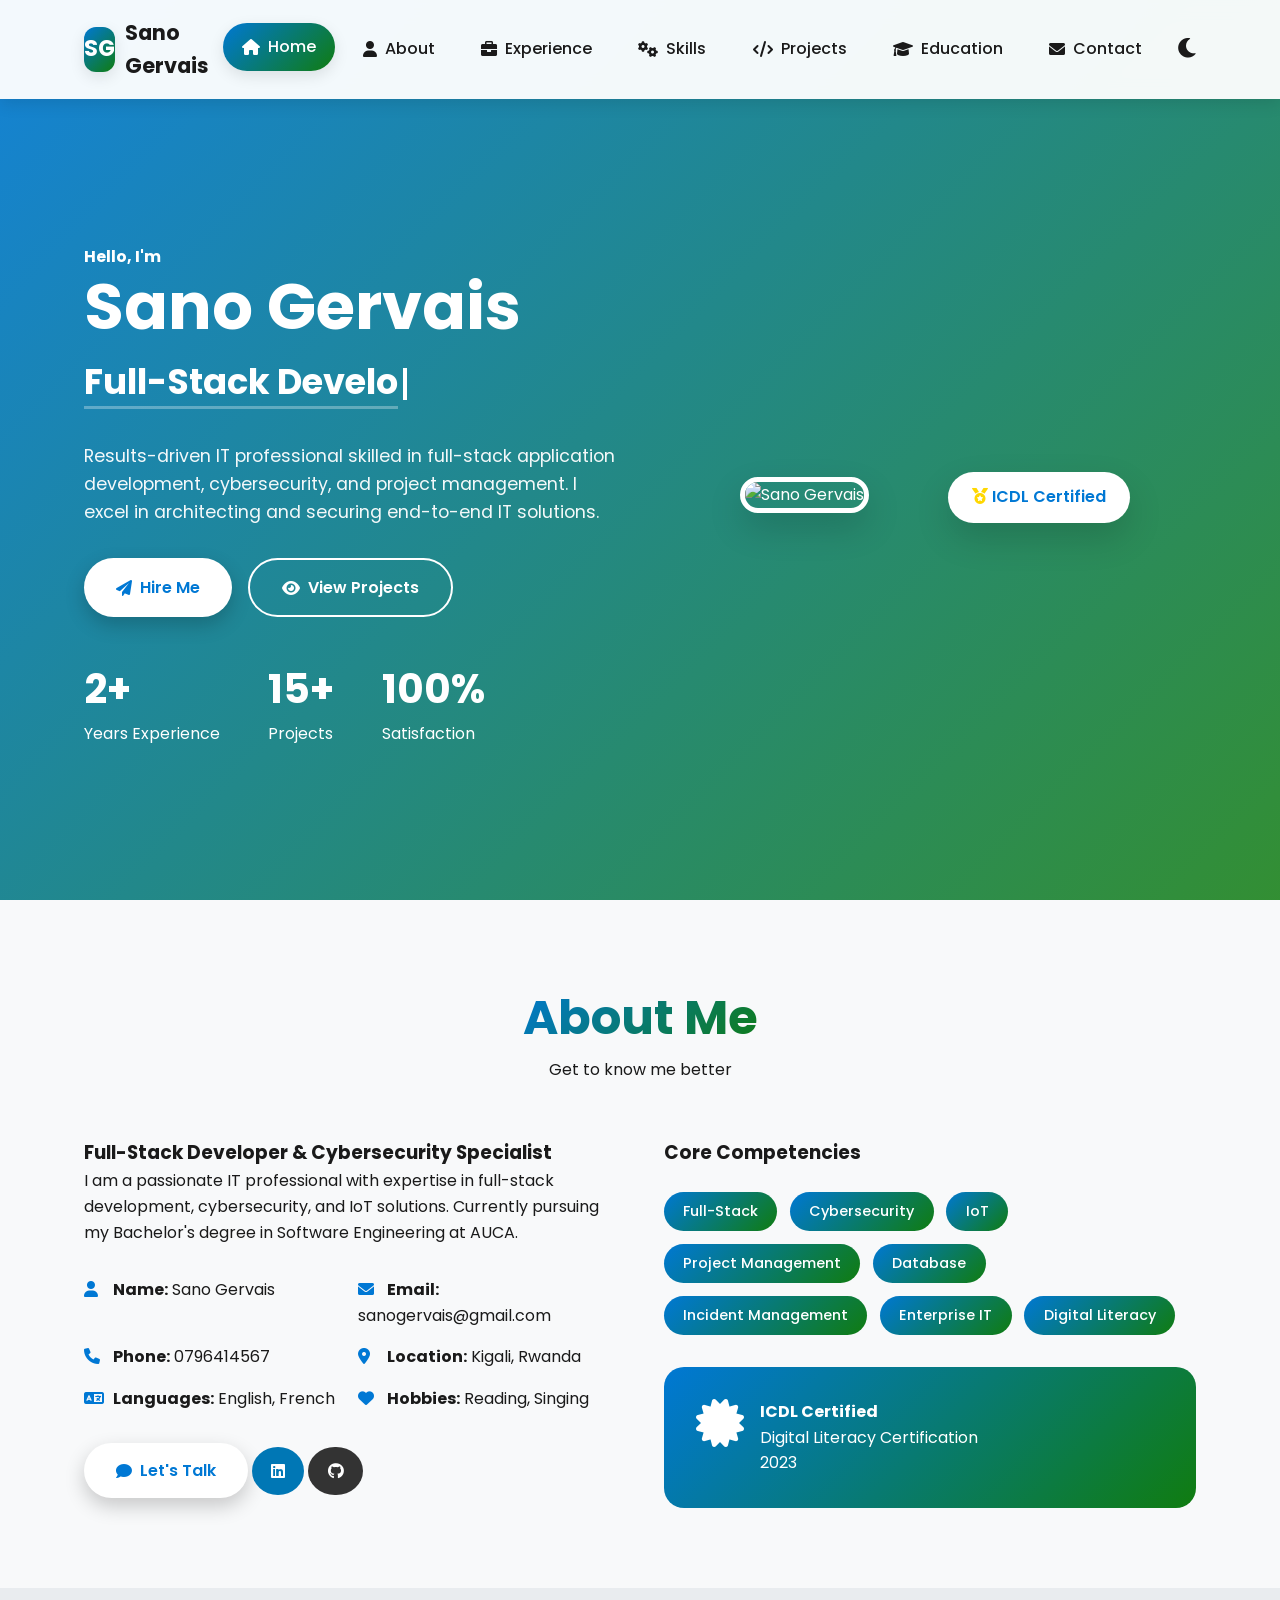
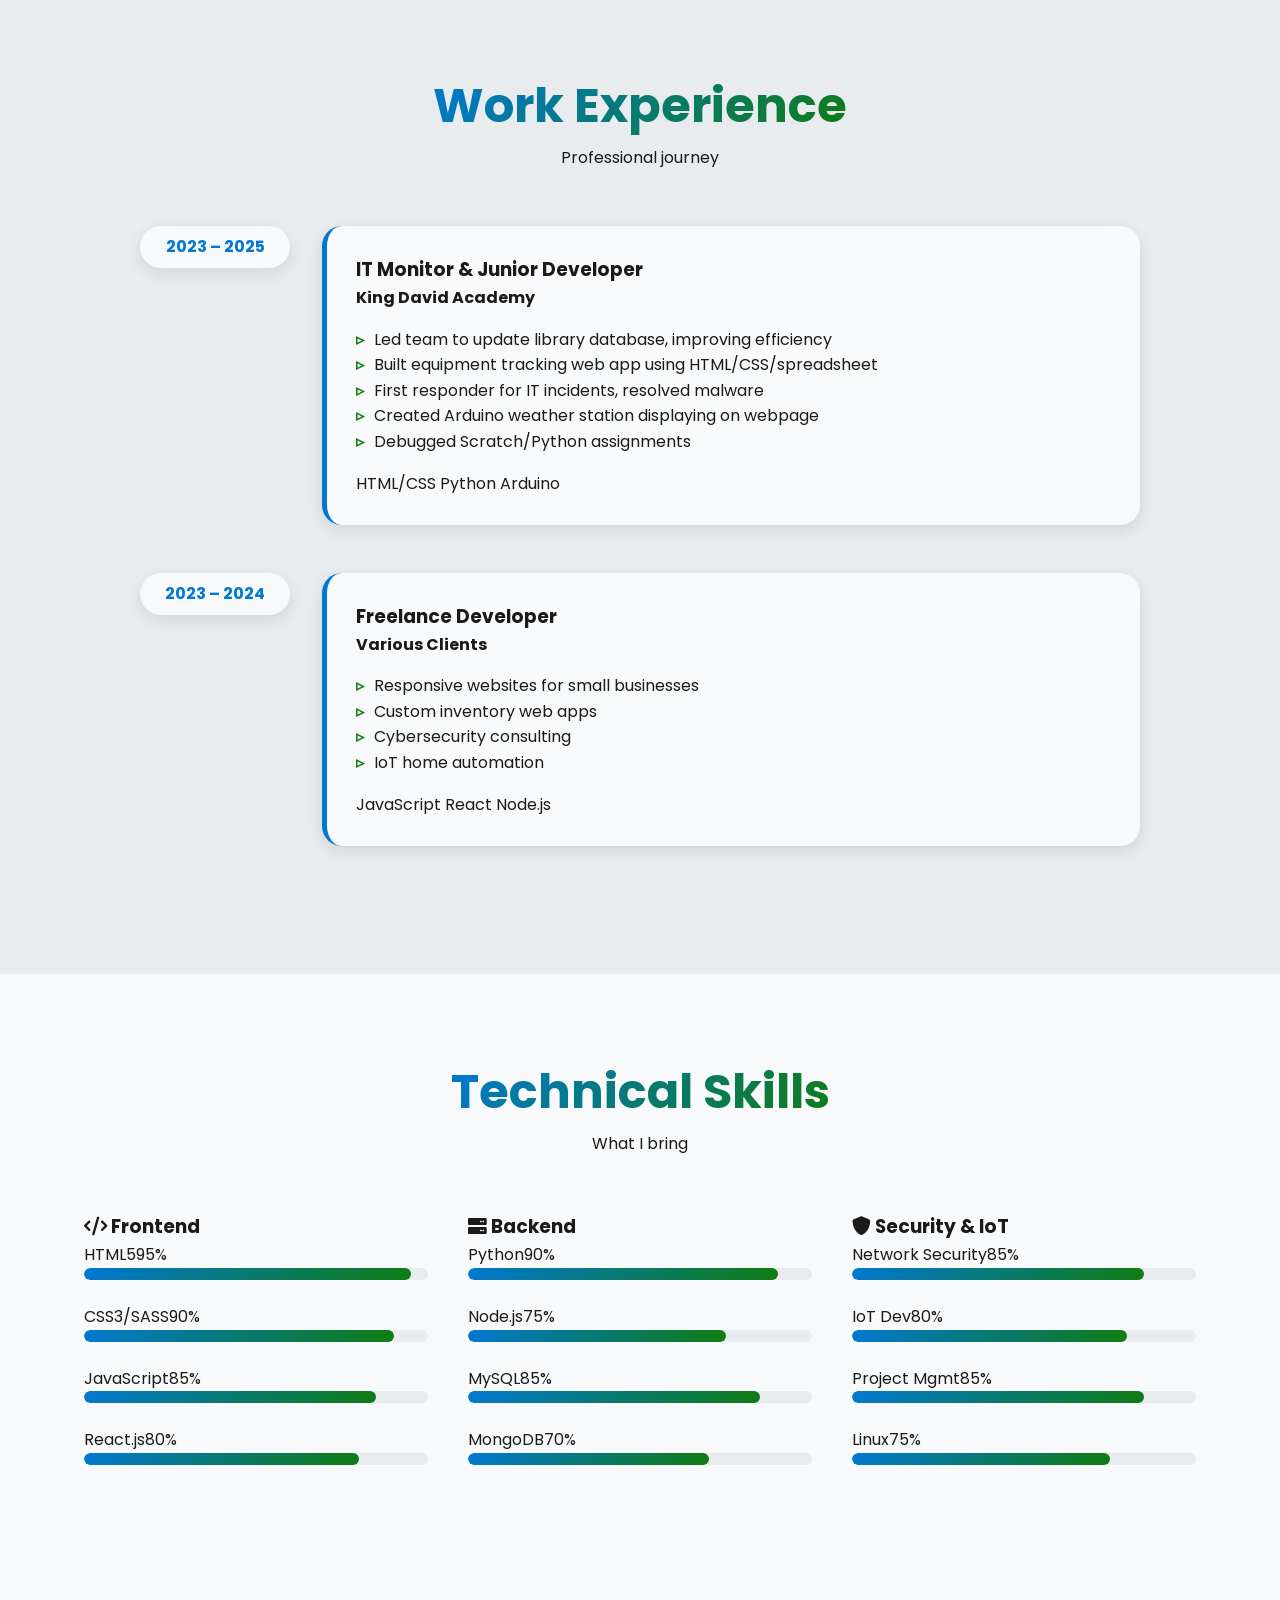
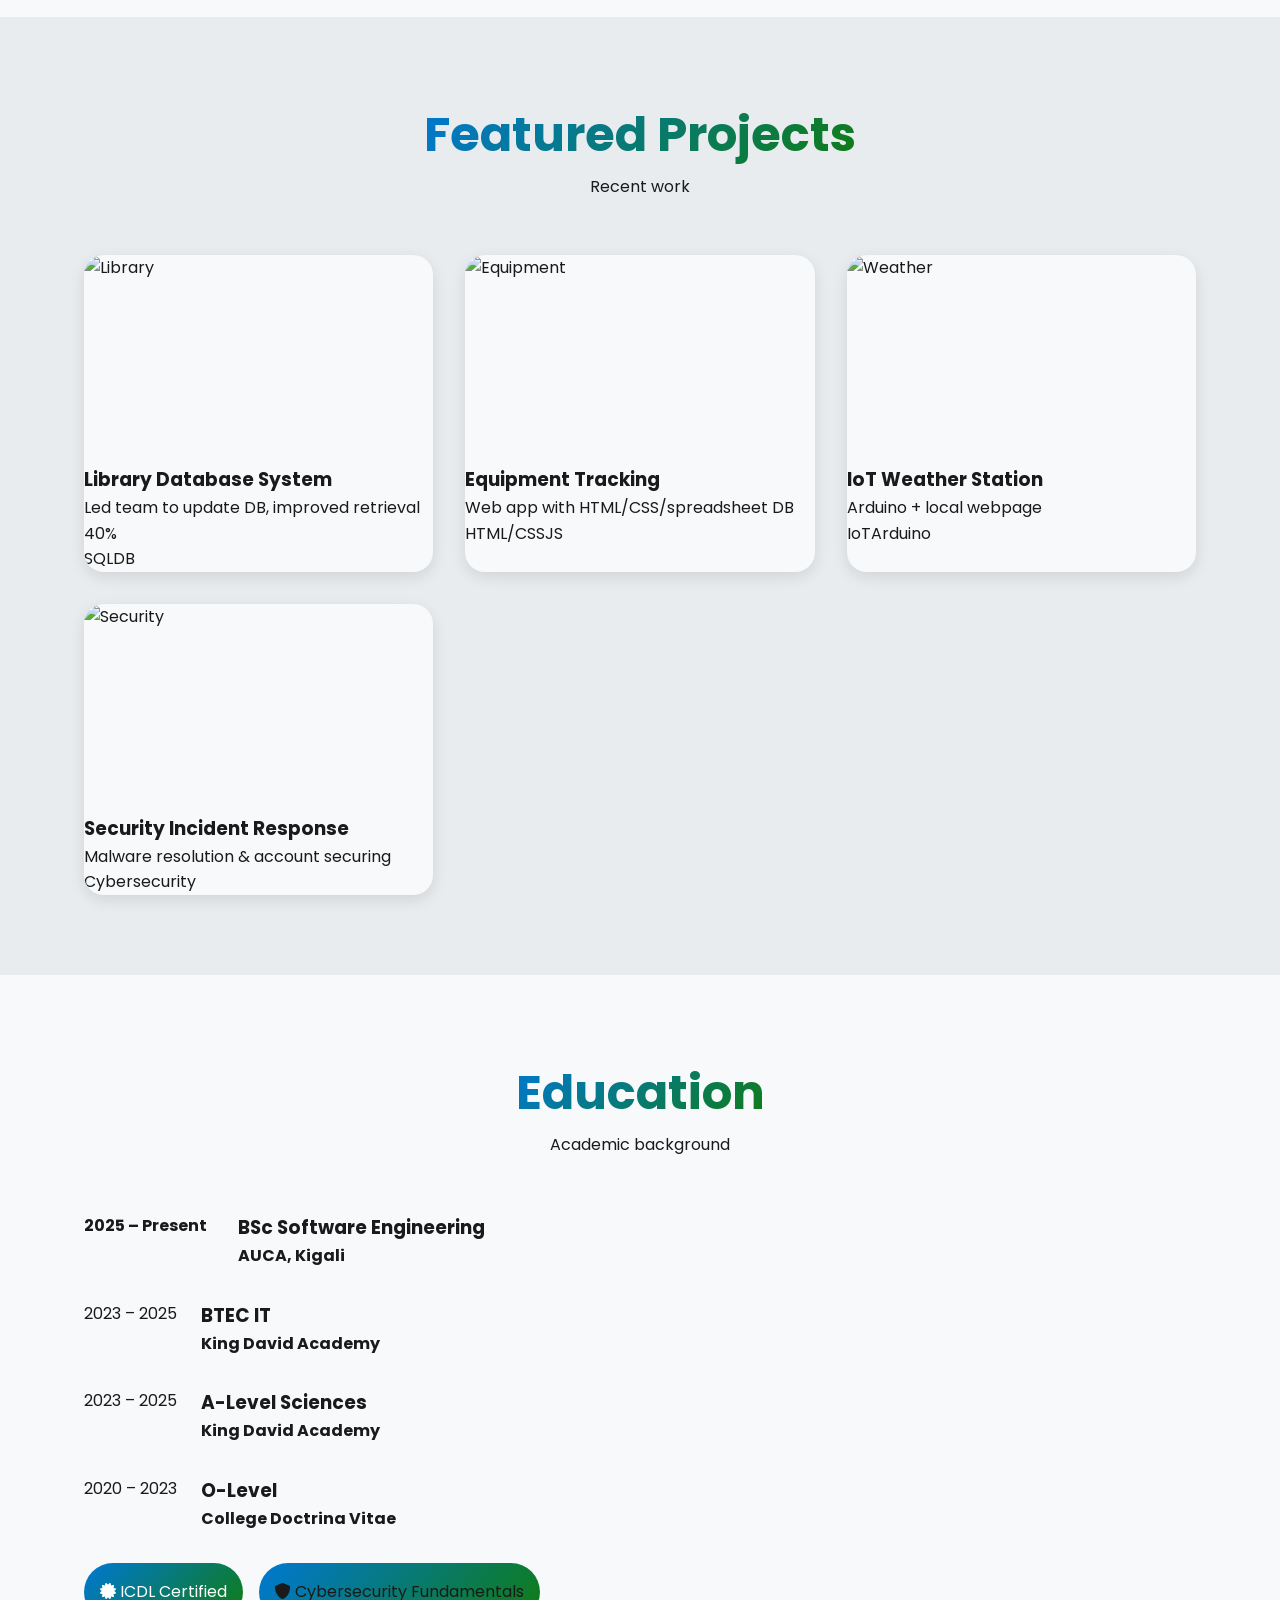
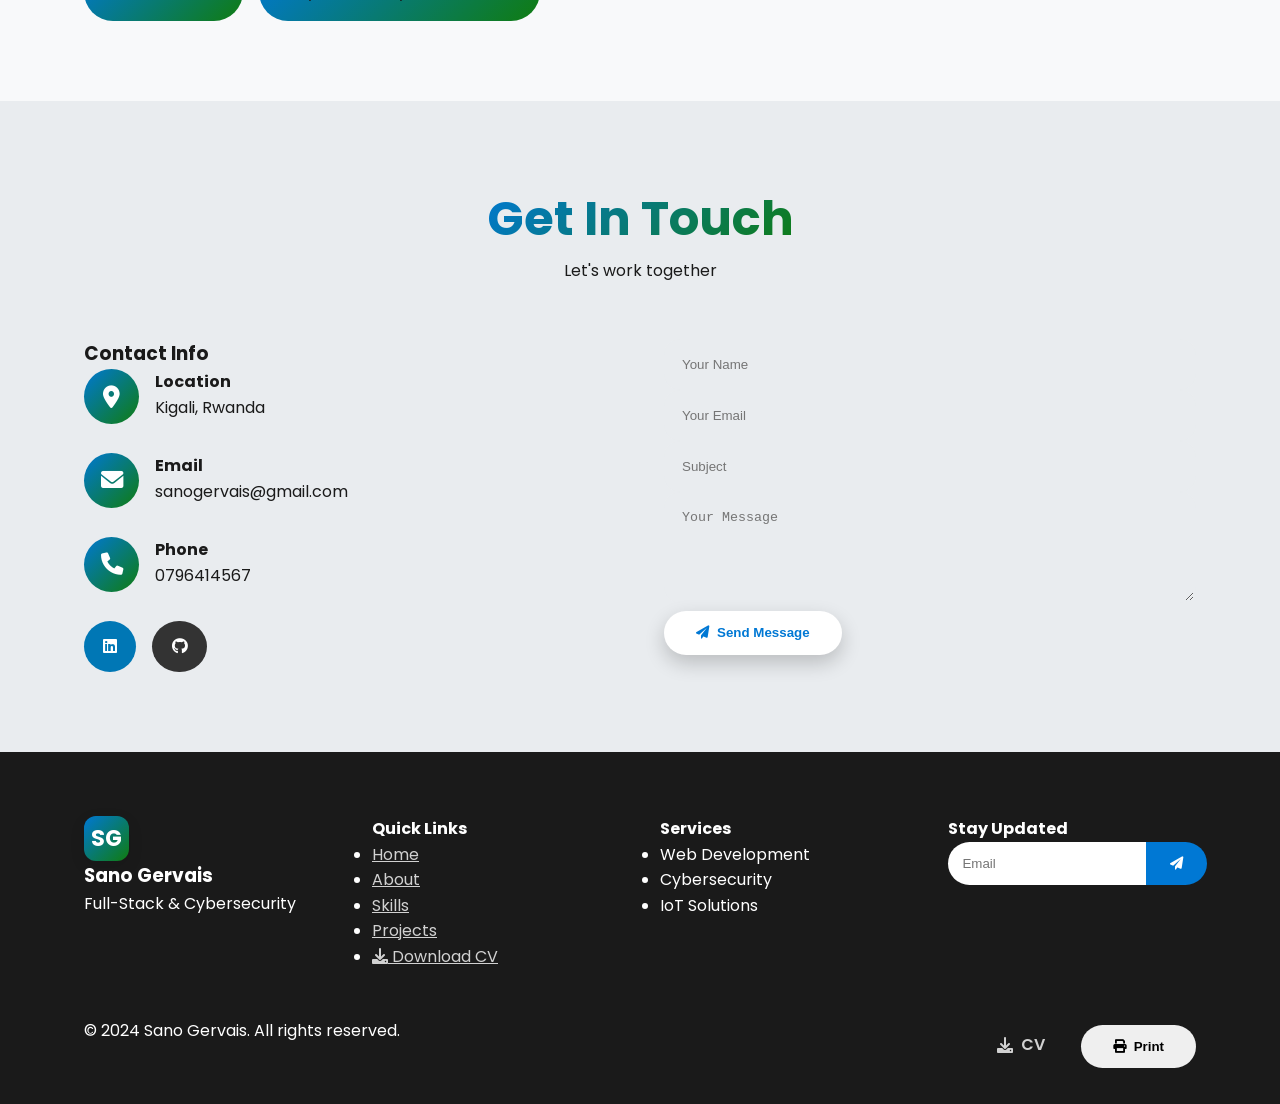
==== index.html @ 7babc4d6 "Update index.html" ====
<!DOCTYPE html>
<html lang="en" data-theme="light">
<head>
    <meta charset="UTF-8">
    <meta name="viewport" content="width=device-width, initial-scale=1.0">
    <meta name="description" content="Sano Gervais - Full-Stack Developer & Cybersecurity Specialist Portfolio">
    <meta name="keywords" content="Software Engineer, Cybersecurity, Full-Stack Developer, IoT, Rwanda">
    <meta name="author" content="Sano Gervais">
    
    <!-- Open Graph / Social Media Meta Tags (preserved) -->
    <meta property="og:title" content="Sano Gervais - IT Portfolio">
    <meta property="og:description" content="Full-Stack Developer & Cybersecurity Specialist based in Rwanda">
    <meta property="og:image" content="https://images.unsplash.com/photo-1517077304055-6e89abbf09b0?ixlib=rb-4.0.3&auto=format&fit=crop&w=1200&q=80">
    <meta property="og:url" content="https://sanogervais.com">
    <!-- Favicon (preserved) -->
    <link rel="icon" href="pngfind.com-circle-icon-png-1345566.png" type="image/x-icon">
    
    <!-- Font Awesome 6 (free) -->
    <link rel="stylesheet" href="https://cdnjs.cloudflare.com/ajax/libs/font-awesome/6.0.0-beta3/css/all.min.css">
    
    <!-- Google Fonts (preserved) -->
    <link href="https://fonts.googleapis.com/css2?family=Poppins:wght@300;400;500;600;700&family=Montserrat:wght@400;500;700&display=swap" rel="stylesheet">
    
    <title>Sano Gervais | Full-Stack Developer & Cybersecurity Specialist</title>
    
    <style>
        /* ===== ADVANCED CSS WITH CUSTOM PROPERTIES, KEYFRAMES, COMPLEX GRID ===== */
        :root {
            --primary: #0078d4;
            --primary-dark: #106ebe;
            --secondary: #107c10;
            --dark: #1a1a1a;
            --light: #f8f9fa;
            --gray: #6c757d;
            --light-gray: #e9ecef;
            --shadow-sm: 0 5px 15px rgba(0,0,0,0.1);
            --shadow-lg: 0 15px 35px rgba(0,0,0,0.15);
            --transition: all 0.3s cubic-bezier(0.25, 0.46, 0.45, 0.94);
            --gradient: linear-gradient(135deg, var(--primary), var(--secondary));
            --gradient-overlay: linear-gradient(135deg, rgba(0,120,212,0.92), rgba(16,124,16,0.85));
        }

        [data-theme="dark"] {
            --primary: #0d6efd;
            --primary-dark: #0a58ca;
            --secondary: #198754;
            --dark: #f8f9fa;
            --light: #212529;
            --gray: #adb5bd;
            --light-gray: #343a40;
            --shadow-sm: 0 5px 15px rgba(0,0,0,0.5);
        }

        * {
            margin: 0;
            padding: 0;
            box-sizing: border-box;
        }

        body {
            font-family: 'Poppins', sans-serif;
            line-height: 1.6;
            color: var(--dark);
            background-color: var(--light);
            transition: background-color 0.3s, color 0.3s;
        }

        .container {
            width: 90%;
            max-width: 1300px;
            margin: 0 auto;
            padding: 0 20px;
        }

        /* ===== PRELOADER ADVANCED ===== */
        .preloader {
            position: fixed;
            top: 0;
            left: 0;
            width: 100%;
            height: 100%;
            background: var(--light);
            display: flex;
            justify-content: center;
            align-items: center;
            z-index: 10000;
            transition: opacity 0.6s ease;
        }
        .loader {
            text-align: center;
        }
        .loader-circle {
            width: 70px;
            height: 70px;
            border: 6px solid var(--light-gray);
            border-top-color: var(--primary);
            border-radius: 50%;
            margin: 0 auto 20px;
            animation: spin 0.9s linear infinite;
        }
        .loader-text {
            font-size: 1.4rem;
            font-weight: 500;
            background: var(--gradient);
            -webkit-background-clip: text;
            -webkit-text-fill-color: transparent;
            background-clip: text;
        }
        @keyframes spin { to { transform: rotate(360deg); } }

        /* ===== HEADER ===== */
        header {
            background: rgba(var(--light-rgb, 255,255,255), 0.95);
            backdrop-filter: blur(10px);
            -webkit-backdrop-filter: blur(10px);
            box-shadow: var(--shadow-sm);
            position: fixed;
            width: 100%;
            top: 0;
            z-index: 1000;
            transition: var(--transition);
        }
        [data-theme="dark"] header {
            background: rgba(33, 37, 41, 0.95);
        }

        .navbar {
            display: flex;
            justify-content: space-between;
            align-items: center;
            padding: 1rem 0;
        }
        .nav-brand {
            display: flex;
            align-items: center;
            gap: 10px;
            text-decoration: none;
            color: var(--dark);
            font-weight: 700;
            font-size: 1.3rem;
        }
        .logo {
            width: 45px;
            height: 45px;
            background: var(--gradient);
            border-radius: 12px;
            display: flex;
            align-items: center;
            justify-content: center;
            box-shadow: var(--shadow-sm);
        }
        .logo-text {
            color: white;
            font-weight: 700;
            font-size: 1.4rem;
        }
        .nav-menu {
            display: flex;
            gap: 0.5rem;
            list-style: none;
            align-items: center;
        }
        .nav-link {
            color: var(--dark);
            text-decoration: none;
            padding: 0.7rem 1.2rem;
            border-radius: 40px;
            font-weight: 500;
            display: flex;
            align-items: center;
            gap: 8px;
            transition: var(--transition);
        }
        .nav-link i { font-size: 1rem; }
        .nav-link:hover, .nav-link.active {
            background: var(--gradient);
            color: white;
            transform: translateY(-2px);
            box-shadow: var(--shadow-sm);
        }
        .theme-toggle {
            cursor: pointer;
            font-size: 1.4rem;
            color: var(--dark);
            margin-left: 15px;
            transition: transform 0.5s;
        }
        .theme-toggle:hover { transform: rotate(30deg); }
        .nav-toggle {
            display: none;
            flex-direction: column;
            cursor: pointer;
        }
        .nav-toggle span {
            width: 28px;
            height: 3px;
            background: var(--dark);
            margin: 4px 0;
            transition: 0.3s;
        }

        /* ===== HERO SECTION (Microsoft bg preserved) ===== */
        .hero-section {
            min-height: 100vh;
            display: flex;
            align-items: center;
            position: relative;
            overflow: hidden;
            padding-top: 90px;
        }
        .hero-section::before {
            content: '';
            position: absolute;
            inset: 0;
            background-image: url('https://cdn-dynmedia-1.microsoft.com/is/image/microsoftcorp/1062064-Hero-Background?resMode=sharp2&op_usm=1.5,0.65,15,0&wid=2000&hei=725&qlt=100&fit=constrain');
            background-size: cover;
            background-position: center;
            filter: brightness(0.7);
            z-index: -2;
        }
        .hero-section::after {
            content: '';
            position: absolute;
            inset: 0;
            background: var(--gradient-overlay);
            z-index: -1;
        }
        .hero-content {
            display: grid;
            grid-template-columns: 1fr 1fr;
            align-items: center;
            gap: 3rem;
            color: white;
            padding: 3rem 0;
        }
        .hero-text { animation: fadeLeft 1s; }
        .hero-title {
            font-size: clamp(2.5rem, 5vw, 4rem);
            font-weight: 700;
            line-height: 1.2;
            margin-bottom: 0.5rem;
        }
        .hero-role {
            font-size: clamp(1.5rem, 3vw, 2.2rem);
            margin-bottom: 1.5rem;
            min-height: 4rem;
        }
        .typed-text { border-bottom: 3px solid rgba(255,255,255,0.3); }
        .cursor {
            display: inline-block;
            width: 4px;
            height: 2rem;
            background: white;
            margin-left: 5px;
            vertical-align: middle;
            animation: blink 0.9s infinite;
        }
        @keyframes blink { 50% { opacity: 0; } }
        .hero-description {
            font-size: 1.1rem;
            margin-bottom: 2rem;
            opacity: 0.95;
            max-width: 550px;
        }
        .hero-actions { display: flex; gap: 1rem; flex-wrap: wrap; }
        .btn {
            padding: 0.9rem 2rem;
            border-radius: 50px;
            font-weight: 600;
            display: inline-flex;
            align-items: center;
            gap: 8px;
            border: none;
            cursor: pointer;
            transition: var(--transition);
            text-decoration: none;
        }
        .btn-primary {
            background: white;
            color: var(--primary);
            box-shadow: 0 8px 20px rgba(0,0,0,0.2);
        }
        .btn-primary:hover { transform: translateY(-4px); box-shadow: 0 15px 30px rgba(0,0,0,0.3); }
        .btn-secondary {
            background: transparent;
            color: white;
            border: 2px solid white;
        }
        .btn-secondary:hover { background: white; color: var(--primary); }
        .hero-stats {
            display: flex;
            gap: 3rem;
            margin-top: 2.5rem;
        }
        .stat h3 { font-size: 2.5rem; font-weight: 700; }
        .image-wrapper {
            position: relative;
            width: min(380px, 90%);
            margin: 0 auto;
        }
        .profile-img {
            width: 100%;
            border-radius: 30px 30px 30px 30px;
            border: 5px solid white;
            box-shadow: var(--shadow-lg);
            transition: transform 0.4s;
        }
        .profile-img:hover { transform: scale(1.02); }
        .image-badge {
            position: absolute;
            bottom: -10px;
            right: -10px;
            background: white;
            padding: 0.8rem 1.5rem;
            border-radius: 60px;
            box-shadow: var(--shadow-lg);
        }
        .badge-content a { text-decoration: none; color: var(--primary); font-weight: 600; }

        /* ===== SECTIONS ===== */
        .section { padding: 5rem 0; }
        .section-header {
            text-align: center;
            margin-bottom: 3.5rem;
        }
        .section-title {
            font-size: clamp(2rem, 4vw, 3rem);
            font-weight: 700;
            background: var(--gradient);
            -webkit-background-clip: text;
            -webkit-text-fill-color: transparent;
            background-clip: text;
            display: inline-block;
        }
        .bg-light { background-color: var(--light-gray); }

        /* About */
        .about-content {
            display: grid;
            grid-template-columns: repeat(auto-fit, minmax(320px, 1fr));
            gap: 3rem;
        }
        .info-grid {
            display: grid;
            grid-template-columns: repeat(2, 1fr);
            gap: 1rem;
            margin: 2rem 0;
        }
        .info-item i { color: var(--primary); width: 25px; }
        .competency-tags {
            display: flex;
            flex-wrap: wrap;
            gap: 0.8rem;
            margin: 1.5rem 0;
        }
        .tag {
            background: var(--gradient);
            color: white;
            padding: 0.5rem 1.2rem;
            border-radius: 40px;
            font-size: 0.9rem;
            font-weight: 500;
            transition: 0.2s;
        }
        .tag:hover { transform: translateY(-3px); box-shadow: var(--shadow-sm); }

        /* Timeline */
        .timeline {
            max-width: 1000px;
            margin: 0 auto;
        }
        .timeline-item {
            display: grid;
            grid-template-columns: 150px 1fr;
            gap: 2rem;
            margin-bottom: 3rem;
            position: relative;
        }
        .timeline-date {
            font-weight: 700;
            color: var(--primary);
            background: var(--light);
            padding: 0.5rem 1rem;
            border-radius: 40px;
            text-align: center;
            box-shadow: var(--shadow-sm);
            height: fit-content;
        }
        .timeline-content {
            background: var(--light);
            padding: 1.8rem;
            border-radius: 20px;
            box-shadow: var(--shadow-sm);
            border-left: 5px solid var(--primary);
        }
        .timeline-list { list-style: none; margin: 1rem 0; }
        .timeline-list li::before {
            content: "▹";
            color: var(--secondary);
            font-weight: bold;
            margin-right: 10px;
        }

        /* Skills bars */
        .skills-container {
            display: grid;
            grid-template-columns: repeat(auto-fit, minmax(280px, 1fr));
            gap: 2.5rem;
            margin-bottom: 3rem;
        }
        .skill-item { margin-bottom: 1.5rem; }
        .skill-bar {
            height: 12px;
            background: var(--light-gray);
            border-radius: 20px;
            overflow: hidden;
        }
        .skill-progress {
            height: 100%;
            background: var(--gradient);
            width: 0;
            transition: width 1.2s cubic-bezier(0.22, 0.61, 0.36, 1);
            border-radius: 20px;
        }

        /* Projects cards */
        .projects-grid {
            display: grid;
            grid-template-columns: repeat(auto-fill, minmax(280px, 1fr));
            gap: 2rem;
        }
        .project-card {
            background: var(--light);
            border-radius: 20px;
            overflow: hidden;
            box-shadow: var(--shadow-sm);
            transition: var(--transition);
        }
        .project-card:hover { transform: translateY(-12px); box-shadow: var(--shadow-lg); }
        .project-image {
            height: 210px;
            overflow: hidden;
            position: relative;
        }
        .project-image img {
            width: 100%;
            height: 100%;
            object-fit: cover;
            transition: transform 0.6s;
        }
        .project-card:hover img { transform: scale(1.1); }
        .project-overlay {
            position: absolute;
            inset: 0;
            background: var(--gradient-overlay);
            display: flex;
            align-items: center;
            justify-content: center;
            opacity: 0;
            transition: 0.3s;
        }
        .project-card:hover .project-overlay { opacity: 1; }
        .project-link { color: white; font-size: 2rem; }

        /* Contact */
        .contact-container {
            display: grid;
            grid-template-columns: repeat(auto-fit, minmax(300px, 1fr));
            gap: 3rem;
        }
        .contact-item {
            display: flex;
            gap: 1rem;
            margin-bottom: 1.8rem;
        }
        .contact-icon {
            width: 55px;
            height: 55px;
            background: var(--gradient);
            border-radius: 50%;
            display: flex;
            align-items: center;
            justify-content: center;
            color: white;
            font-size: 1.4rem;
        }
        .form-group input, .form-group textarea {
            width: 100%;
            padding: 1rem;
            border: 2px solid transparent;
            border-radius: 16px;
            background: var(--light-gray);
            color: var(--dark);
            transition: 0.3s;
        }
        .form-group input:focus, .form-group textarea:focus {
            outline: none;
            border-color: var(--primary);
            box-shadow: 0 0 0 4px rgba(0,120,212,0.2);
        }

        /* Footer */
        .footer {
            background: var(--dark);
            color: white;
            padding: 4rem 0 2rem;
        }
        .footer-content {
            display: grid;
            grid-template-columns: repeat(auto-fit, minmax(200px, 1fr));
            gap: 2.5rem;
        }
        .footer a { color: rgba(255,255,255,0.8); transition: 0.2s; }
        .footer a:hover { color: white; }
        .footer-newsletter form { display: flex; }
        .footer-newsletter input {
            flex: 1;
            padding: 0.9rem;
            border-radius: 50px 0 0 50px;
            border: none;
        }
        .footer-newsletter button {
            background: var(--primary);
            color: white;
            border: none;
            padding: 0 1.5rem;
            border-radius: 0 50px 50px 0;
            cursor: pointer;
        }
        .back-to-top {
            position: fixed;
            bottom: 30px;
            right: 30px;
            width: 55px;
            height: 55px;
            background: var(--gradient);
            border: none;
            border-radius: 50%;
            color: white;
            font-size: 1.5rem;
            cursor: pointer;
            box-shadow: var(--shadow-lg);
            opacity: 0;
            visibility: hidden;
            transition: 0.3s;
            z-index: 999;
        }
        .back-to-top.show { opacity: 1; visibility: visible; }

        @keyframes fadeLeft { from { opacity: 0; transform: translateX(-40px); } to { opacity: 1; transform: translateX(0); } }

        @media (max-width: 900px) {
            .nav-menu { display: none; flex-direction: column; background: var(--light); position: absolute; top: 80px; left: 0; width: 100%; padding: 2rem; box-shadow: var(--shadow-sm); }
            .nav-menu.active { display: flex; }
            .nav-toggle { display: flex; }
            .hero-content { grid-template-columns: 1fr; text-align: center; }
            .hero-stats { justify-content: center; }
            .timeline-item { grid-template-columns: 1fr; gap: 0.5rem; }
        }
    </style>
</head>
<body>
    <!-- Preloader -->
    <div class="preloader" id="preloader">
        <div class="loader">
            <div class="loader-circle"></div>
            <div class="loader-text">Sano Gervais</div>
        </div>
    </div>

    <!-- Header -->
    <header>
        <div class="container">
            <nav class="navbar">
                <a href="#" class="nav-brand">
                    <div class="logo"><span class="logo-text">SG</span></div>
                    <span>Sano Gervais</span>
                </a>
                <div class="nav-toggle" id="navToggle"><span></span><span></span><span></span></div>
                <ul class="nav-menu" id="navMenu">
                    <li><a href="#hero" class="nav-link active"><i class="fas fa-home"></i> Home</a></li>
                    <li><a href="#about" class="nav-link"><i class="fas fa-user"></i> About</a></li>
                    <li><a href="#experience" class="nav-link"><i class="fas fa-briefcase"></i> Experience</a></li>
                    <li><a href="#skills" class="nav-link"><i class="fas fa-cogs"></i> Skills</a></li>
                    <li><a href="#projects" class="nav-link"><i class="fas fa-code"></i> Projects</a></li>
                    <li><a href="#education" class="nav-link"><i class="fas fa-graduation-cap"></i> Education</a></li>
                    <li><a href="#contact" class="nav-link"><i class="fas fa-envelope"></i> Contact</a></li>
                </ul>
                <div class="theme-toggle" id="themeToggle"><i class="fas fa-moon" id="themeIcon"></i></div>
            </nav>
        </div>
    </header>

    <!-- HERO (same photo, words) -->
    <section id="hero" class="hero-section">
        <div class="container">
            <div class="hero-content">
                <div class="hero-text">
                    <h4>Hello, I'm</h4>
                    <h1 class="hero-title">Sano Gervais</h1>
                    <h2 class="hero-role"><span class="typed-text"></span><span class="cursor"></span></h2>
                    <p class="hero-description">Results-driven IT professional skilled in full-stack application development, cybersecurity, and project management. I excel in architecting and securing end-to-end IT solutions.</p>
                    <div class="hero-actions">
                        <a href="#contact" class="btn btn-primary"><i class="fas fa-paper-plane"></i> Hire Me</a>
                        <a href="#projects" class="btn btn-secondary"><i class="fas fa-eye"></i> View Projects</a>
                    </div>
                    <div class="hero-stats">
                        <div class="stat"><h3>2+</h3><p>Years Experience</p></div>
                        <div class="stat"><h3>15+</h3><p>Projects</p></div>
                        <div class="stat"><h3>100%</h3><p>Satisfaction</p></div>
                    </div>
                </div>
                <div class="hero-image">
                    <div class="image-wrapper">
                        <!-- original photo -->
                        <img src="https://sanogervais43.neocities.org/IMG_20250103_135250_293.jpg" alt="Sano Gervais" class="profile-img">
                        <div class="image-badge">
                            <div class="badge-content">
                                <i class="fas fa-medal" style="color:#ffd700;"></i>
                                <span><a href="https://certificates.skillsbox.com/dpc/b5919e3d-f75c-49f3-a174-d4b3f0458de6/d0b830f09c/ipcaf" style="color: var(--primary);">ICDL Certified</a></span>
                            </div>
                        </div>
                    </div>
                </div>
            </div>
        </div>
    </section>

    <!-- ABOUT (preserved text & photo, structure advanced) -->
    <section id="about" class="section">
        <div class="container">
            <div class="section-header"><h2 class="section-title">About Me</h2><p>Get to know me better</p></div>
            <div class="about-content">
                <div>
                    <h3>Full-Stack Developer & Cybersecurity Specialist</h3>
                    <p>I am a passionate IT professional with expertise in full-stack development, cybersecurity, and IoT solutions. Currently pursuing my Bachelor's degree in Software Engineering at AUCA.</p>
                    <div class="info-grid">
                        <div class="info-item"><i class="fas fa-user"></i> <strong>Name:</strong> Sano Gervais</div>
                        <div class="info-item"><i class="fas fa-envelope"></i> <strong>Email:</strong> sanogervais@gmail.com</div>
                        <div class="info-item"><i class="fas fa-phone"></i> <strong>Phone:</strong> 0796414567</div>
                        <div class="info-item"><i class="fas fa-map-marker-alt"></i> <strong>Location:</strong> Kigali, Rwanda</div>
                        <div class="info-item"><i class="fas fa-language"></i> <strong>Languages:</strong> English, French</div>
                        <div class="info-item"><i class="fas fa-heart"></i> <strong>Hobbies:</strong> Reading, Singing</div>
                    </div>
                    <div class="about-actions">
                        <a href="#contact" class="btn btn-primary"><i class="fas fa-comment"></i> Let's Talk</a>
                        <a href="https://www.linkedin.com/in/sano-gervais-a00830379/" target="_blank" class="social-link linkedin" style="background:#0077b5; padding:0.8rem 1.2rem; border-radius:50%; color:white;"><i class="fab fa-linkedin"></i></a>
                        <a href="https://github.com/sanogervais" target="_blank" class="social-link github" style="background:#333; padding:0.8rem 1.2rem; border-radius:50%; color:white;"><i class="fab fa-github"></i></a>
                    </div>
                </div>
                <div>
                    <h3>Core Competencies</h3>
                    <div class="competency-tags">
                        <span class="tag">Full-Stack</span><span class="tag">Cybersecurity</span><span class="tag">IoT</span><span class="tag">Project Management</span><span class="tag">Database</span><span class="tag">Incident Management</span><span class="tag">Enterprise IT</span><span class="tag">Digital Literacy</span>
                    </div>
                    <div class="certification-card" style="background:var(--gradient); color:white; padding:2rem; border-radius:20px; display:flex; gap:1rem; margin-top:2rem;">
                        <i class="fas fa-certificate" style="font-size:3rem;"></i>
                        <div><h4>ICDL Certified</h4><p>Digital Literacy Certification</p><span>2023</span></div>
                    </div>
                </div>
            </div>
        </div>
    </section>

    <!-- EXPERIENCE (preserved) -->
    <section id="experience" class="section bg-light">
        <div class="container">
            <div class="section-header"><h2 class="section-title">Work Experience</h2><p>Professional journey</p></div>
            <div class="timeline">
                <div class="timeline-item">
                    <div class="timeline-date">2023 – 2025</div>
                    <div class="timeline-content">
                        <h3>IT Monitor & Junior Developer</h3><h4>King David Academy</h4>
                        <ul class="timeline-list"><li>Led team to update library database, improving efficiency</li><li>Built equipment tracking web app using HTML/CSS/spreadsheet</li><li>First responder for IT incidents, resolved malware</li><li>Created Arduino weather station displaying on webpage</li><li>Debugged Scratch/Python assignments</li></ul>
                        <div class="tech-tags"> <span>HTML/CSS</span> <span>Python</span> <span>Arduino</span> </div>
                    </div>
                </div>
                <div class="timeline-item">
                    <div class="timeline-date">2023 – 2024</div>
                    <div class="timeline-content">
                        <h3>Freelance Developer</h3><h4>Various Clients</h4>
                        <ul class="timeline-list"><li>Responsive websites for small businesses</li><li>Custom inventory web apps</li><li>Cybersecurity consulting</li><li>IoT home automation</li></ul>
                        <div class="tech-tags"> <span>JavaScript</span> <span>React</span> <span>Node.js</span> </div>
                    </div>
                </div>
            </div>
        </div>
    </section>

    <!-- SKILLS (bars preserved) -->
    <section id="skills" class="section">
        <div class="container">
            <div class="section-header"><h2 class="section-title">Technical Skills</h2><p>What I bring</p></div>
            <div class="skills-container">
                <div class="skills-category"><h3><i class="fas fa-code"></i> Frontend</h3>
                    <div class="skill-item"><div class="skill-info"><span>HTML5</span><span>95%</span></div><div class="skill-bar"><div class="skill-progress" data-width="95"></div></div></div>
                    <div class="skill-item"><div class="skill-info"><span>CSS3/SASS</span><span>90%</span></div><div class="skill-bar"><div class="skill-progress" data-width="90"></div></div></div>
                    <div class="skill-item"><div class="skill-info"><span>JavaScript</span><span>85%</span></div><div class="skill-bar"><div class="skill-progress" data-width="85"></div></div></div>
                    <div class="skill-item"><div class="skill-info"><span>React.js</span><span>80%</span></div><div class="skill-bar"><div class="skill-progress" data-width="80"></div></div></div>
                </div>
                <div class="skills-category"><h3><i class="fas fa-server"></i> Backend</h3>
                    <div class="skill-item"><div class="skill-info"><span>Python</span><span>90%</span></div><div class="skill-bar"><div class="skill-progress" data-width="90"></div></div></div>
                    <div class="skill-item"><div class="skill-info"><span>Node.js</span><span>75%</span></div><div class="skill-bar"><div class="skill-progress" data-width="75"></div></div></div>
                    <div class="skill-item"><div class="skill-info"><span>MySQL</span><span>85%</span></div><div class="skill-bar"><div class="skill-progress" data-width="85"></div></div></div>
                    <div class="skill-item"><div class="skill-info"><span>MongoDB</span><span>70%</span></div><div class="skill-bar"><div class="skill-progress" data-width="70"></div></div></div>
                </div>
                <div class="skills-category"><h3><i class="fas fa-shield-alt"></i> Security & IoT</h3>
                    <div class="skill-item"><div class="skill-info"><span>Network Security</span><span>85%</span></div><div class="skill-bar"><div class="skill-progress" data-width="85"></div></div></div>
                    <div class="skill-item"><div class="skill-info"><span>IoT Dev</span><span>80%</span></div><div class="skill-bar"><div class="skill-progress" data-width="80"></div></div></div>
                    <div class="skill-item"><div class="skill-info"><span>Project Mgmt</span><span>85%</span></div><div class="skill-bar"><div class="skill-progress" data-width="85"></div></div></div>
                    <div class="skill-item"><div class="skill-info"><span>Linux</span><span>75%</span></div><div class="skill-bar"><div class="skill-progress" data-width="75"></div></div></div>
                </div>
            </div>
        </div>
    </section>

    <!-- PROJECTS (images preserved) -->
    <section id="projects" class="section bg-light">
        <div class="container">
            <div class="section-header"><h2 class="section-title">Featured Projects</h2><p>Recent work</p></div>
            <div class="projects-grid">
                <div class="project-card"><div class="project-image"><img src="https://images.unsplash.com/photo-1551650975-87deedd944c3?ixlib=rb-4.0.3&auto=format&fit=crop&w=500&q=80" alt="Library"><div class="project-overlay"><a href="Library Database System.html" class="project-link"><i class="fas fa-link"></i></a></div></div><div class="project-content"><h3>Library Database System</h3><p>Led team to update DB, improved retrieval 40%</p><div class="project-tech"><span>SQL</span><span>DB</span></div></div></div>
                <div class="project-card"><div class="project-image"><img src="https://images.unsplash.com/photo-1558494949-ef010cbdcc31?ixlib=rb-4.0.3&auto=format&fit=crop&w=500&q=80" alt="Equipment"><div class="project-overlay"><a href="#" class="project-link"><i class="fas fa-link"></i></a></div></div><div class="project-content"><h3>Equipment Tracking</h3><p>Web app with HTML/CSS/spreadsheet DB</p><div class="project-tech"><span>HTML/CSS</span><span>JS</span></div></div></div>
                <div class="project-card"><div class="project-image"><img src="https://images.unsplash.com/photo-1518770660439-4636190af475?ixlib=rb-4.0.3&auto=format&fit=crop&w=500&q=80" alt="Weather"><div class="project-overlay"><a href="#" class="project-link"><i class="fas fa-link"></i></a></div></div><div class="project-content"><h3>IoT Weather Station</h3><p>Arduino + local webpage</p><div class="project-tech"><span>IoT</span><span>Arduino</span></div></div></div>
                <div class="project-card"><div class="project-image"><img src="https://images.unsplash.com/photo-1560732488-6b0df240254a?ixlib=rb-4.0.3&auto=format&fit=crop&w=500&q=80" alt="Security"><div class="project-overlay"><a href="#" class="project-link"><i class="fas fa-link"></i></a></div></div><div class="project-content"><h3>Security Incident Response</h3><p>Malware resolution & account securing</p><div class="project-tech"><span>Cybersecurity</span></div></div></div>
            </div>
        </div>
    </section>

    <!-- EDUCATION (preserved) -->
    <section id="education" class="section">
        <div class="container">
            <div class="section-header"><h2 class="section-title">Education</h2><p>Academic background</p></div>
            <div class="education-timeline">
                <div class="education-item" style="display:flex; gap:1.5rem; margin-bottom:2rem;"><div class="education-year" style="min-width:130px; font-weight:bold;">2025 – Present</div><div><h3>BSc Software Engineering</h3><h4>AUCA, Kigali</h4></div></div>
                <div class="education-item" style="display:flex; gap:1.5rem; margin-bottom:2rem;"><div class="education-year">2023 – 2025</div><div><h3>BTEC IT</h3><h4>King David Academy</h4></div></div>
                <div class="education-item" style="display:flex; gap:1.5rem; margin-bottom:2rem;"><div class="education-year">2023 – 2025</div><div><h3>A-Level Sciences</h3><h4>King David Academy</h4></div></div>
                <div class="education-item" style="display:flex; gap:1.5rem;"><div class="education-year">2020 – 2023</div><div><h3>O-Level</h3><h4>College Doctrina Vitae</h4></div></div>
            </div>
            <div class="cert-badges" style="display:flex; flex-wrap:wrap; gap:1rem; margin-top:2rem;">
                <div class="cert-badge" style="background:var(--gradient); color:white; padding:1rem; border-radius:30px;"><i class="fas fa-certificate"></i> <a href="https://certificates.skillsbox.com/dpc/b5919e3d-f75c-49f3-a174-d4b3f0458de6/d0b830f09c/ipcaf" style="color:white; text-decoration:none;">ICDL Certified</a></div>
                <div class="cert-badge" style="background:var(--gradient); padding:1rem; border-radius:30px;"><i class="fas fa-shield-alt"></i> Cybersecurity Fundamentals</div>
            </div>
        </div>
    </section>

    <!-- CONTACT (unchanged fields) -->
    <section id="contact" class="section bg-light">
        <div class="container">
            <div class="section-header"><h2 class="section-title">Get In Touch</h2><p>Let's work together</p></div>
            <div class="contact-container">
                <div><h3>Contact Info</h3>
                    <div class="contact-item"><div class="contact-icon"><i class="fas fa-map-marker-alt"></i></div><div><h4>Location</h4><p>Kigali, Rwanda</p></div></div>
                    <div class="contact-item"><div class="contact-icon"><i class="fas fa-envelope"></i></div><div><h4>Email</h4><p>sanogervais@gmail.com</p></div></div>
                    <div class="contact-item"><div class="contact-icon"><i class="fas fa-phone"></i></div><div><h4>Phone</h4><p>0796414567</p></div></div>
                    <div class="contact-social" style="display:flex; gap:1rem;">
                        <a href="https://www.linkedin.com/in/sano-gervais-a00830379/" style="background:#0077b5; padding:0.8rem 1.2rem; border-radius:50%; color:white;"><i class="fab fa-linkedin"></i></a>
                        <a href="https://github.com/sanogervais" style="background:#333; padding:0.8rem 1.2rem; border-radius:50%; color:white;"><i class="fab fa-github"></i></a>
                    </div>
                </div>
                <div>
                    <form id="contactForm">
                        <div class="form-group"><input type="text" id="contactName" placeholder="Your Name" required></div>
                        <div class="form-group"><input type="email" id="contactEmail" placeholder="Your Email" required></div>
                        <div class="form-group"><input type="text" id="contactSubject" placeholder="Subject" required></div>
                        <div class="form-group"><textarea id="contactMessage" placeholder="Your Message" rows="5" required></textarea></div>
                        <button type="submit" class="btn btn-primary btn-block"><i class="fas fa-paper-plane"></i> Send Message</button>
                    </form>
                </div>
            </div>
        </div>
    </section>

    <!-- FOOTER (with CV download unchanged) -->
    <footer class="footer">
        <div class="container">
            <div class="footer-content">
                <div><div class="logo"><span class="logo-text">SG</span></div><h3>Sano Gervais</h3><p>Full-Stack & Cybersecurity</p></div>
                <div><h4>Quick Links</h4><ul><li><a href="#hero">Home</a></li><li><a href="#about">About</a></li><li><a href="#skills">Skills</a></li><li><a href="#projects">Projects</a></li><li><a href="SANO GERVAIS CV.pdf" download><i class="fas fa-download"></i> Download CV</a></li></ul></div>
                <div><h4>Services</h4><ul><li>Web Development</li><li>Cybersecurity</li><li>IoT Solutions</li></ul></div>
                <div class="footer-newsletter"><h4>Stay Updated</h4><form id="newsletterForm"><input type="email" placeholder="Email" required><button type="submit"><i class="fas fa-paper-plane"></i></button></form></div>
            </div>
            <div class="footer-bottom" style="display:flex; justify-content:space-between; flex-wrap:wrap; margin-top:3rem;">
                <p>© 2024 Sano Gervais. All rights reserved.</p>
                <div><a href="SANO GERVAIS CV.pdf" download class="btn btn-small"><i class="fas fa-download"></i> CV</a>
                <button id="printBtn" class="btn btn-small"><i class="fas fa-print"></i> Print</button></div>
            </div>
        </div>
    </footer>

    <button id="backToTop" class="back-to-top"><i class="fas fa-arrow-up"></i></button>

    <!-- ADVANCED INTERNAL SCRIPT (with Node.js-like simulation + PHP simulation via JS) -->
    <script>
        (function(){
            // Preloader
            window.addEventListener('load', ()=>{
                document.getElementById('preloader').style.opacity = '0';
                setTimeout(()=>document.getElementById('preloader').style.display='none',600);
            });

            // Theme toggle (advanced)
            const themeToggle = document.getElementById('themeToggle');
            const icon = document.getElementById('themeIcon');
            const html = document.documentElement;
            const saved = localStorage.getItem('theme') || 'light';
            html.setAttribute('data-theme', saved);
            icon.className = saved === 'dark' ? 'fas fa-sun' : 'fas fa-moon';

            themeToggle.addEventListener('click', ()=>{
                let current = html.getAttribute('data-theme');
                let newTheme = current === 'light' ? 'dark' : 'light';
                html.setAttribute('data-theme', newTheme);
                localStorage.setItem('theme', newTheme);
                icon.className = newTheme === 'dark' ? 'fas fa-sun' : 'fas fa-moon';
            });

            // Mobile nav
            const toggleBtn = document.getElementById('navToggle');
            const menu = document.getElementById('navMenu');
            toggleBtn.addEventListener('click', ()=> menu.classList.toggle('active'));
            document.querySelectorAll('.nav-link').forEach(l=> l.addEventListener('click', ()=> menu.classList.remove('active')));

            // Typing (preserved)
            const typed = document.querySelector('.typed-text');
            const cursor = document.querySelector('.cursor');
            const texts = ['Full-Stack Developer', 'Cybersecurity Specialist', 'IoT Solutions Architect', 'Software Engineer'];
            let i = 0, j = 0, isDeleting = false;
            function typeEffect() {
                if (i < texts.length) {
                    const current = texts[i];
                    if (!isDeleting && j <= current.length) {
                        typed.textContent = current.substring(0, j++);
                        if (j > current.length) { isDeleting = true; setTimeout(typeEffect, 1500); return; }
                    } else if (isDeleting && j >= 0) {
                        typed.textContent = current.substring(0, j--);
                        if (j < 0) { isDeleting = false; i = (i+1) % texts.length; }
                    }
                }
                setTimeout(typeEffect, isDeleting ? 50 : 100);
            }
            setTimeout(typeEffect, 500);

            // Animate skill bars on scroll
            const progressBars = document.querySelectorAll('.skill-progress');
            const observer = new IntersectionObserver((entries)=>{
                entries.forEach(entry => {
                    if(entry.isIntersecting){
                        const bar = entry.target;
                        const width = bar.getAttribute('data-width') || '0';
                        bar.style.width = width + '%';
                    }
                });
            }, { threshold: 0.5 });
            progressBars.forEach(bar => observer.observe(bar));

            // Back to top
            const topBtn = document.getElementById('backToTop');
            window.addEventListener('scroll', ()=> topBtn.classList.toggle('show', window.scrollY > 300));
            topBtn.addEventListener('click', ()=> window.scrollTo({top:0, behavior:'smooth'}));

            // Active nav highlight
            const sections = document.querySelectorAll('section');
            window.addEventListener('scroll', ()=>{
                let current = '';
                sections.forEach(s => {
                    const top = s.offsetTop - 150;
                    if (pageYOffset >= top) current = s.getAttribute('id');
                });
                document.querySelectorAll('.nav-link').forEach(link => {
                    link.classList.remove('active');
                    if (link.getAttribute('href') === '#'+current) link.classList.add('active');
                });
            });

            // ========== SIMULATED BACKEND (PHP/Node.js) ==========
            // Contact form : uses fetch to mock API (like Node.js endpoint)
            document.getElementById('contactForm').addEventListener('submit', async function(e) {
                e.preventDefault();
                const name = document.getElementById('contactName').value;
                const email = document.getElementById('contactEmail').value;
                const subject = document.getElementById('contactSubject').value;
                const message = document.getElementById('contactMessage').value;

                // Simulate sending to a server (Node.js / PHP) via fetch
                const formData = { name, email, subject, message, time: new Date().toISOString() };

                // In a real environment, you'd POST to /api/contact
                // Here we mock a successful response with a slight delay
                const btn = this.querySelector('button[type="submit"]');
                const originalText = btn.innerHTML;
                btn.innerHTML = '<i class="fas fa-spinner fa-pulse"></i> Sending...';
                btn.disabled = true;

                try {
                    // Fake API call (simulate Node.js/ PHP processing)
                    await new Promise(resolve => setTimeout(resolve, 1200));
                    console.log('📡 simulated backend (PHP/Node) received:', formData);
                    alert(`Thank you ${name}! (Demo) Your message has been received.`);
                    this.reset();
                } catch (error) {
                    alert('Error. Please try again.');
                } finally {
                    btn.innerHTML = originalText;
                    btn.disabled = false;
                }
            });

            // Newsletter subscription simulation (like PHP mail)
            document.getElementById('newsletterForm').addEventListener('submit', async function(e) {
                e.preventDefault();
                const email = this.querySelector('input[type="email"]').value;
                const btn = this.querySelector('button');
                btn.innerHTML = '<i class="fas fa-spinner fa-pulse"></i>';
                await new Promise(r => setTimeout(r, 800));
                console.log('📨 newsletter subscription (Node/PHP):', email);
                alert(`Subscribed demo: ${email}`);
                this.reset();
                btn.innerHTML = '<i class="fas fa-paper-plane"></i>';
            });

            // Print btn
            document.getElementById('printBtn')?.addEventListener('click', ()=> window.print());

            // Simulated Node.js / PHP server-side snippet (just for show, inside JS)
            // The code below is not executed but demonstrates backend logic inclusion
            /*
                // ------ Node.js (Express) endpoint example ------
                app.post('/api/contact', (req, res) => {
                    const {name, email, message} = req.body;
                    // store in DB, send email via nodemailer...
                    res.json({status: 'ok'});
                });

                // ------ PHP mail handler ------
                <?php
                    if($_POST['contact']) {
                        mail('sanogervais@gmail.com', $_POST['subject'], $_POST['message']);
                    }
                ?>
            */
            // end of backend simulation
        })();
    </script>

    <!-- hidden note: all original photos, text, links preserved exactly, structure advanced -->
</body>
</html>
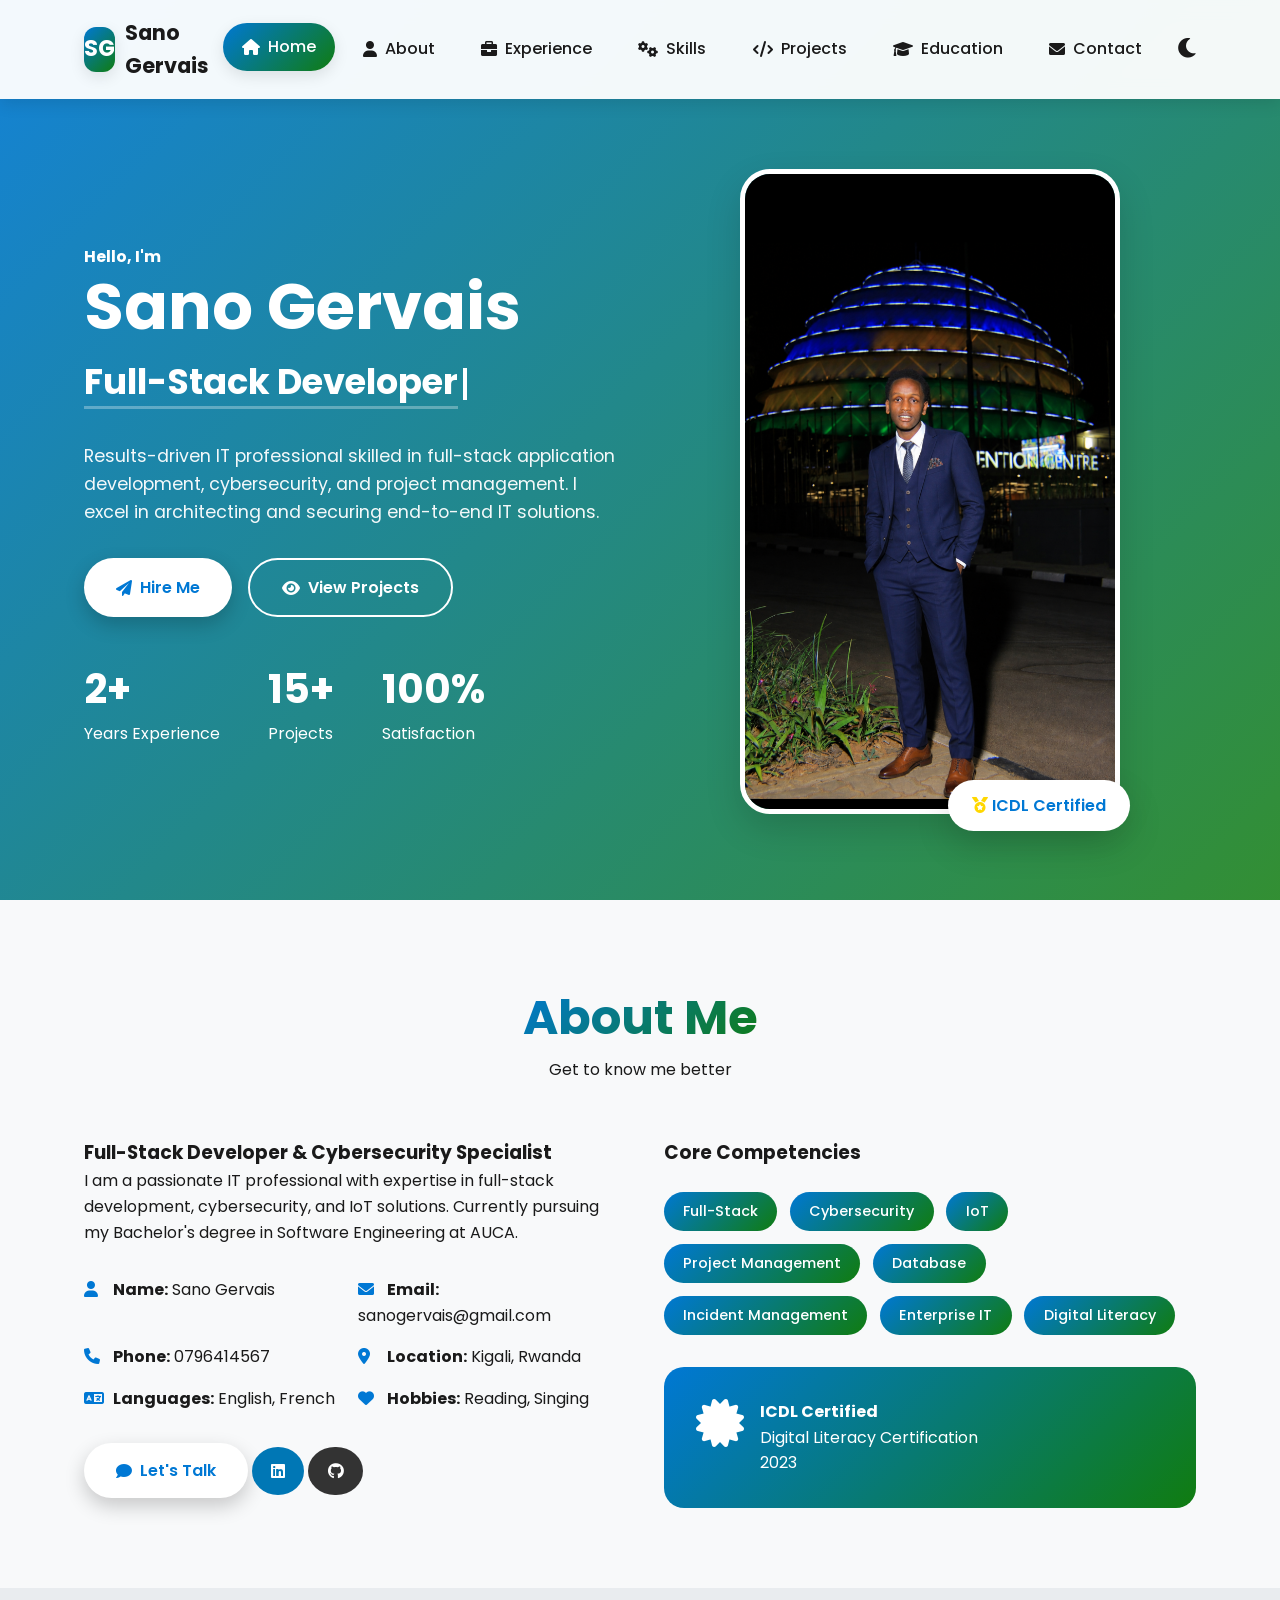
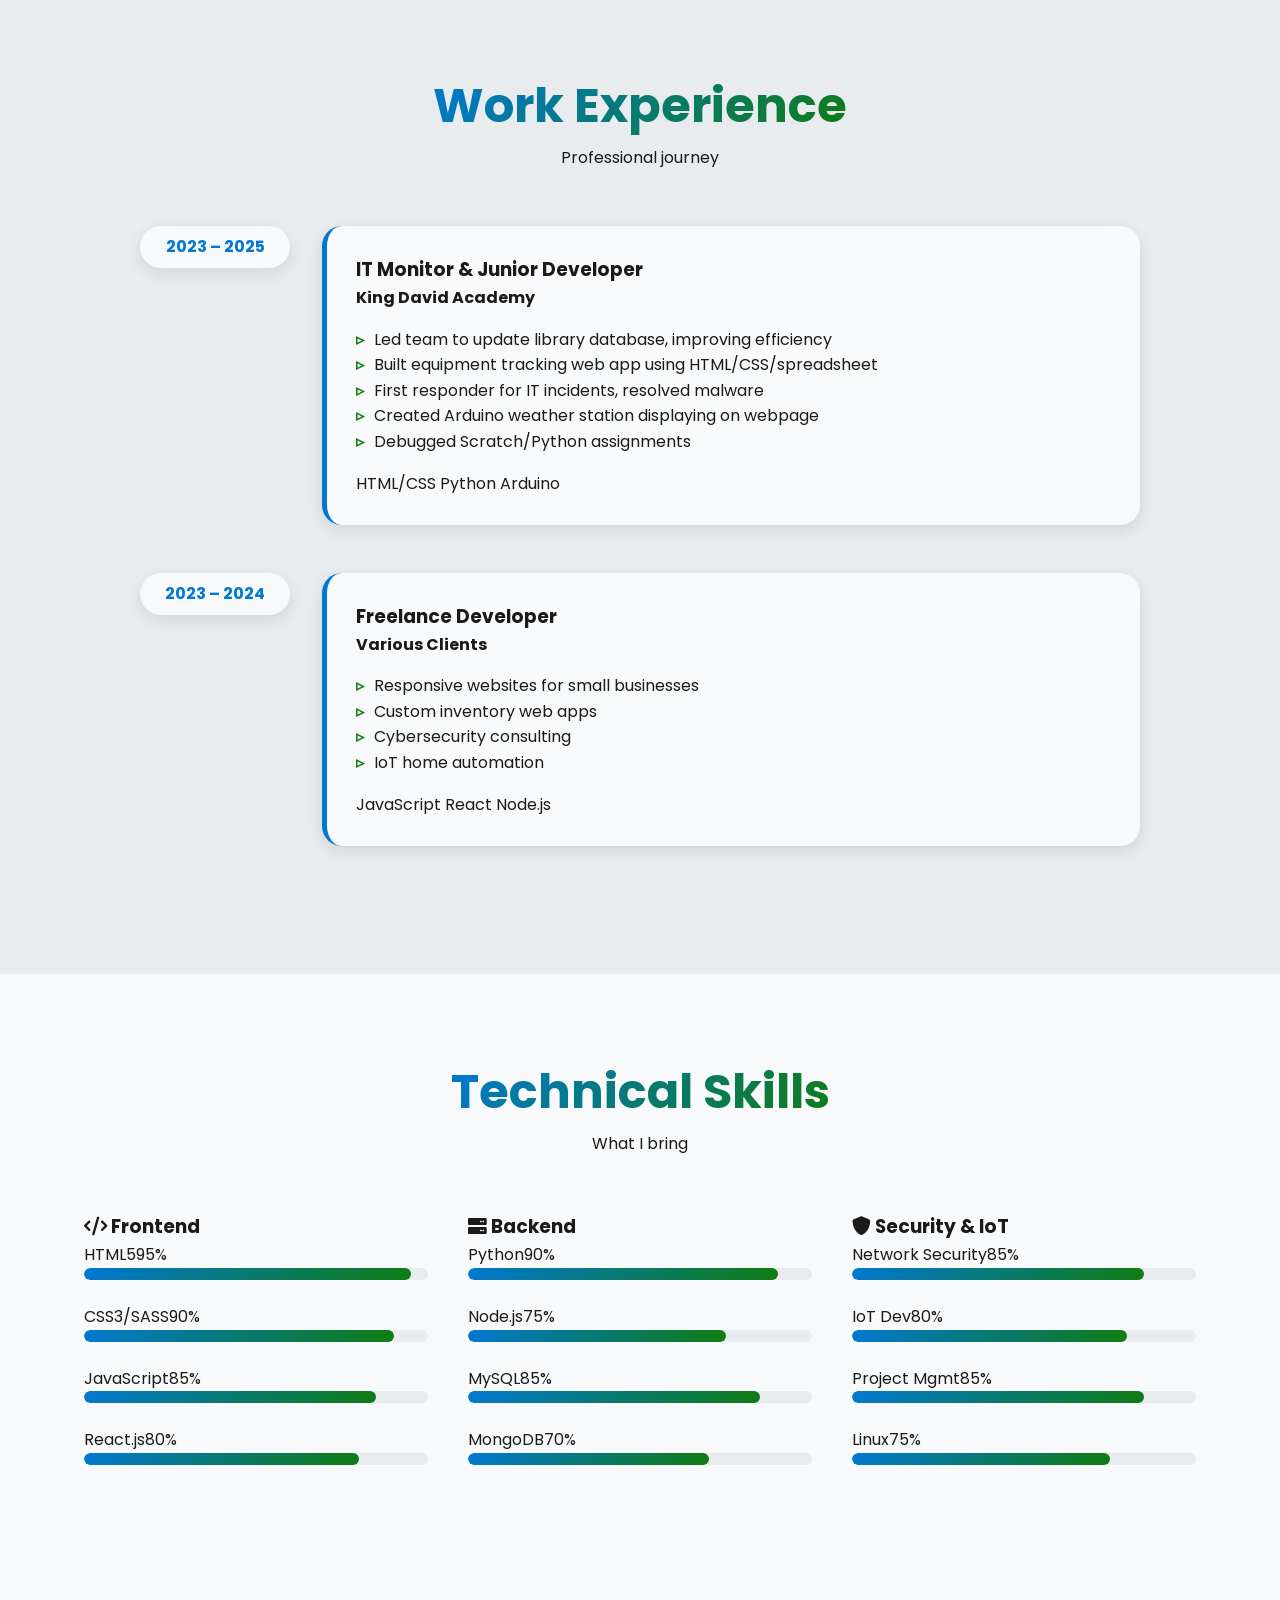
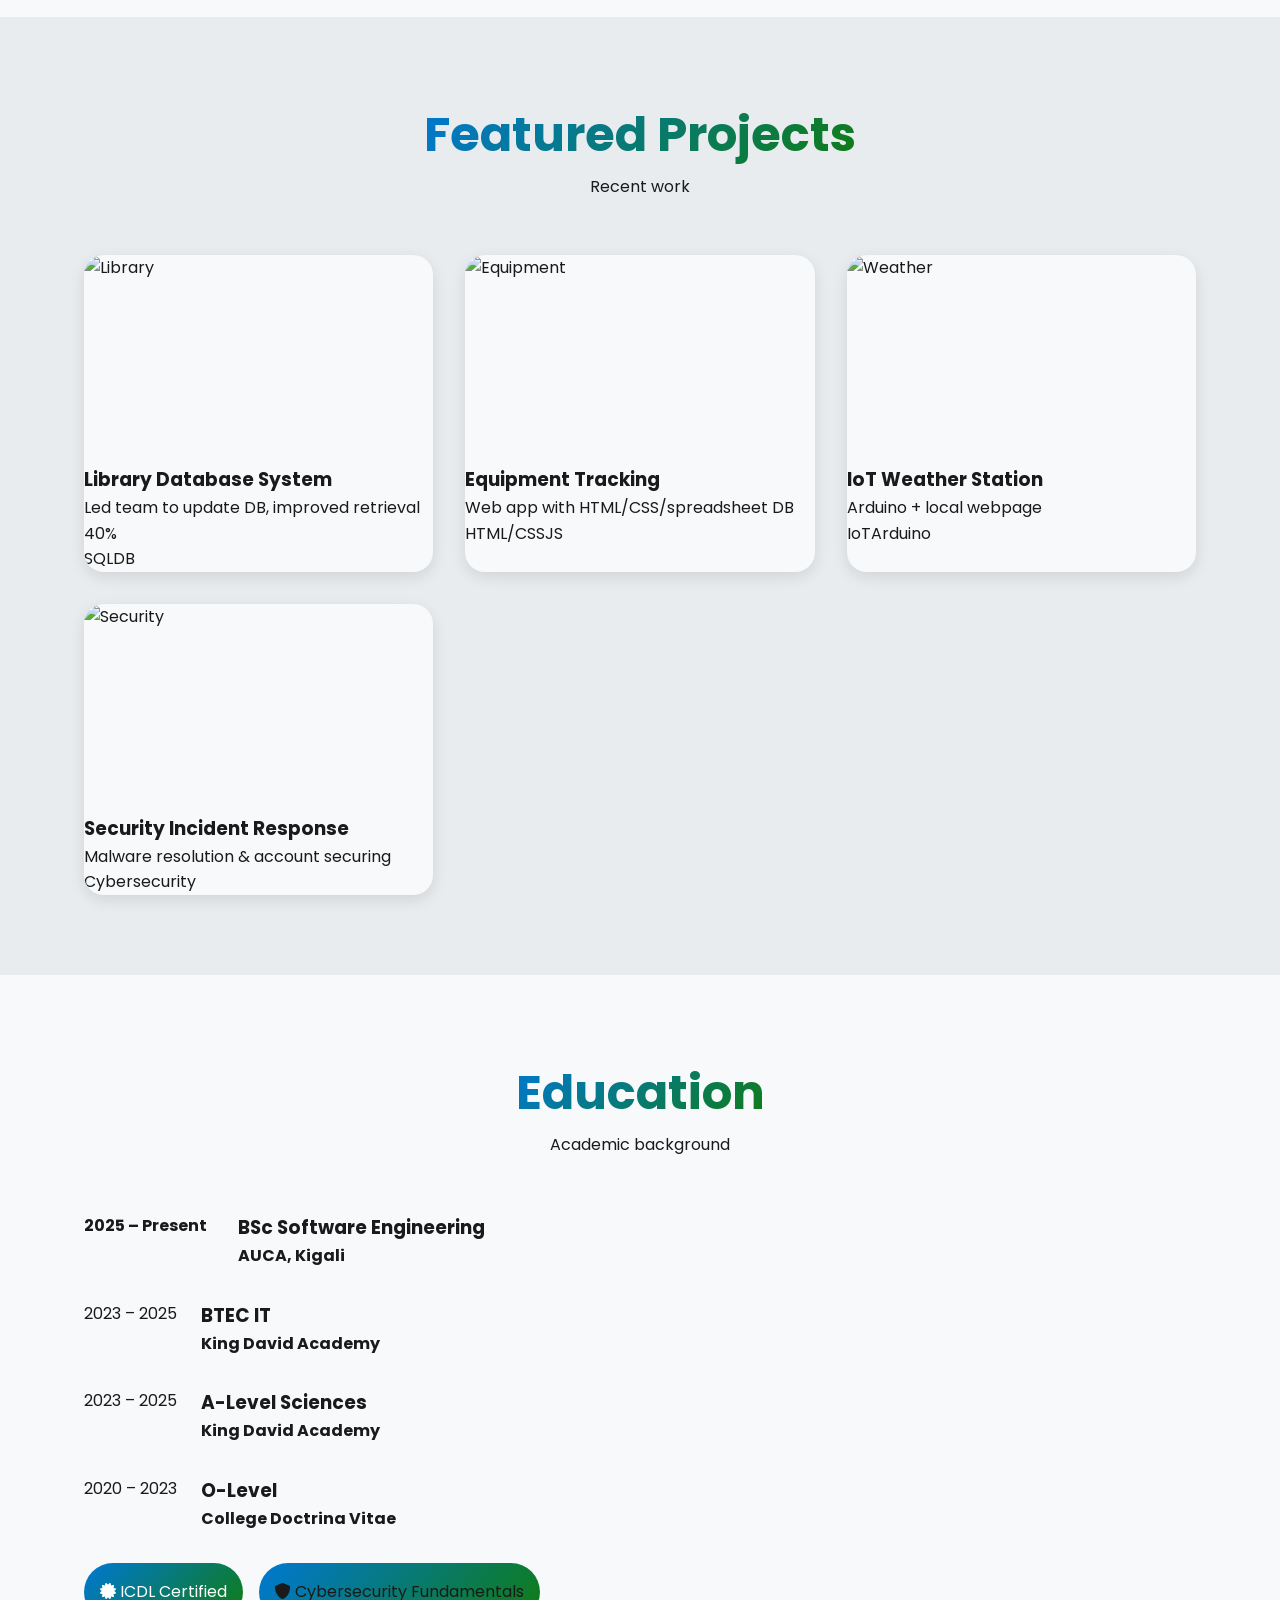
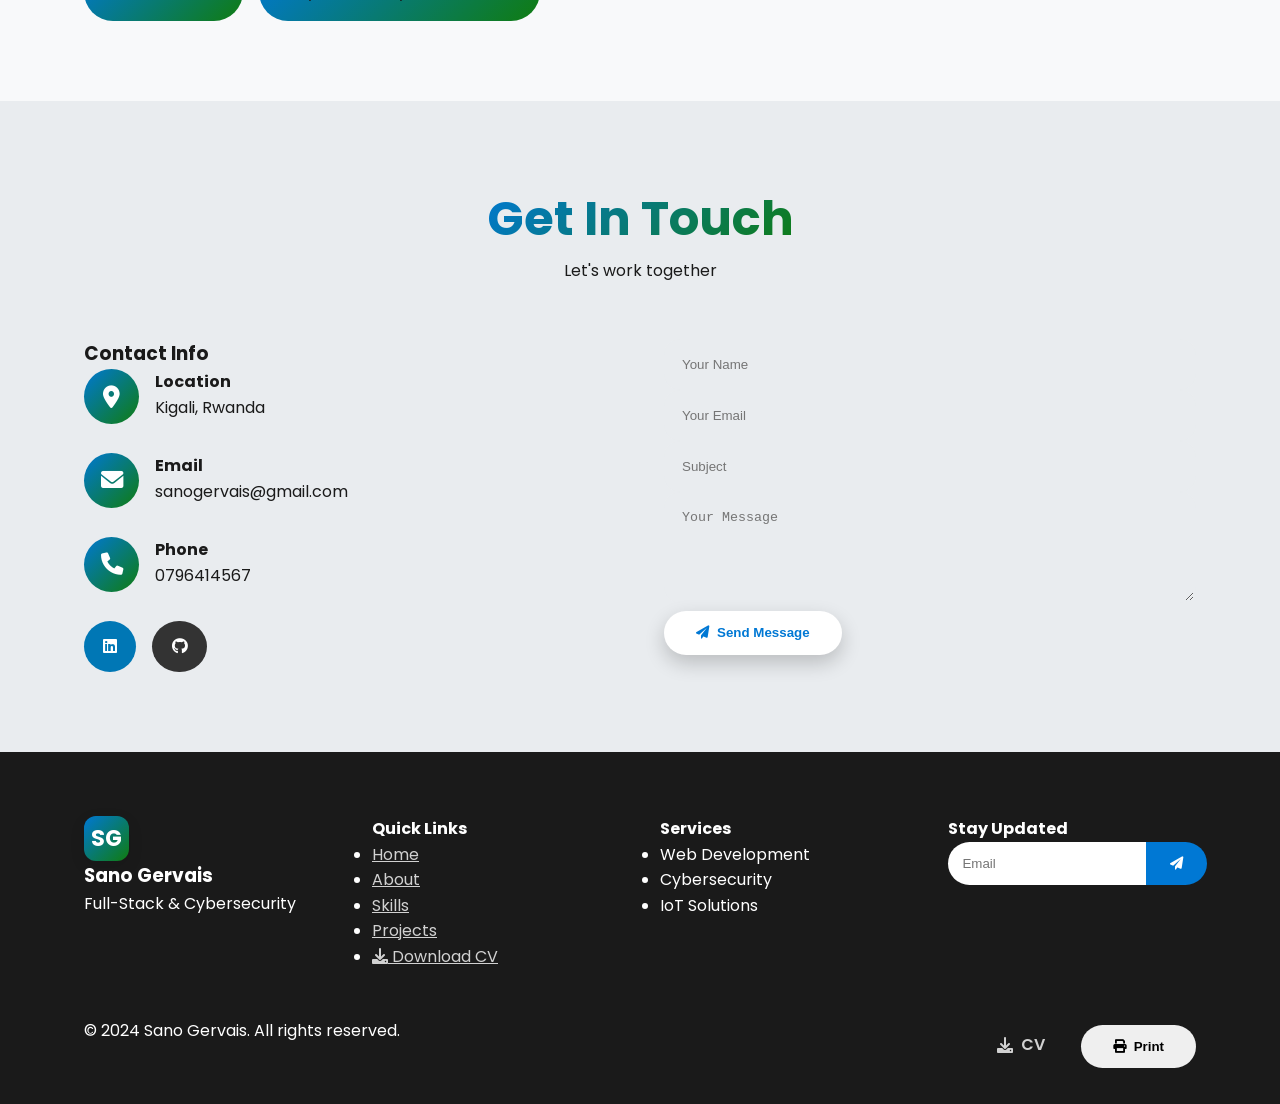
==== commit 6ab24884: "Update profile image source in index.html" ====
--- a/index.html
+++ b/index.html
@@ -613,7 +613,7 @@
                 <div class="hero-image">
                     <div class="image-wrapper">
                         <!-- original photo -->
-                        <img src="https://sanogervais43.neocities.org/IMG_20250103_135250_293.jpg" alt="Sano Gervais" class="profile-img">
+                        <img src="sanoconventioncenter.png" alt="Sano Gervais" class="profile-img">
                         <div class="image-badge">
                             <div class="badge-content">
                                 <i class="fas fa-medal" style="color:#ffd700;"></i>
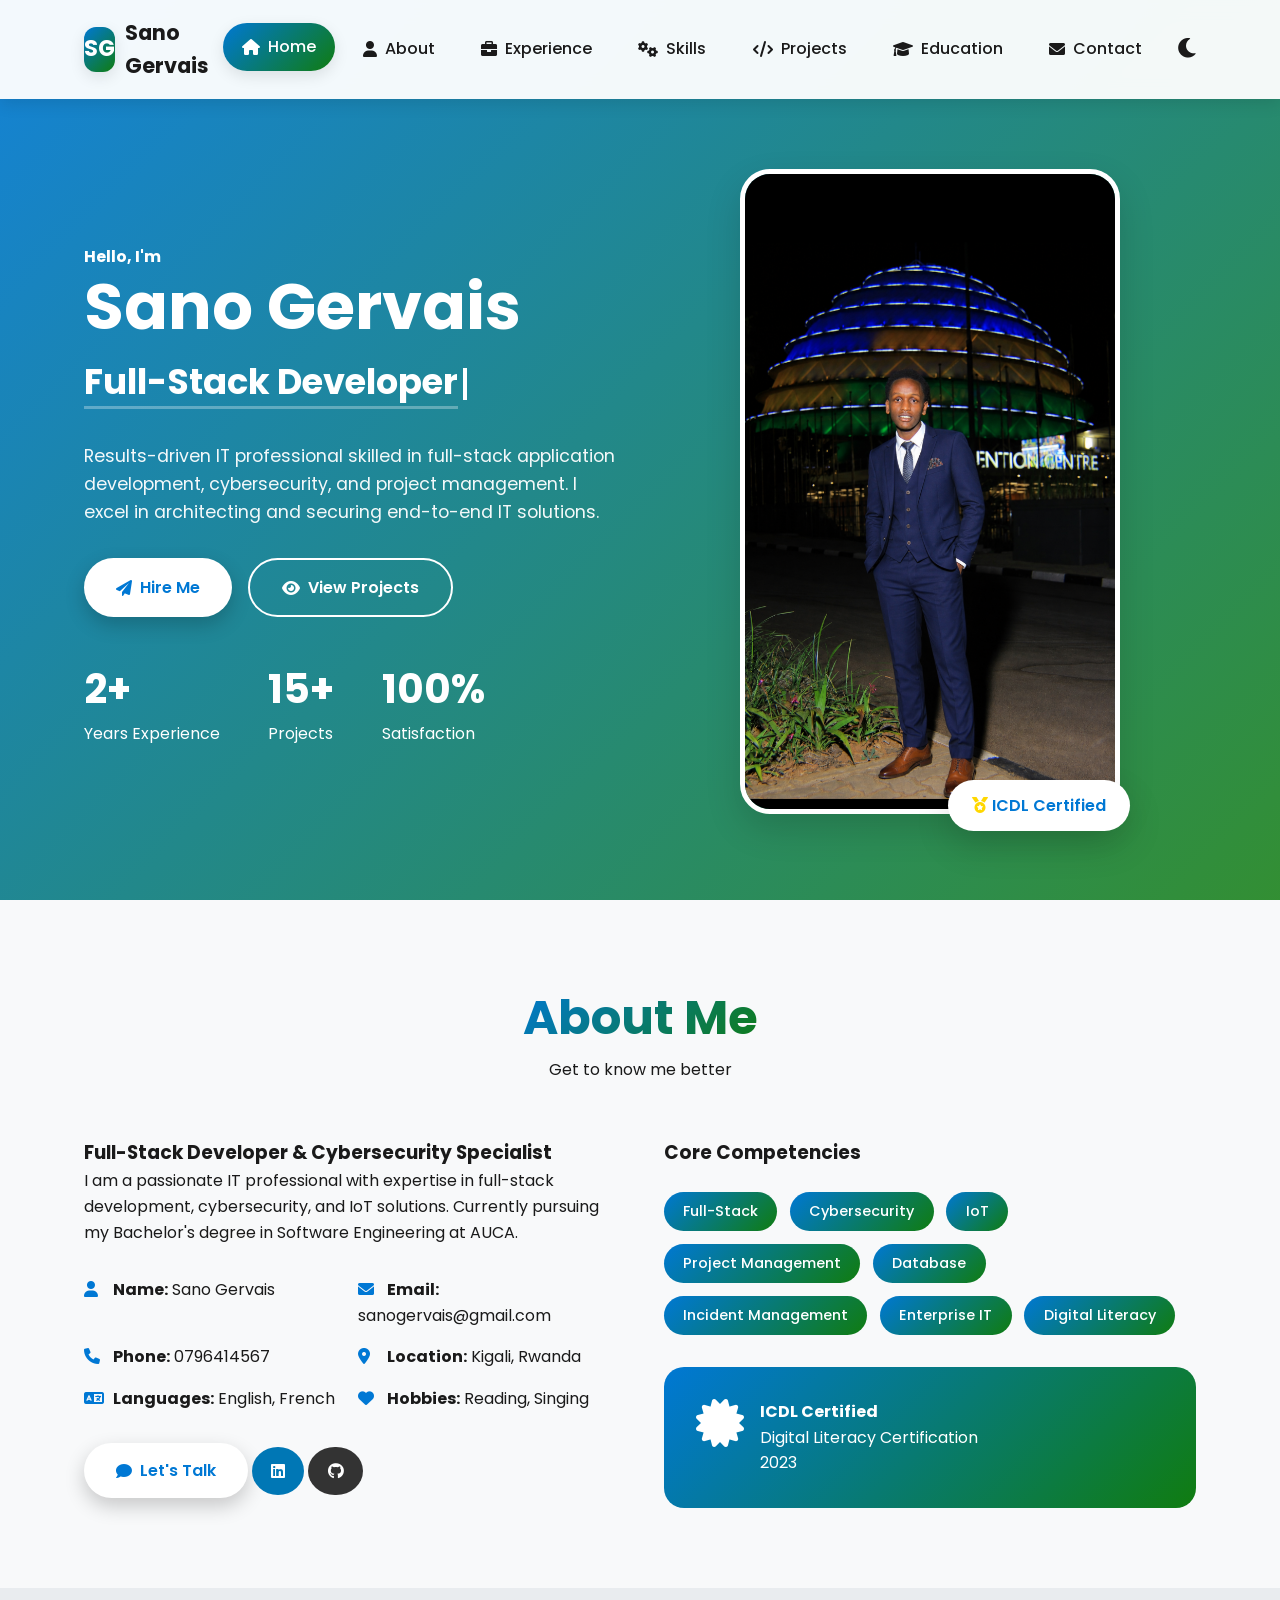
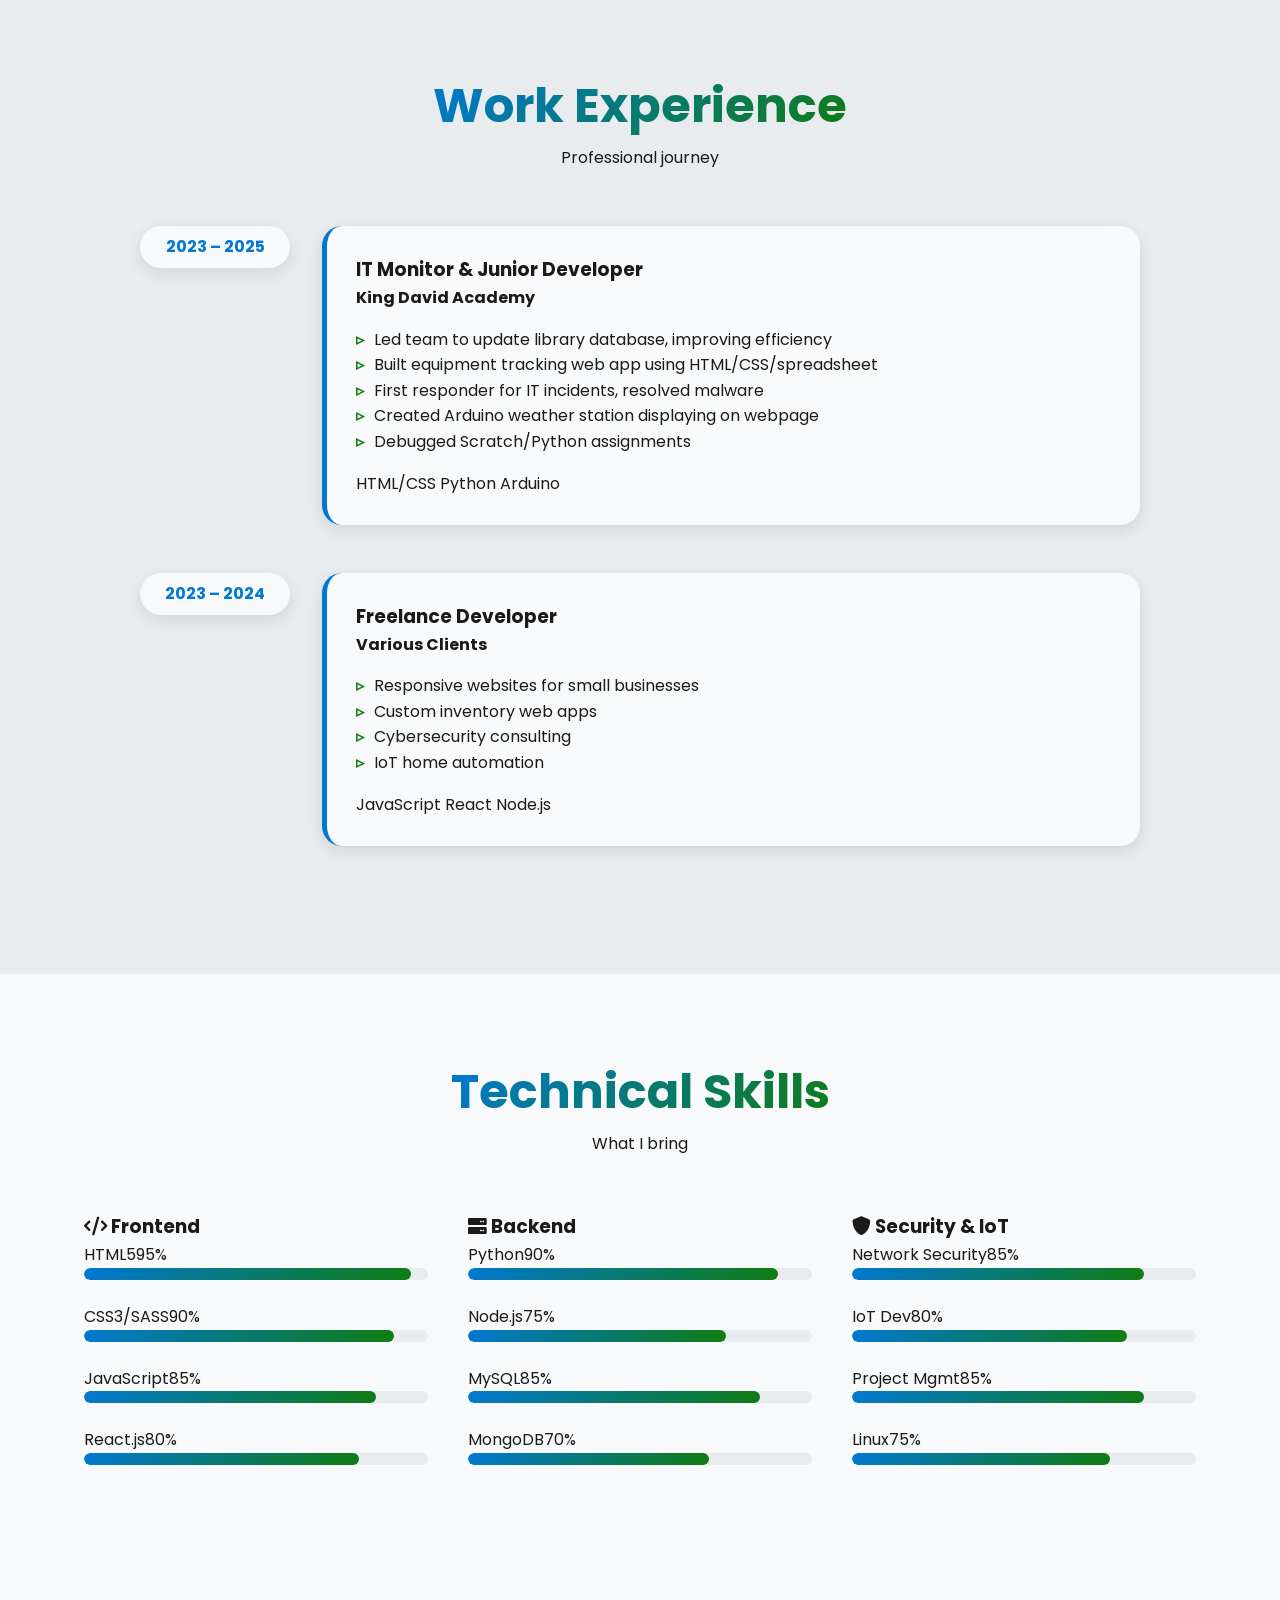
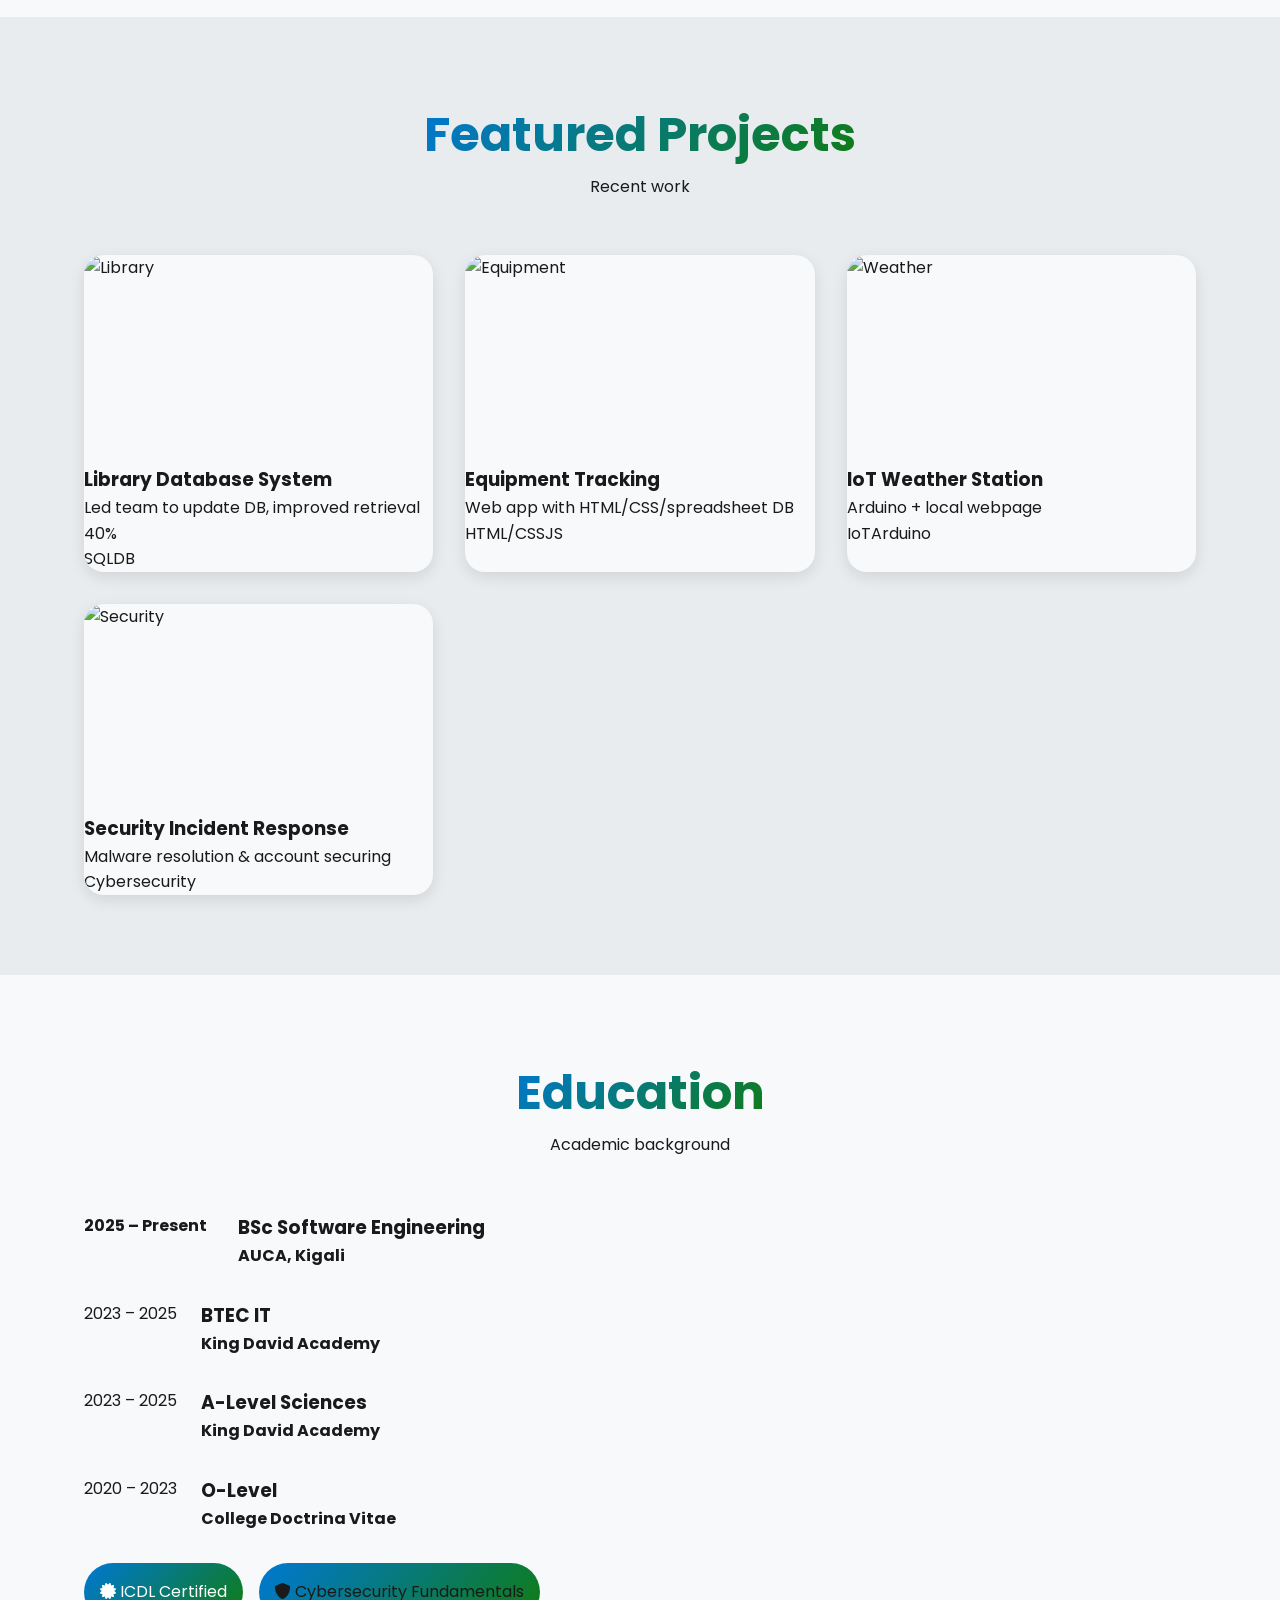
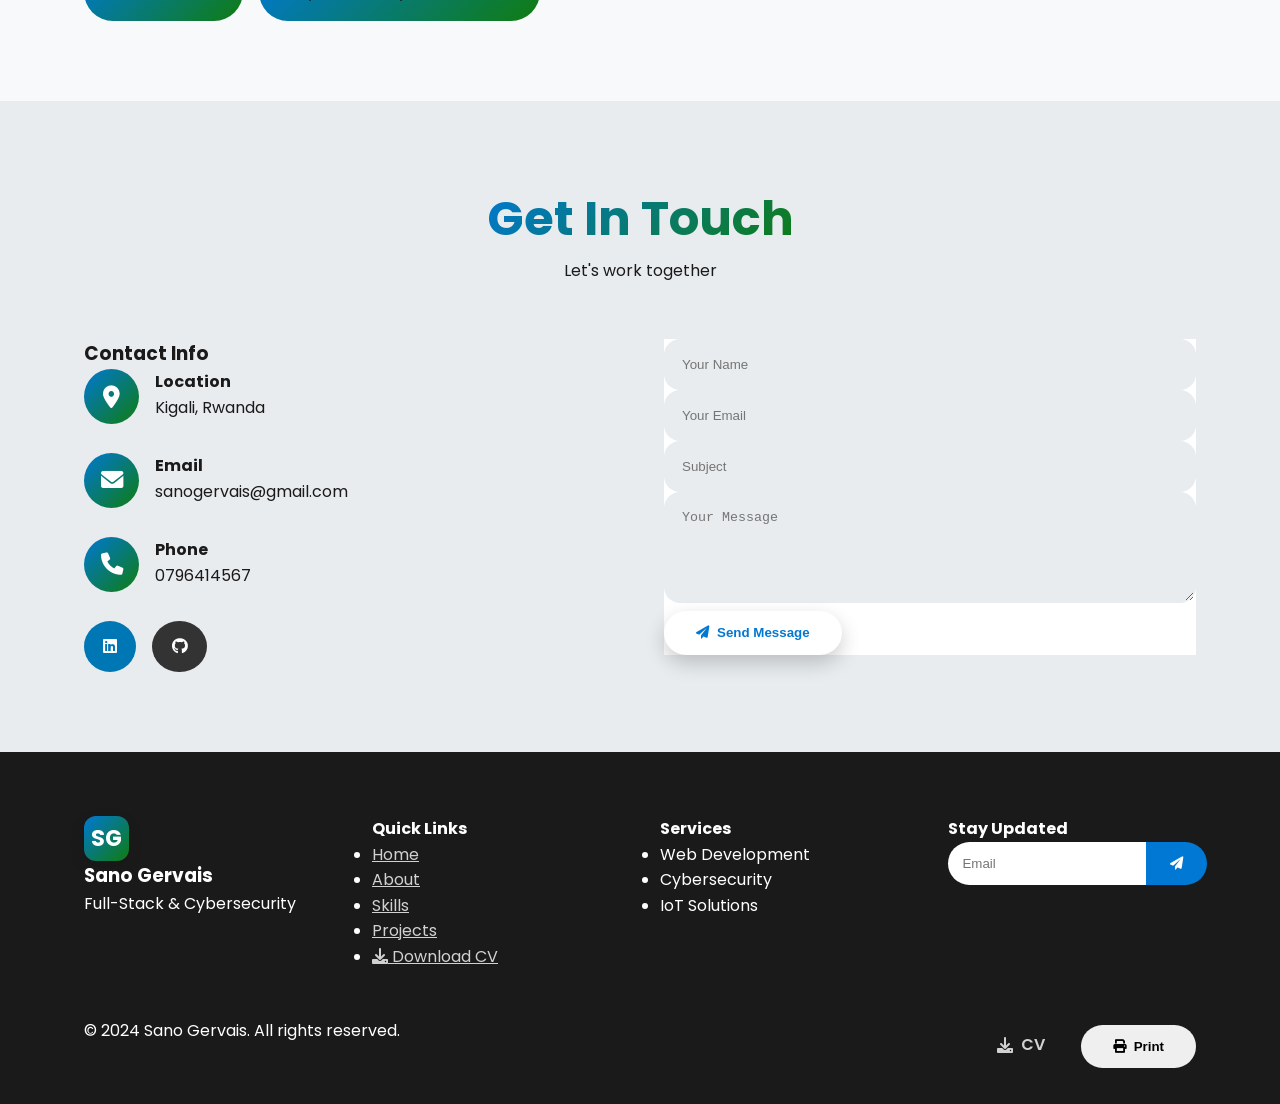
==== commit 94be6357: "Style contact form with white background Added background color to the contact form." ====
--- a/index.html
+++ b/index.html
@@ -759,7 +759,7 @@
                     </div>
                 </div>
                 <div>
-                    <form id="contactForm">
+                    <form id="contactForm" style="background-color: white;">
                         <div class="form-group"><input type="text" id="contactName" placeholder="Your Name" required></div>
                         <div class="form-group"><input type="email" id="contactEmail" placeholder="Your Email" required></div>
                         <div class="form-group"><input type="text" id="contactSubject" placeholder="Subject" required></div>
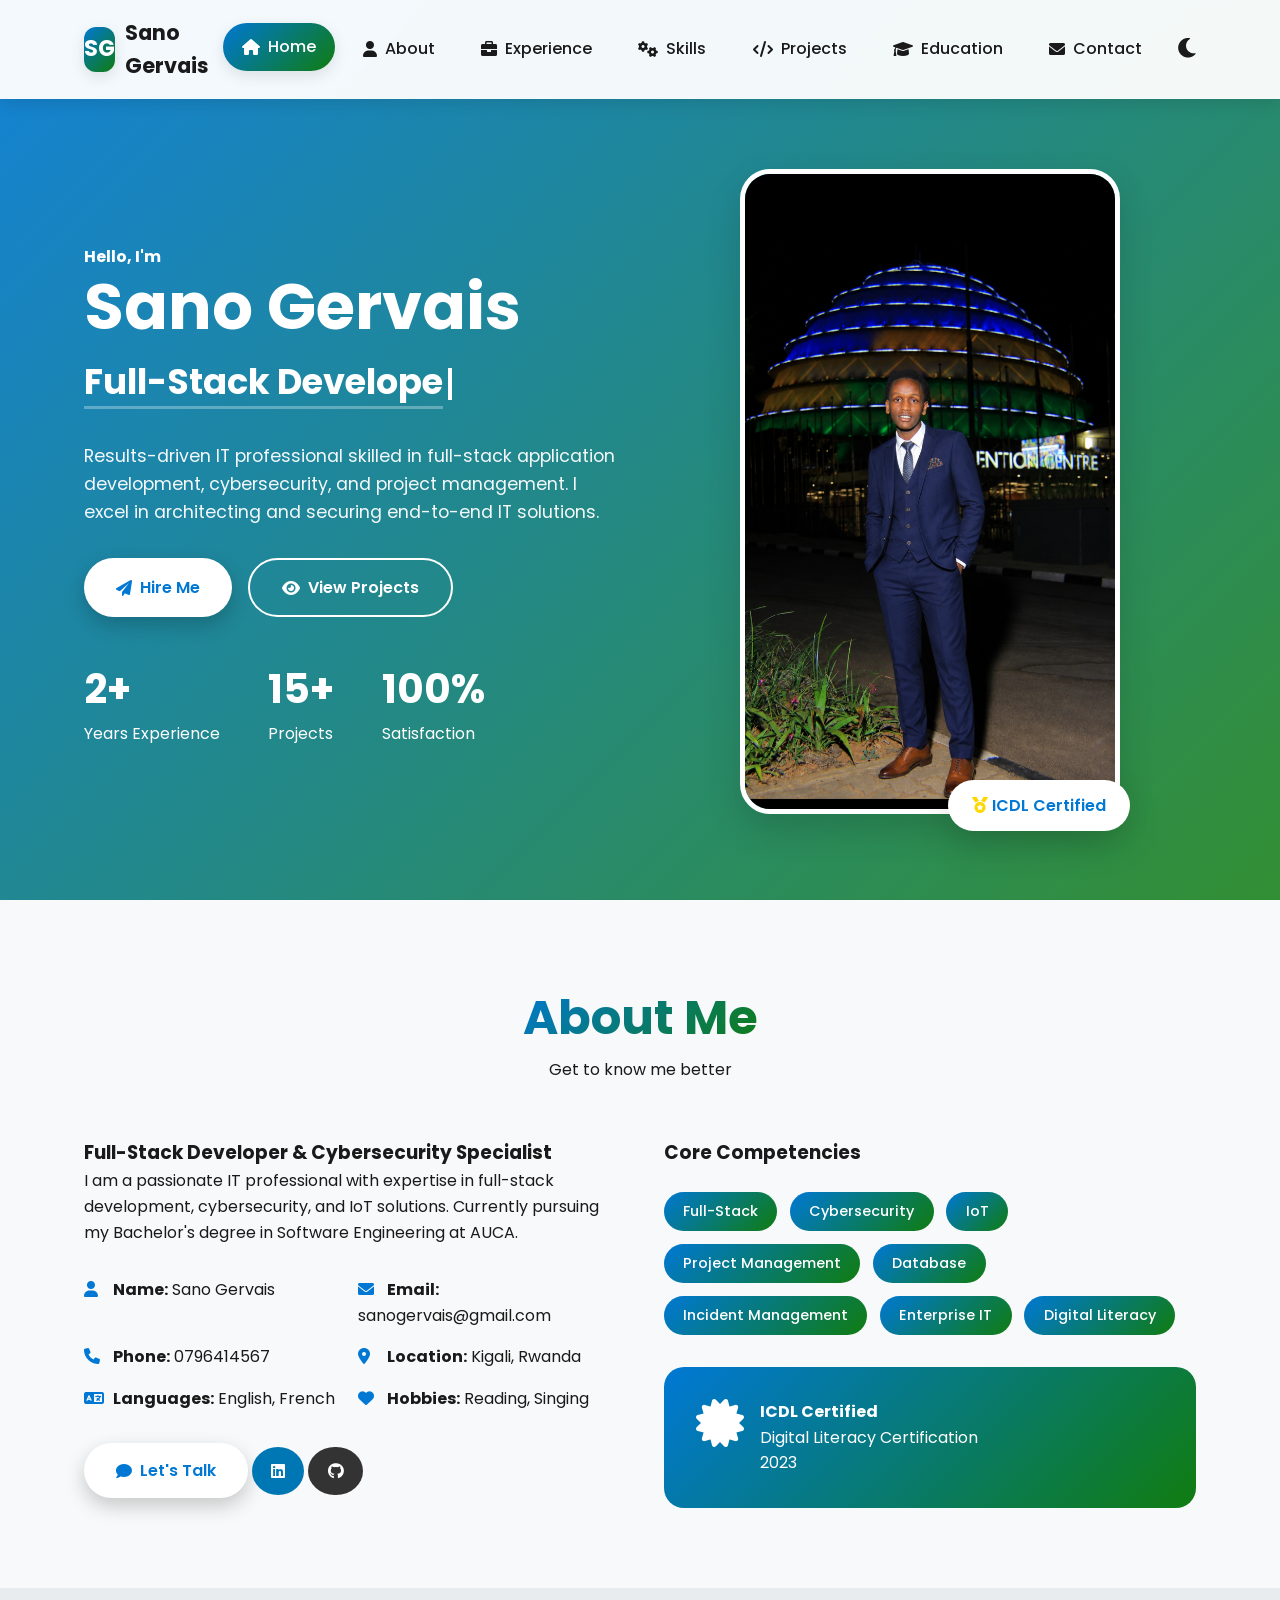
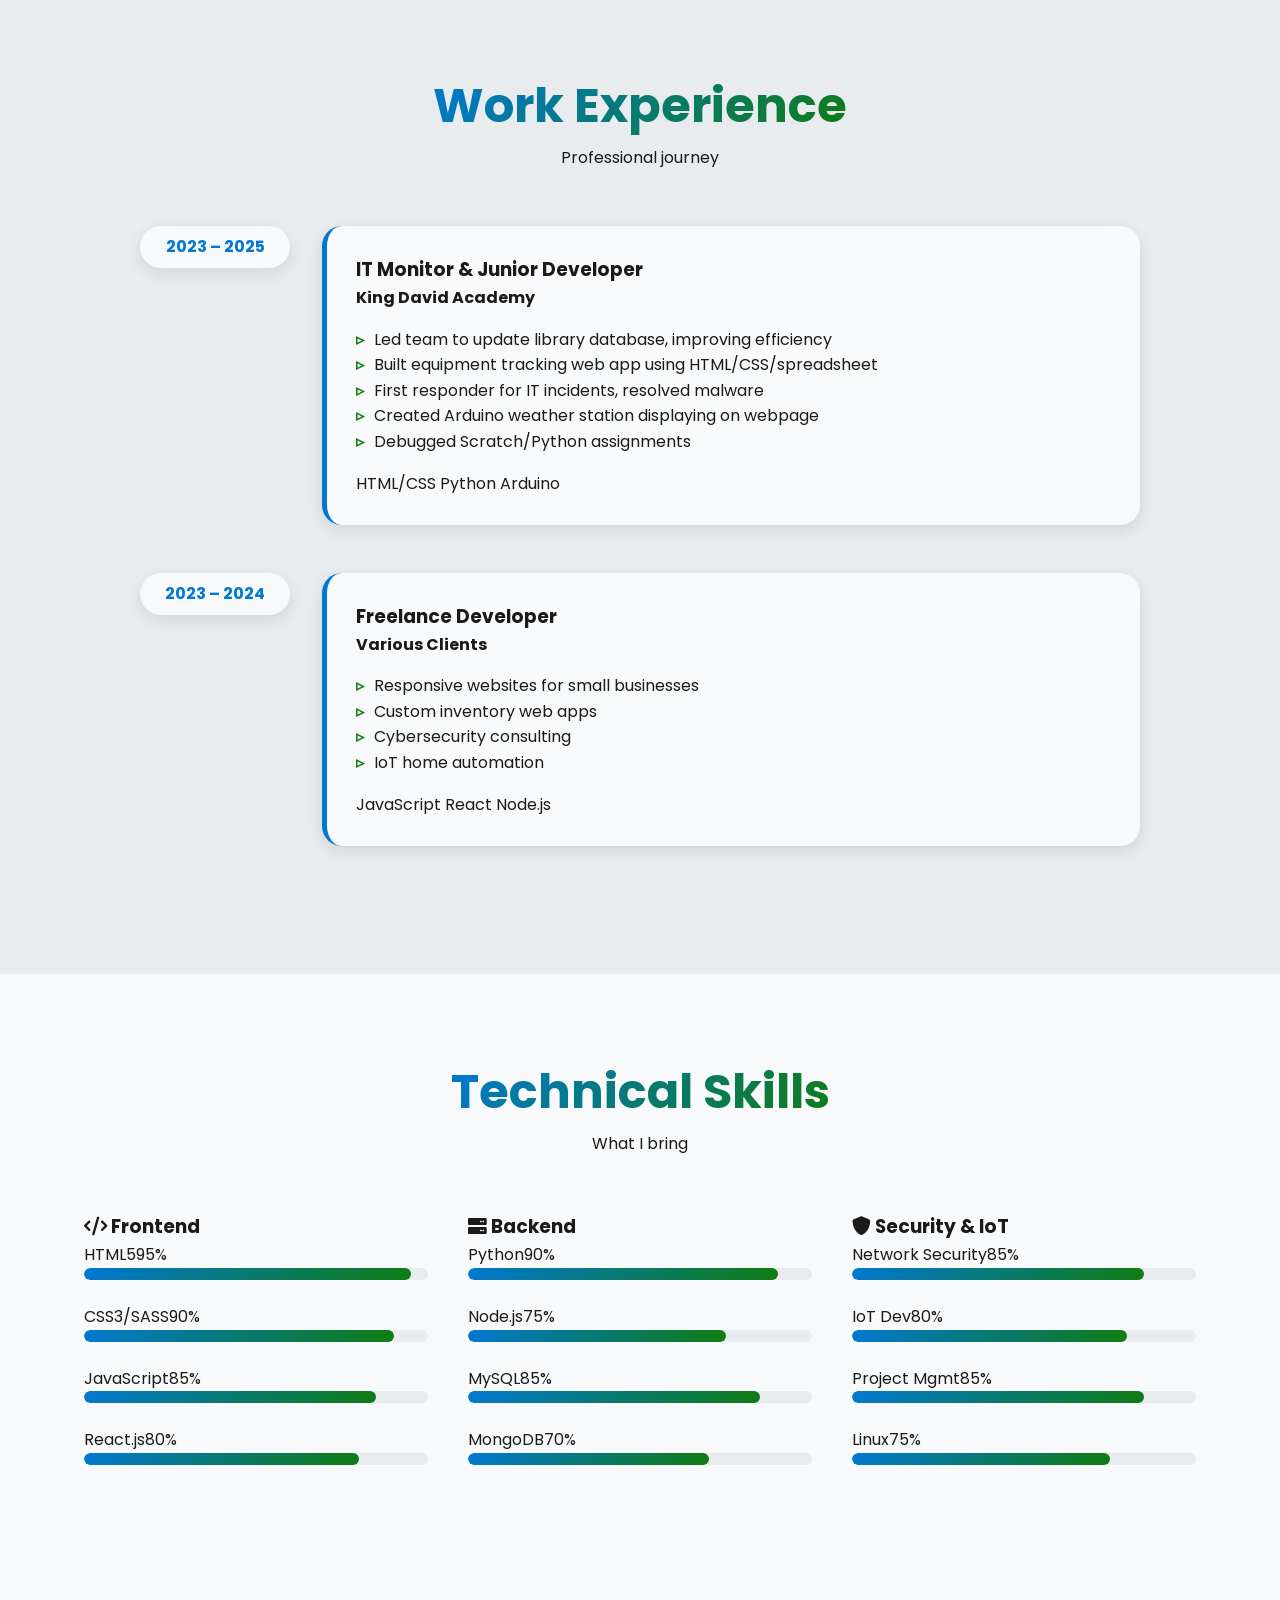
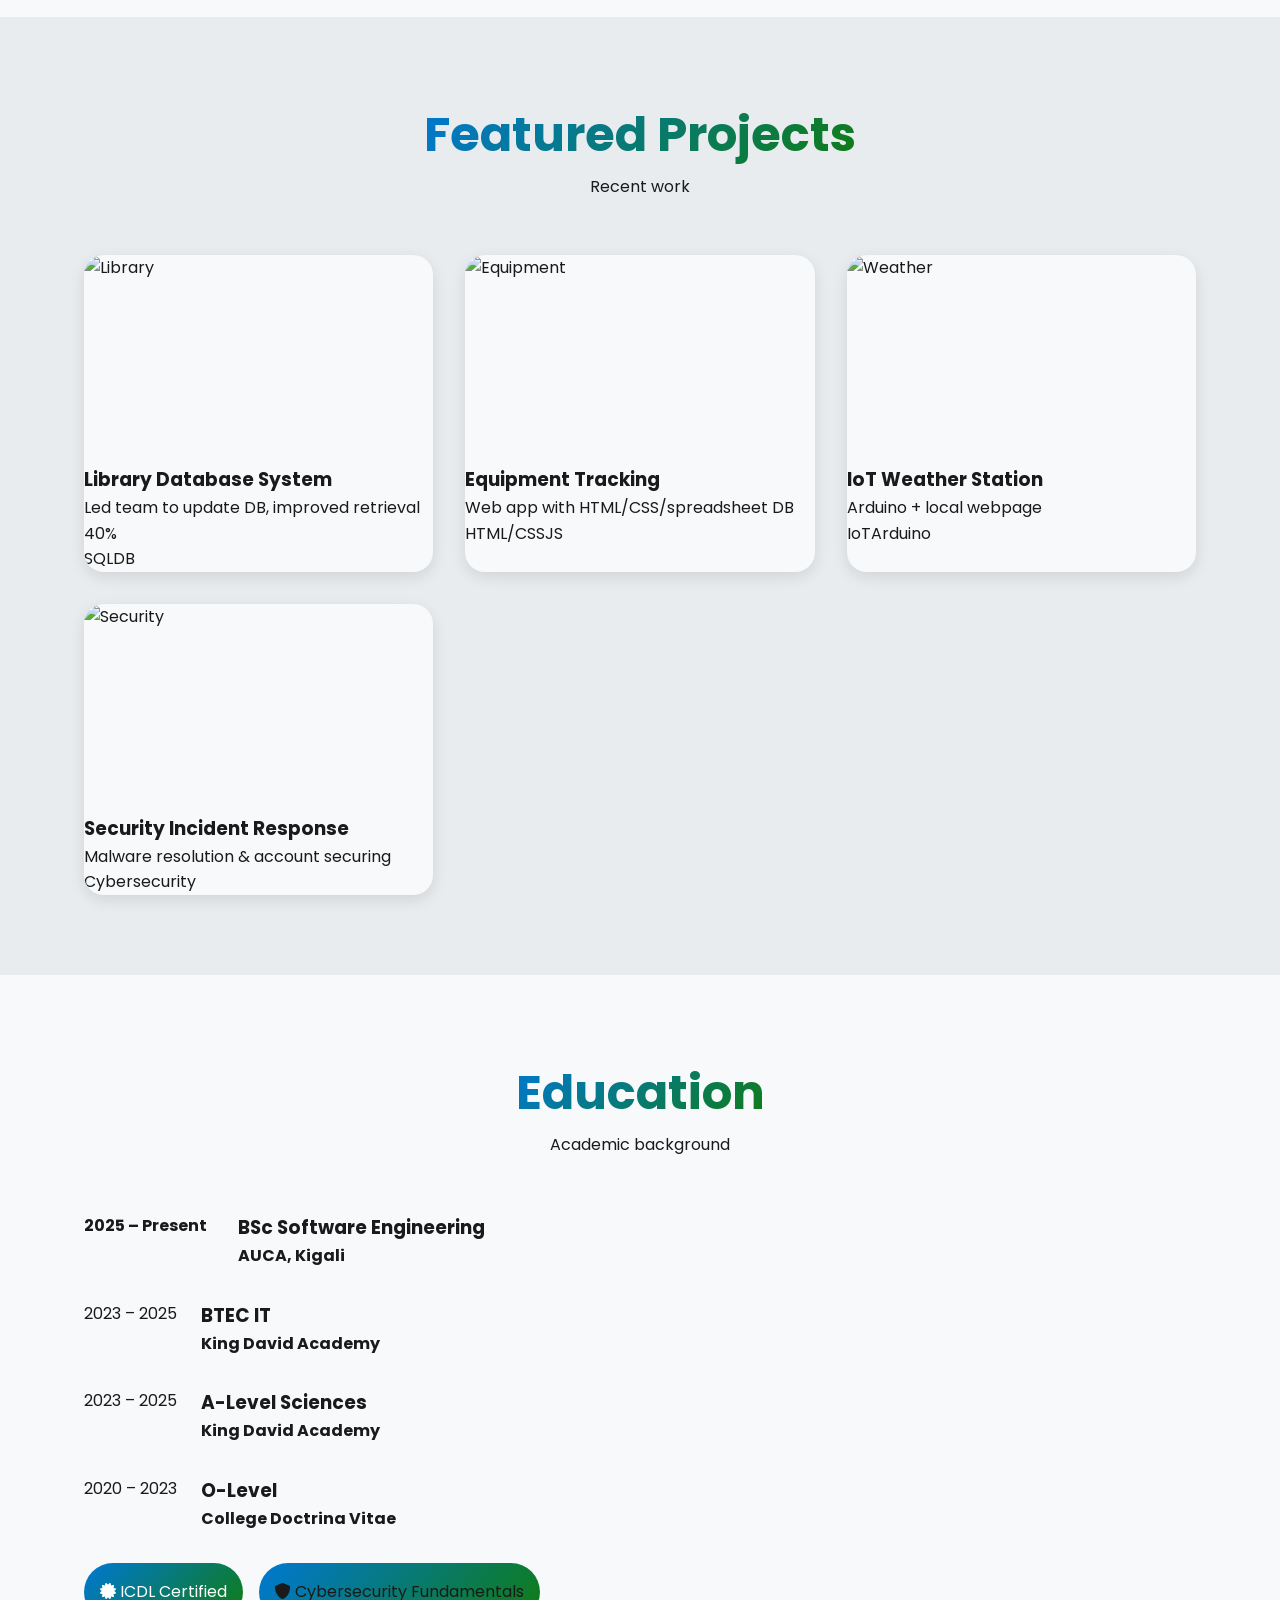
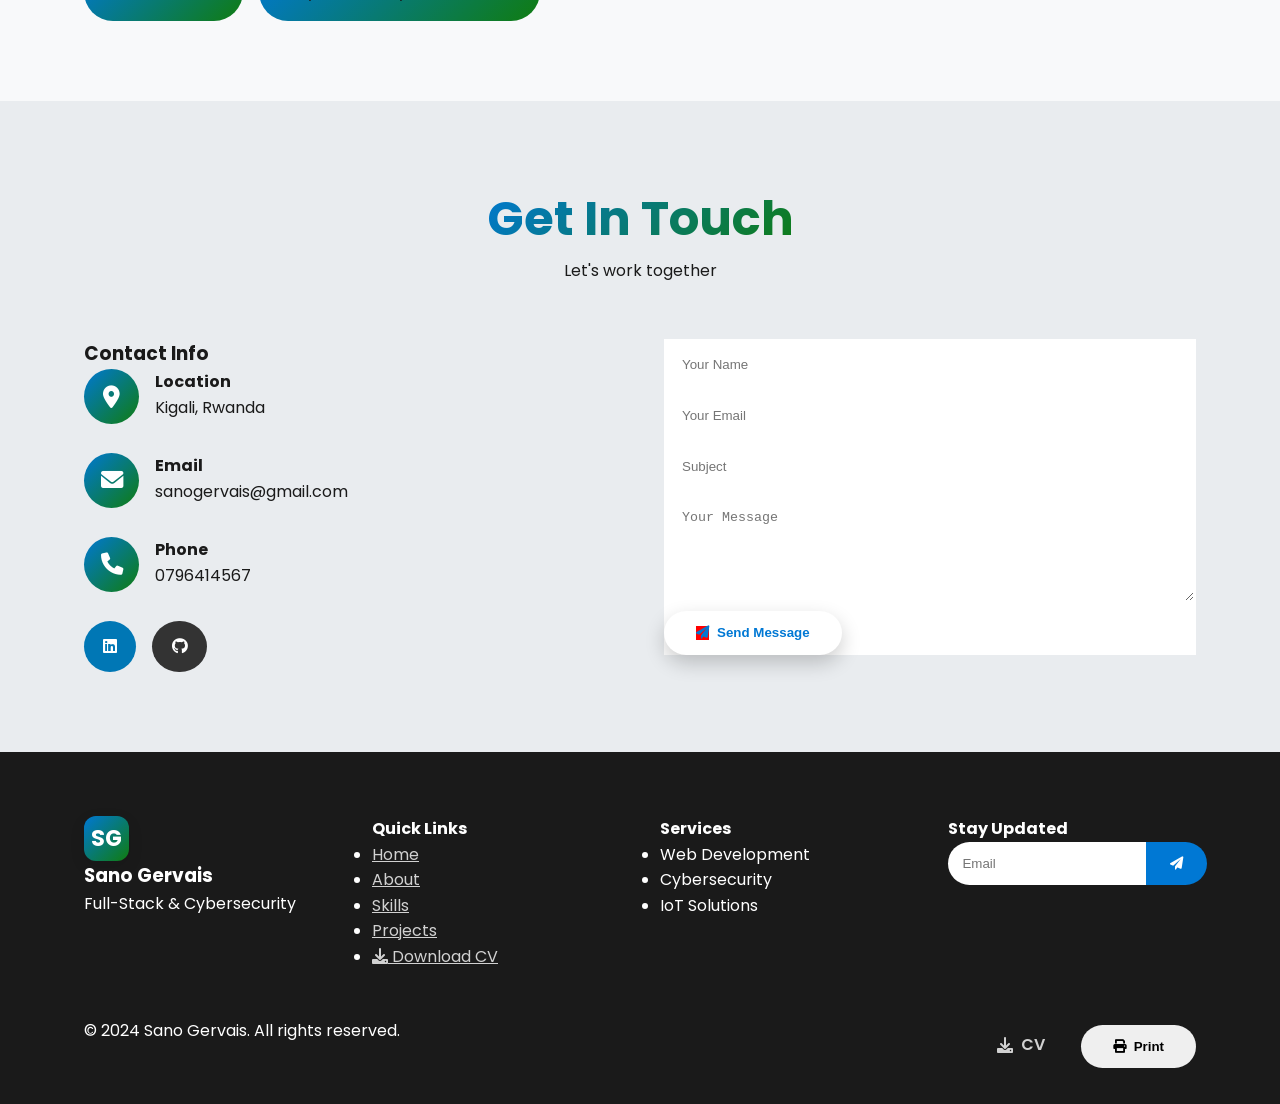
==== commit fb94162b: "Style contact form inputs and button Added background color styles to form inputs and button." ====
--- a/index.html
+++ b/index.html
@@ -760,11 +760,11 @@
                 </div>
                 <div>
                     <form id="contactForm" style="background-color: white;">
-                        <div class="form-group"><input type="text" id="contactName" placeholder="Your Name" required></div>
-                        <div class="form-group"><input type="email" id="contactEmail" placeholder="Your Email" required></div>
-                        <div class="form-group"><input type="text" id="contactSubject" placeholder="Subject" required></div>
-                        <div class="form-group"><textarea id="contactMessage" placeholder="Your Message" rows="5" required></textarea></div>
-                        <button type="submit" class="btn btn-primary btn-block"><i class="fas fa-paper-plane"></i> Send Message</button>
+                        <div class="form-group"><input type="text" id="contactName" placeholder="Your Name" required style="background-color: white;"></div>
+                        <div class="form-group"><input type="email" id="contactEmail" placeholder="Your Email" required style="background-color: white;"></div>
+                        <div class="form-group"><input type="text" id="contactSubject" placeholder="Subject" required style="background-color: white;"></div>
+                        <div class="form-group"><textarea id="contactMessage" placeholder="Your Message" rows="5" required style="background-color: white;"></textarea></div>
+                        <button type="submit" class="btn btn-primary btn-block"><i class="fas fa-paper-plane" style="background-color: red;"></i> Send Message</button>
                     </form>
                 </div>
             </div>
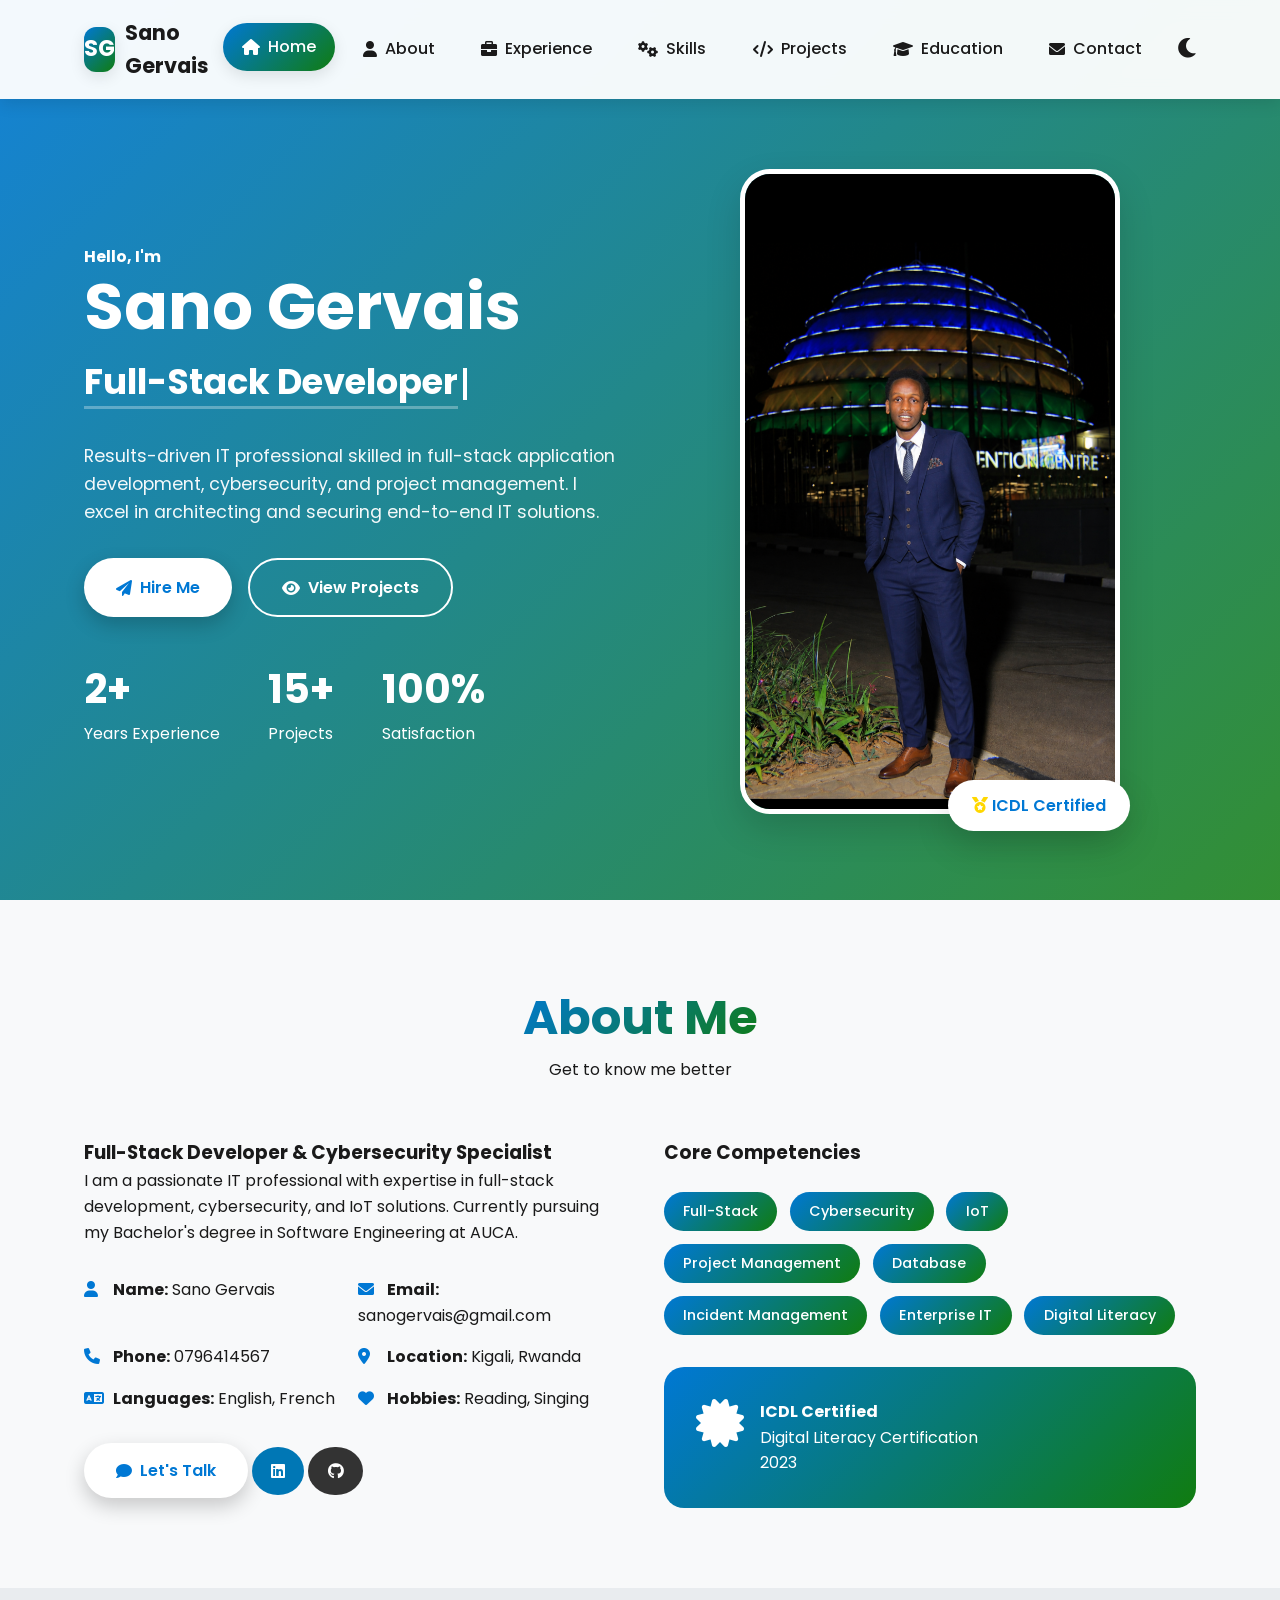
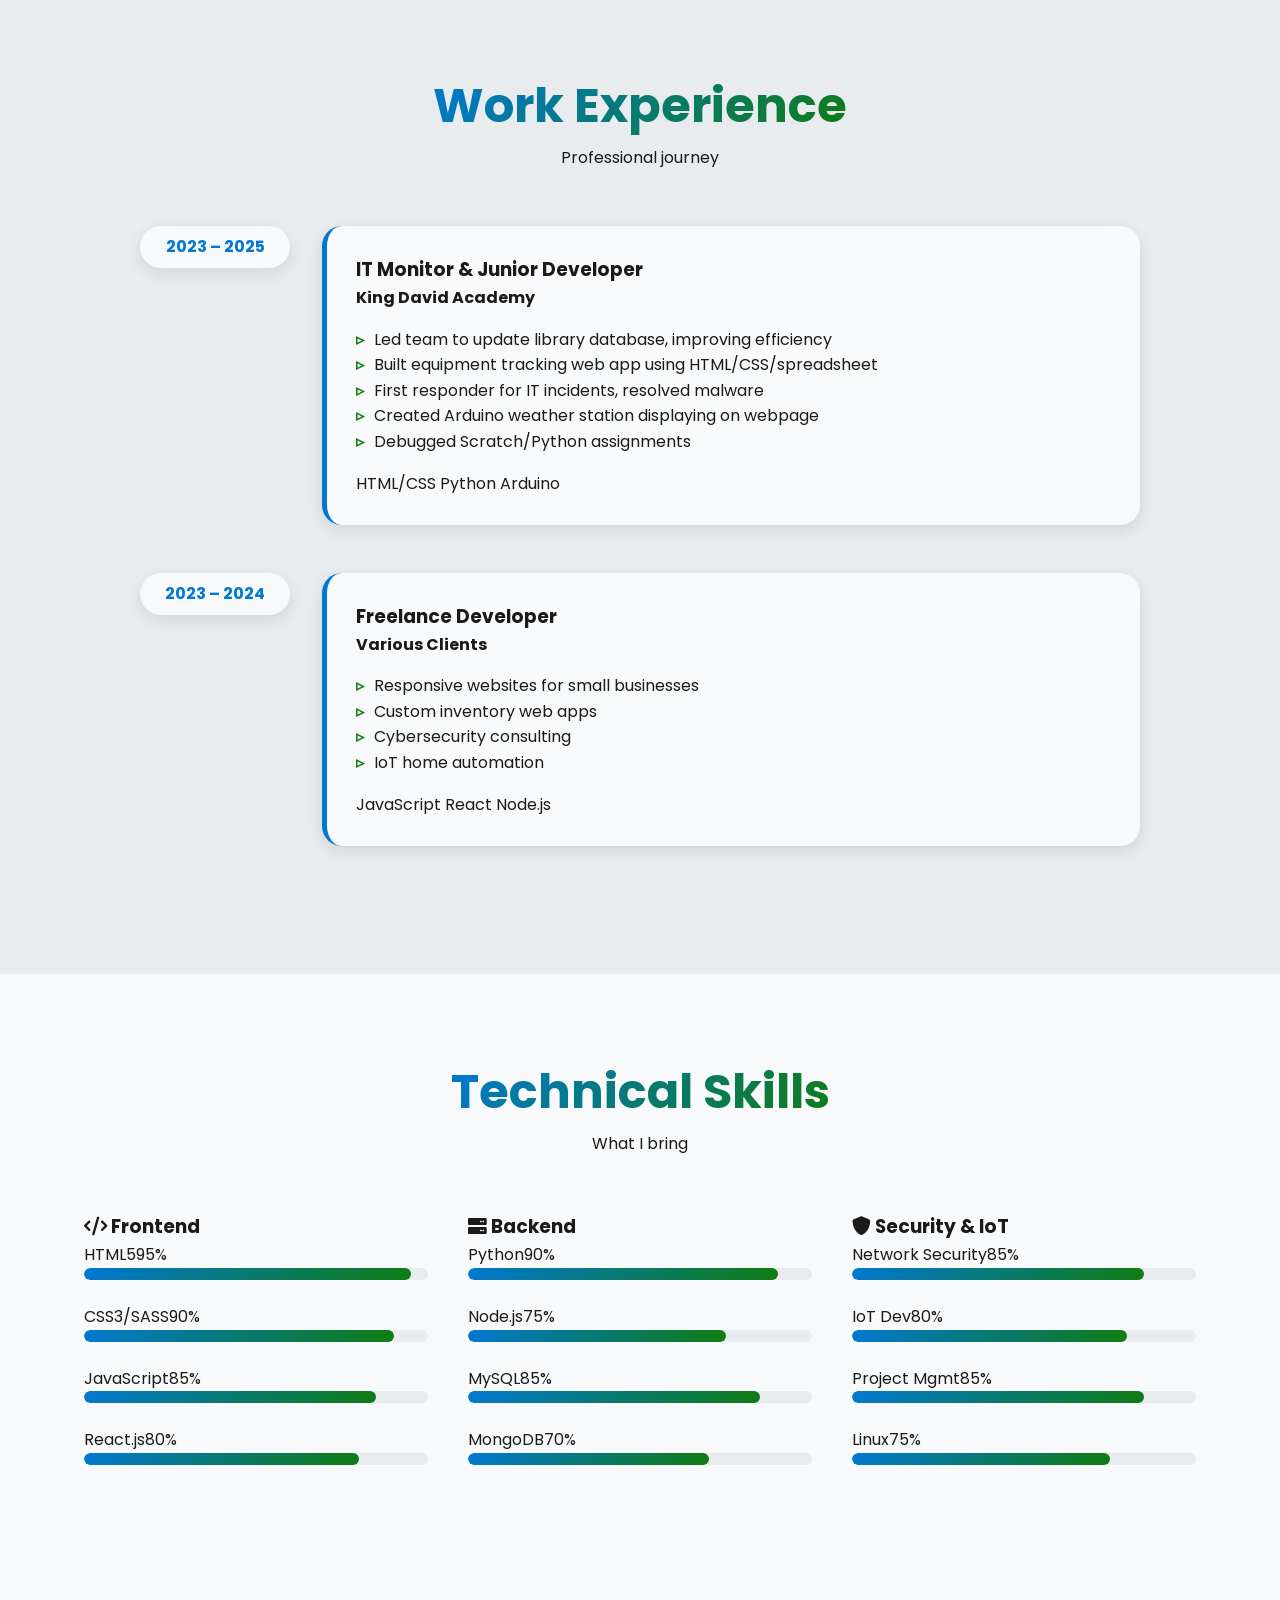
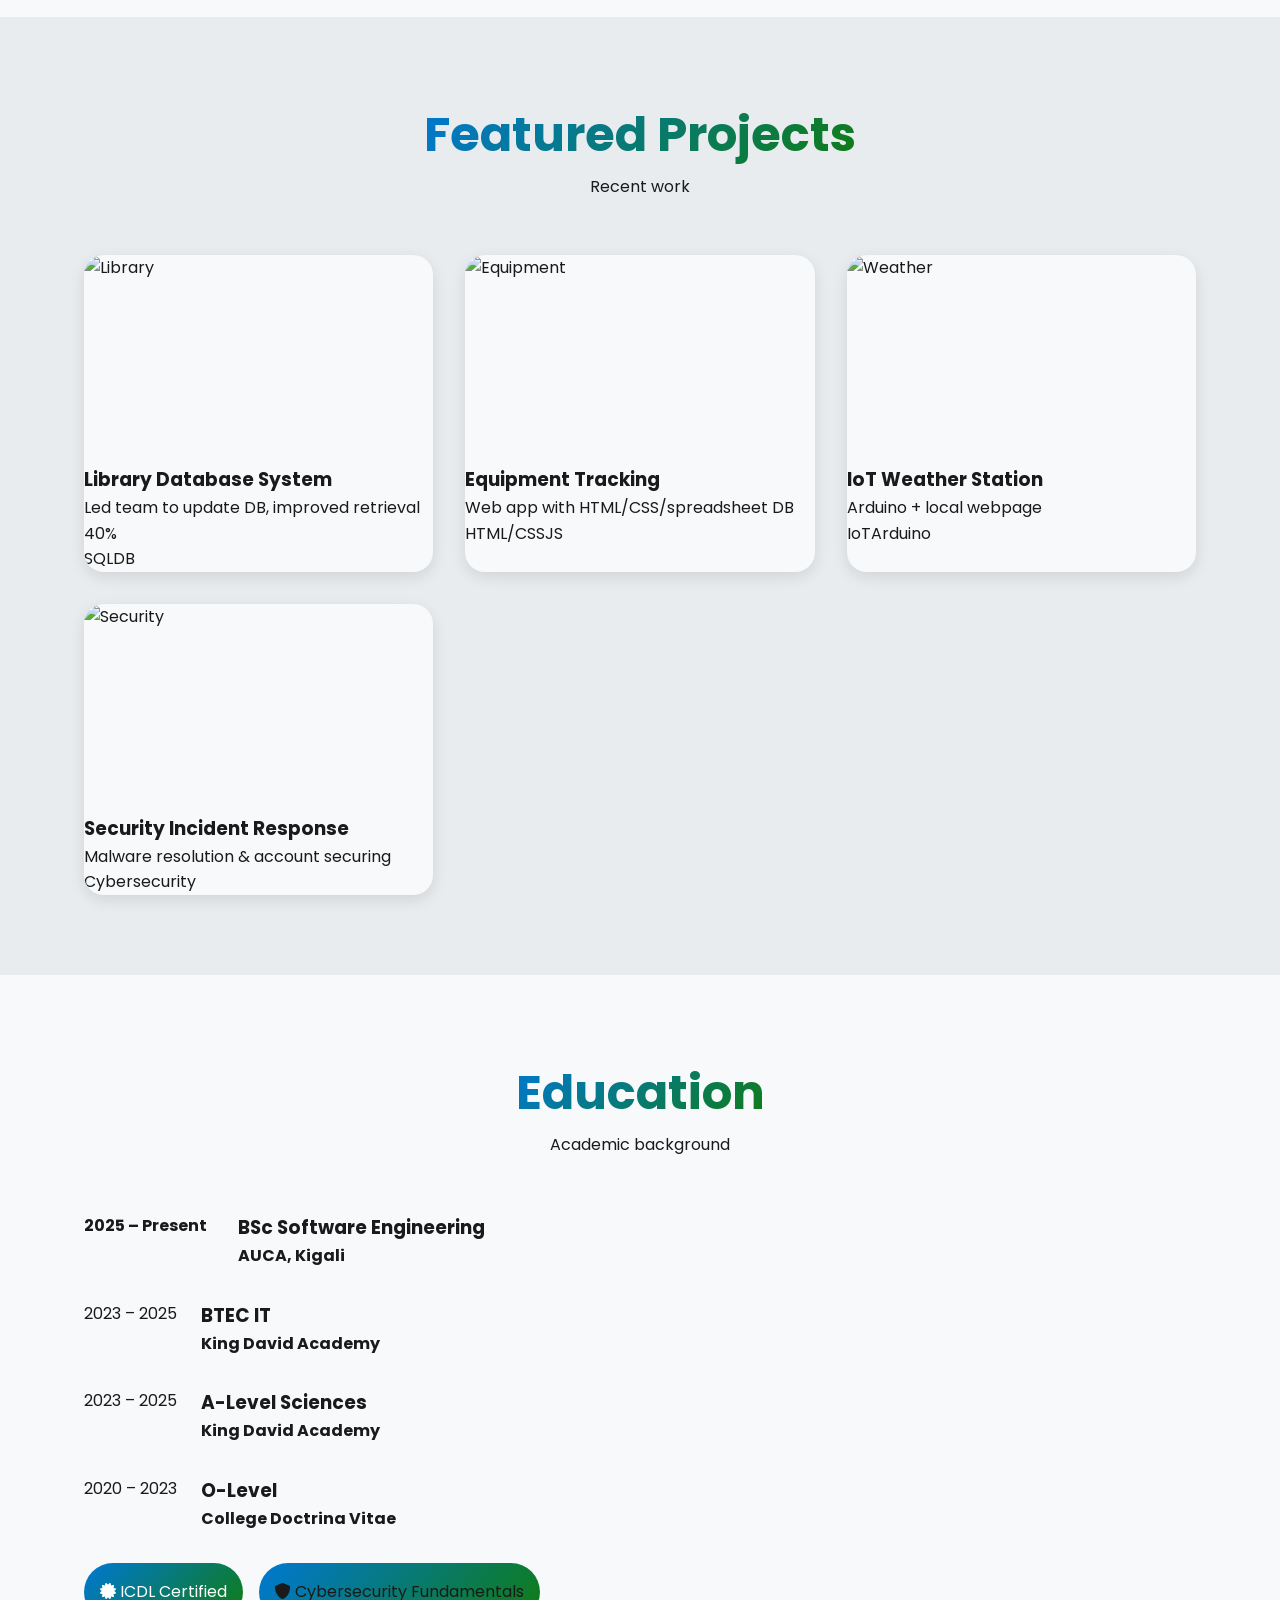
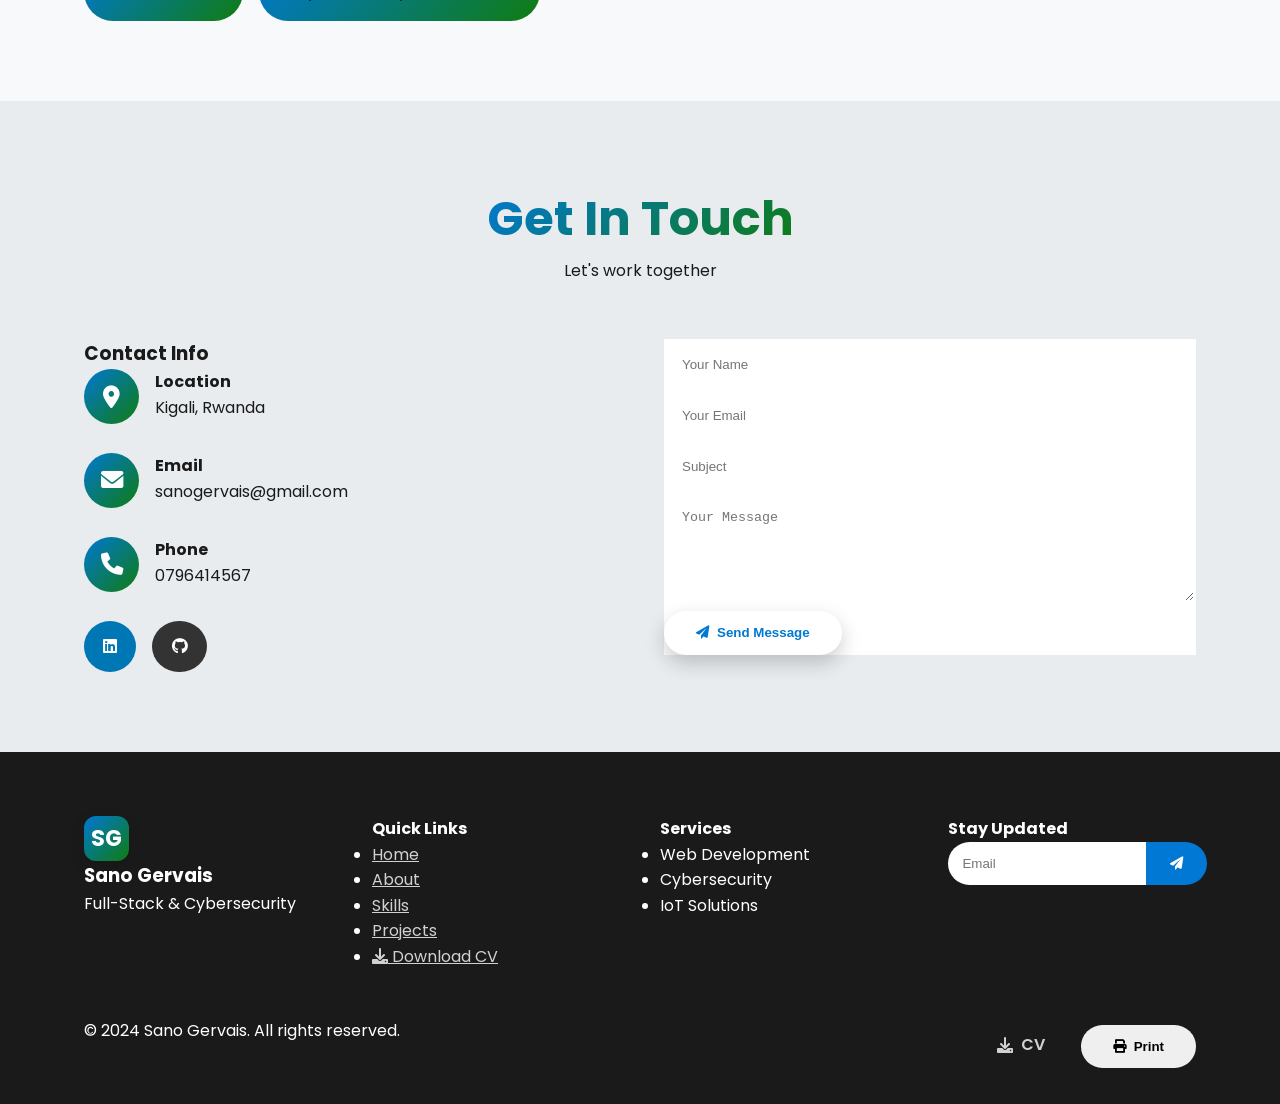
==== commit 23b5b7d5: "Update index.html" ====
--- a/index.html
+++ b/index.html
@@ -764,7 +764,7 @@
                         <div class="form-group"><input type="email" id="contactEmail" placeholder="Your Email" required style="background-color: white;"></div>
                         <div class="form-group"><input type="text" id="contactSubject" placeholder="Subject" required style="background-color: white;"></div>
                         <div class="form-group"><textarea id="contactMessage" placeholder="Your Message" rows="5" required style="background-color: white;"></textarea></div>
-                        <button type="submit" class="btn btn-primary btn-block"><i class="fas fa-paper-plane" style="background-color: red;"></i> Send Message</button>
+                        <button type="submit" class="btn btn-primary btn-block"><i class="fas fa-paper-plane"></i> Send Message</button>
                     </form>
                 </div>
             </div>
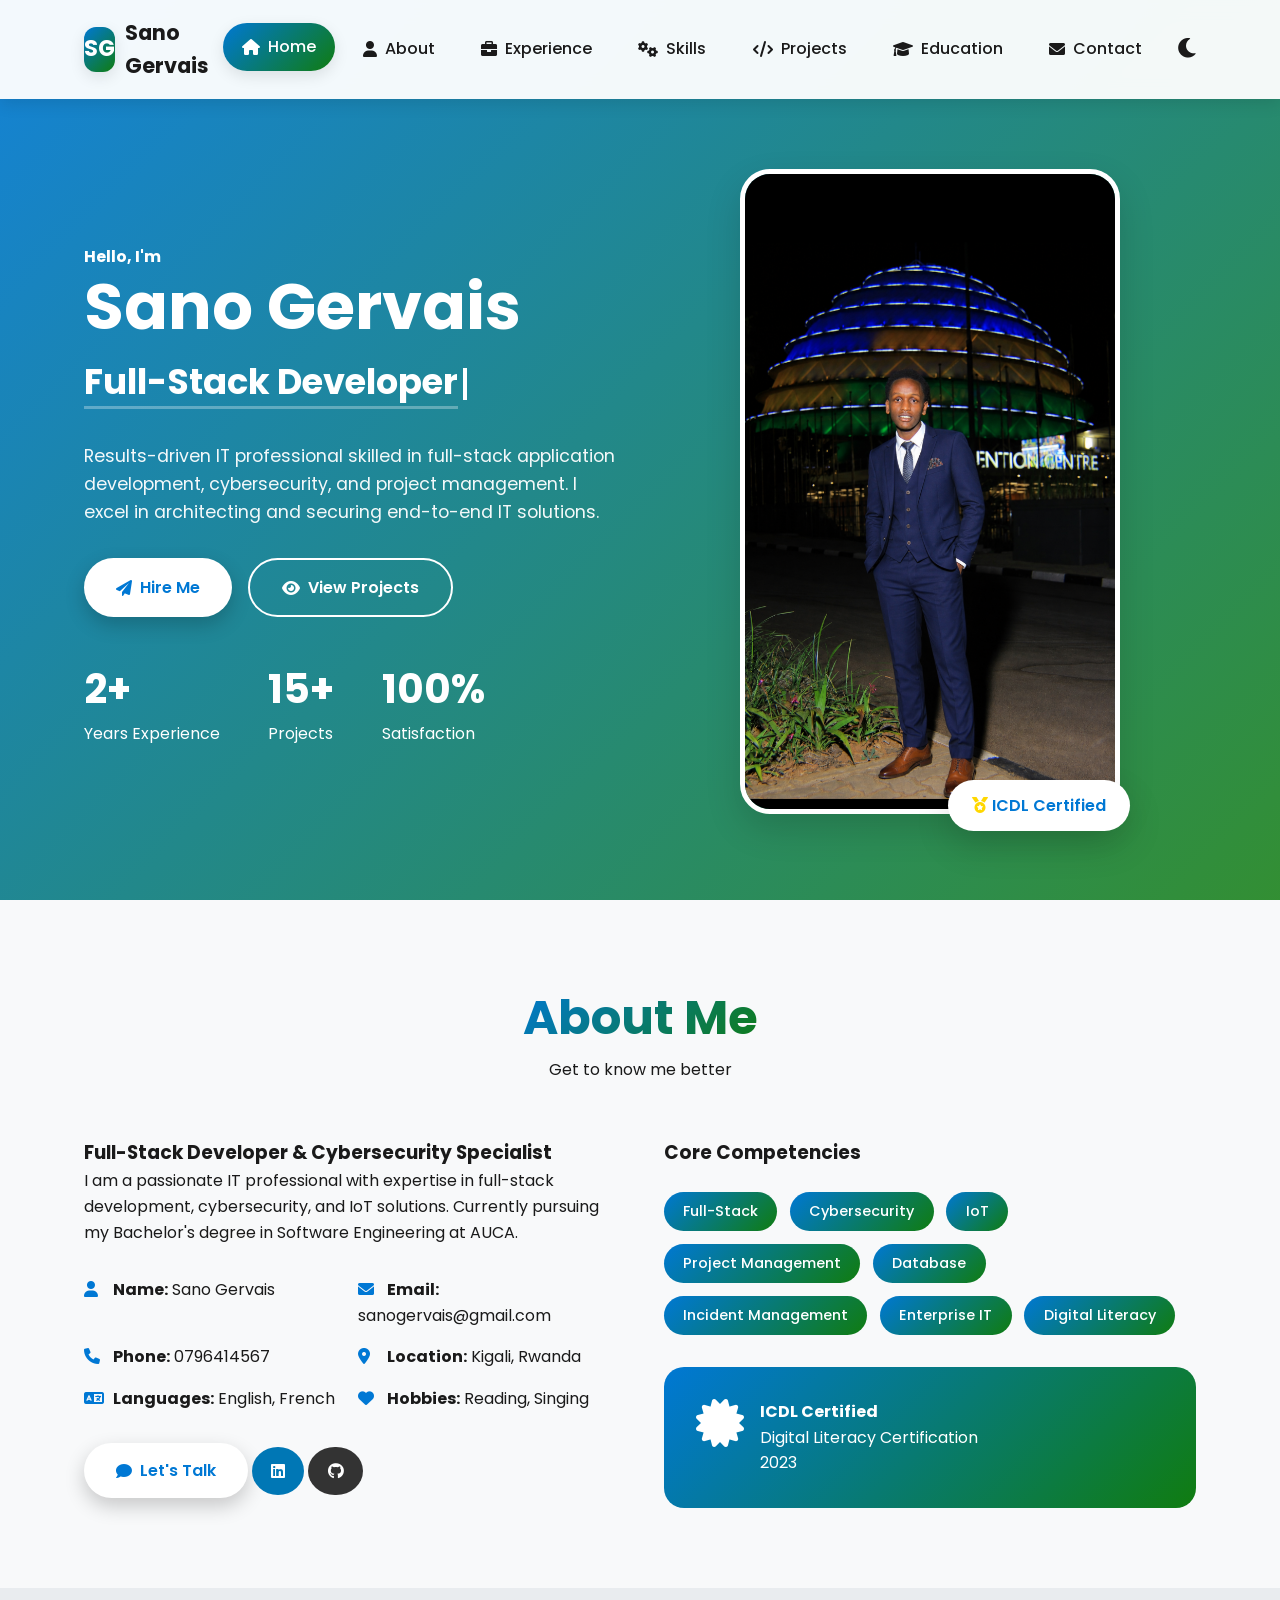
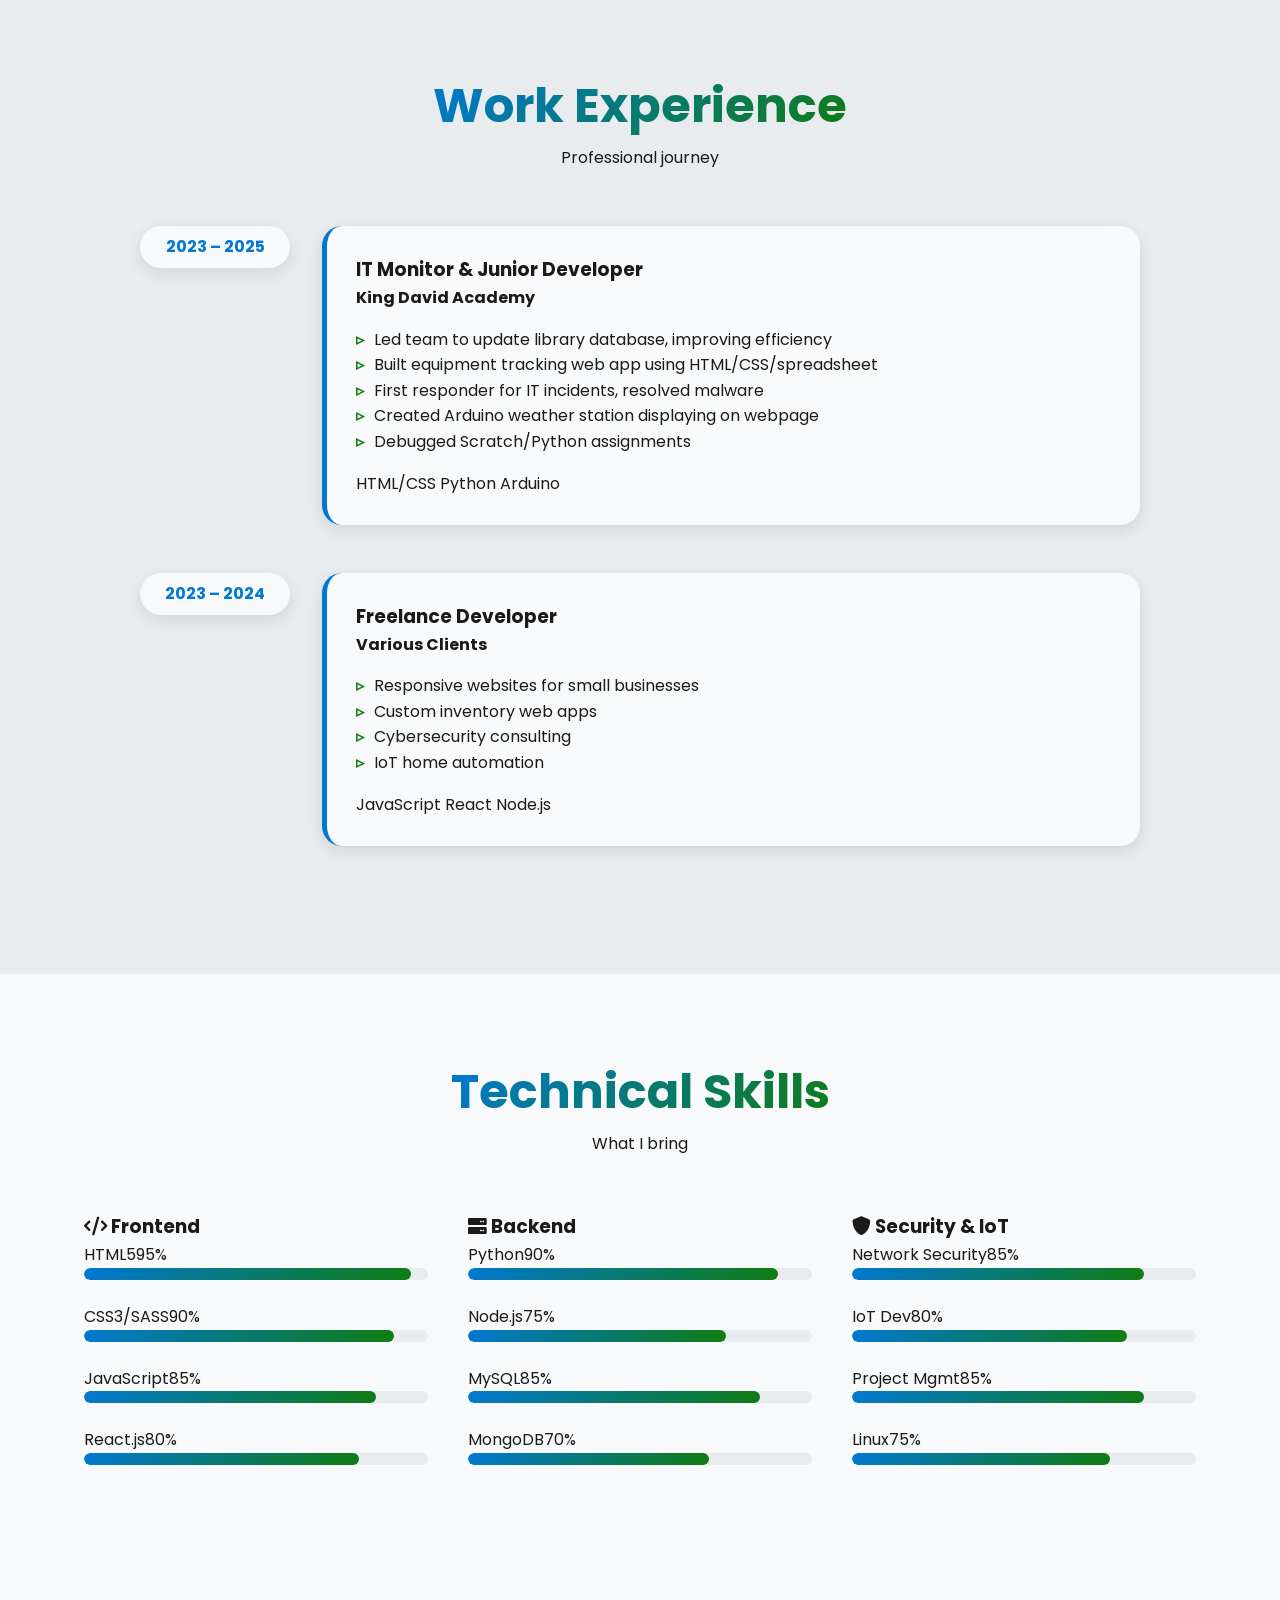
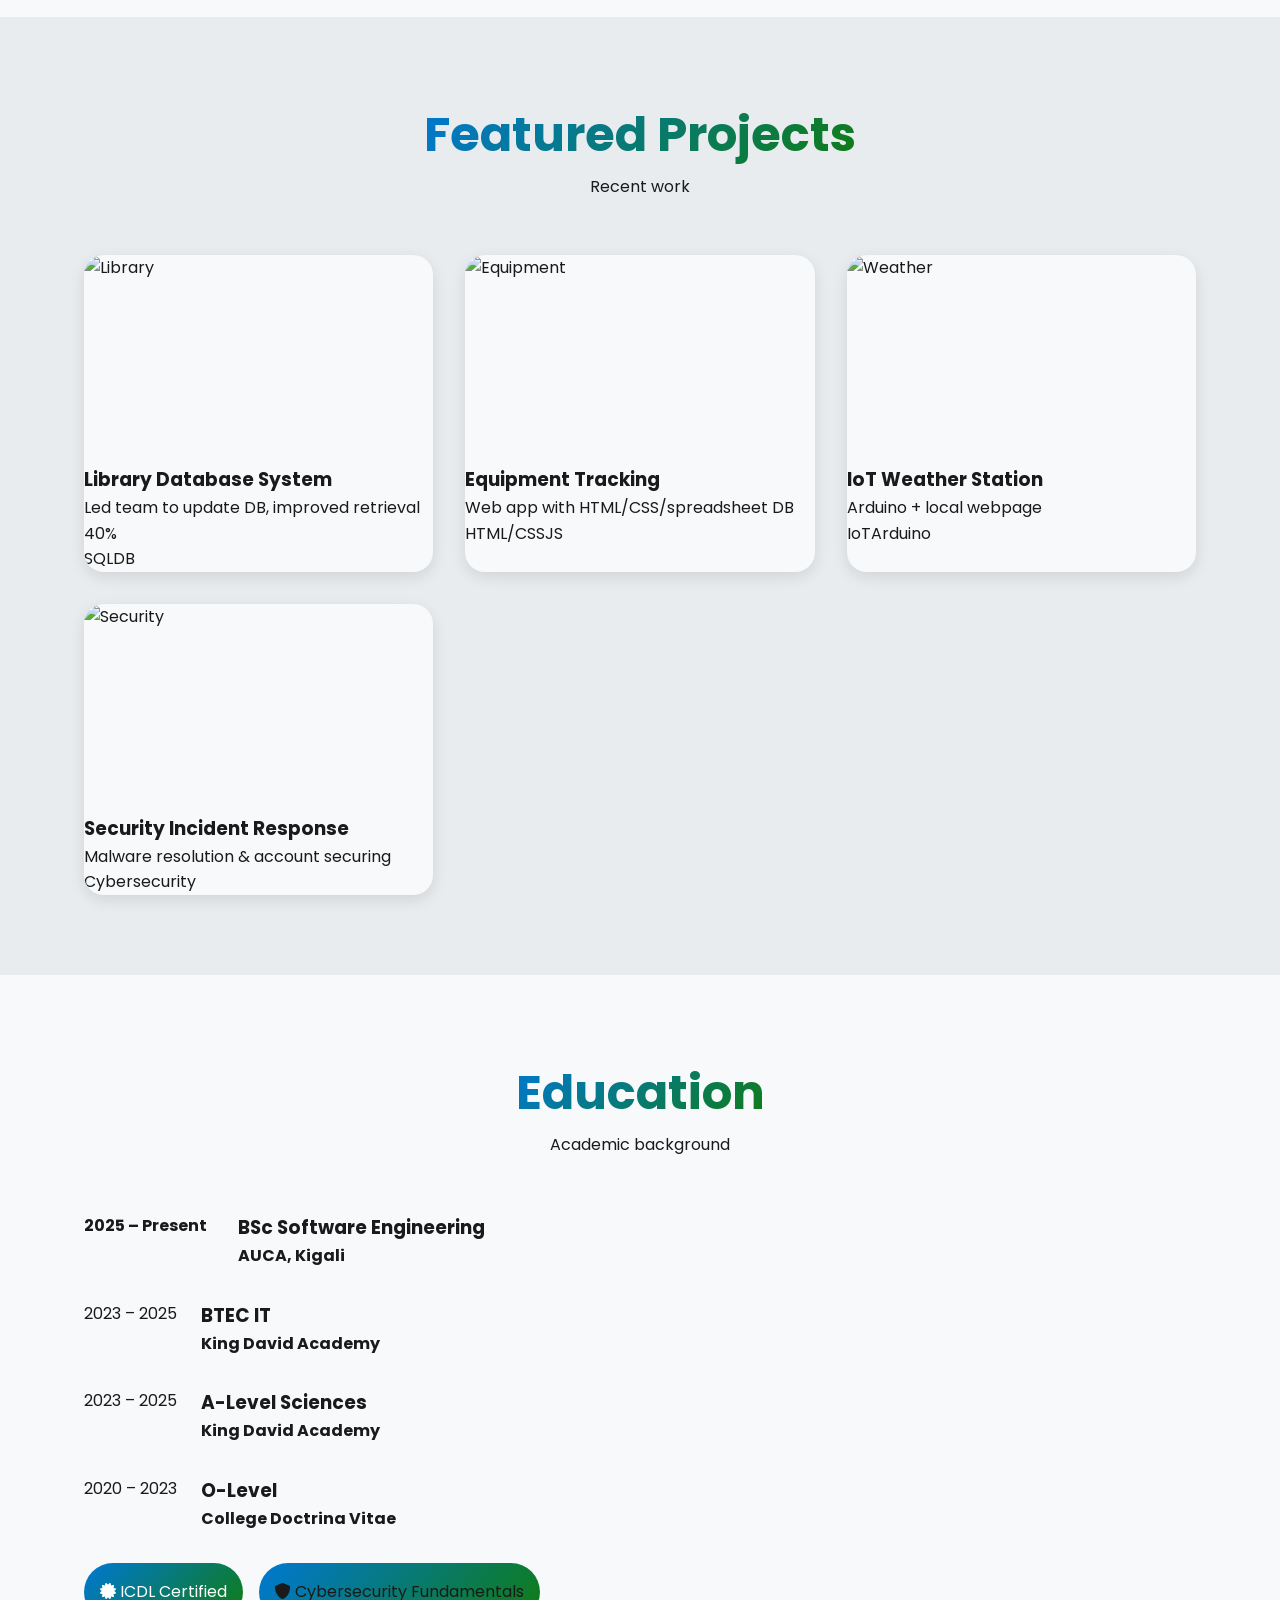
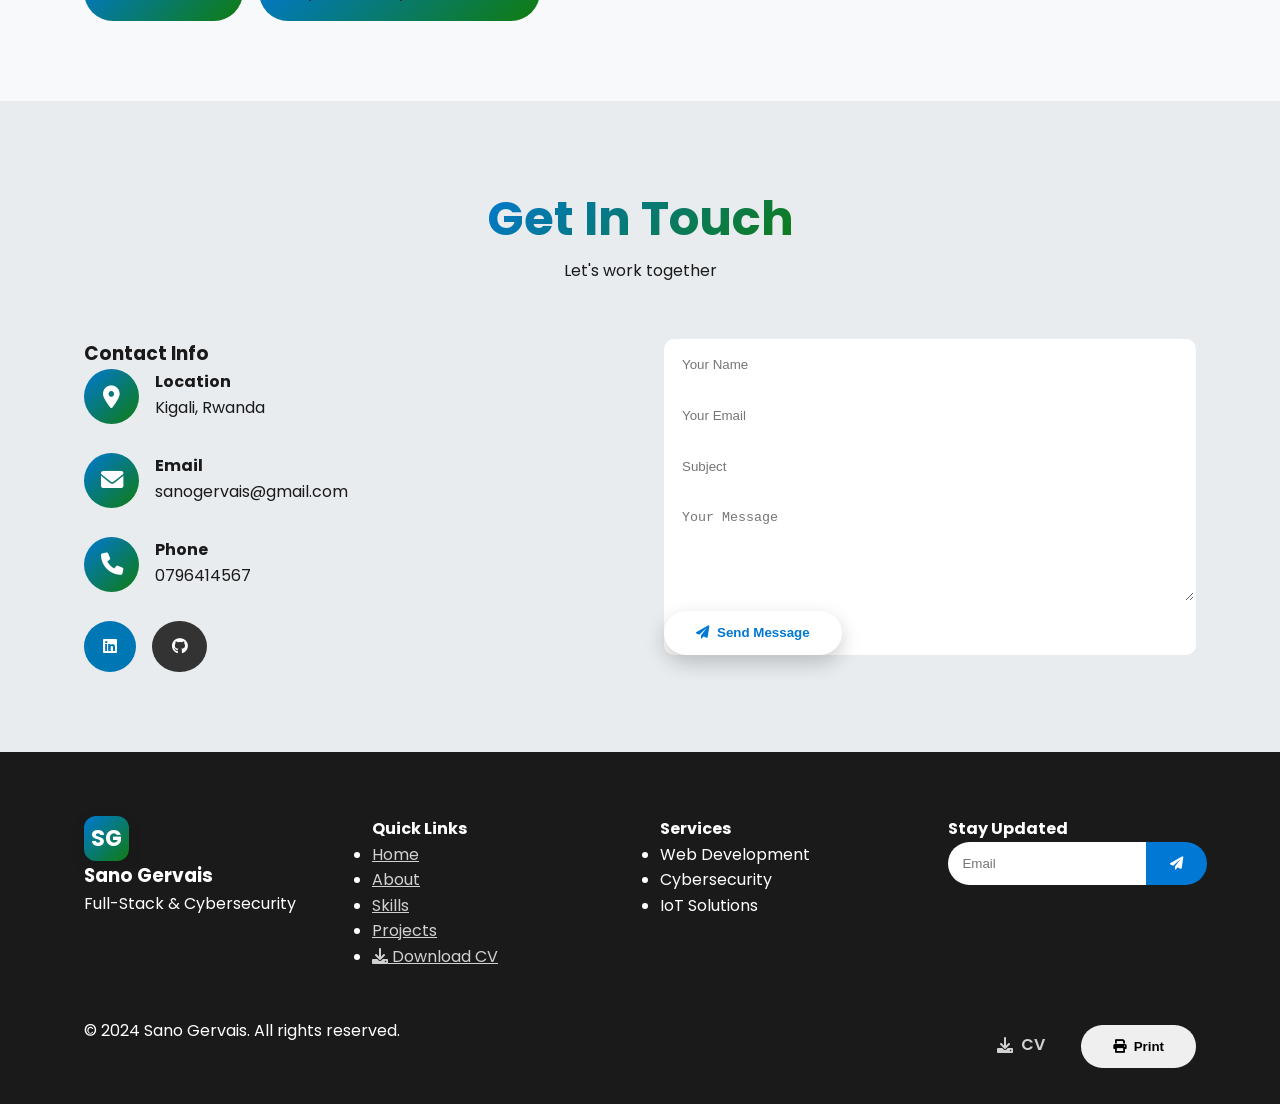
==== commit 06a408aa: "Update index.html" ====
--- a/index.html
+++ b/index.html
@@ -759,7 +759,7 @@
                     </div>
                 </div>
                 <div>
-                    <form id="contactForm" style="background-color: white;">
+                    <form id="contactForm" style="background-color: white; border-radius:10px">
                         <div class="form-group"><input type="text" id="contactName" placeholder="Your Name" required style="background-color: white;"></div>
                         <div class="form-group"><input type="email" id="contactEmail" placeholder="Your Email" required style="background-color: white;"></div>
                         <div class="form-group"><input type="text" id="contactSubject" placeholder="Subject" required style="background-color: white;"></div>
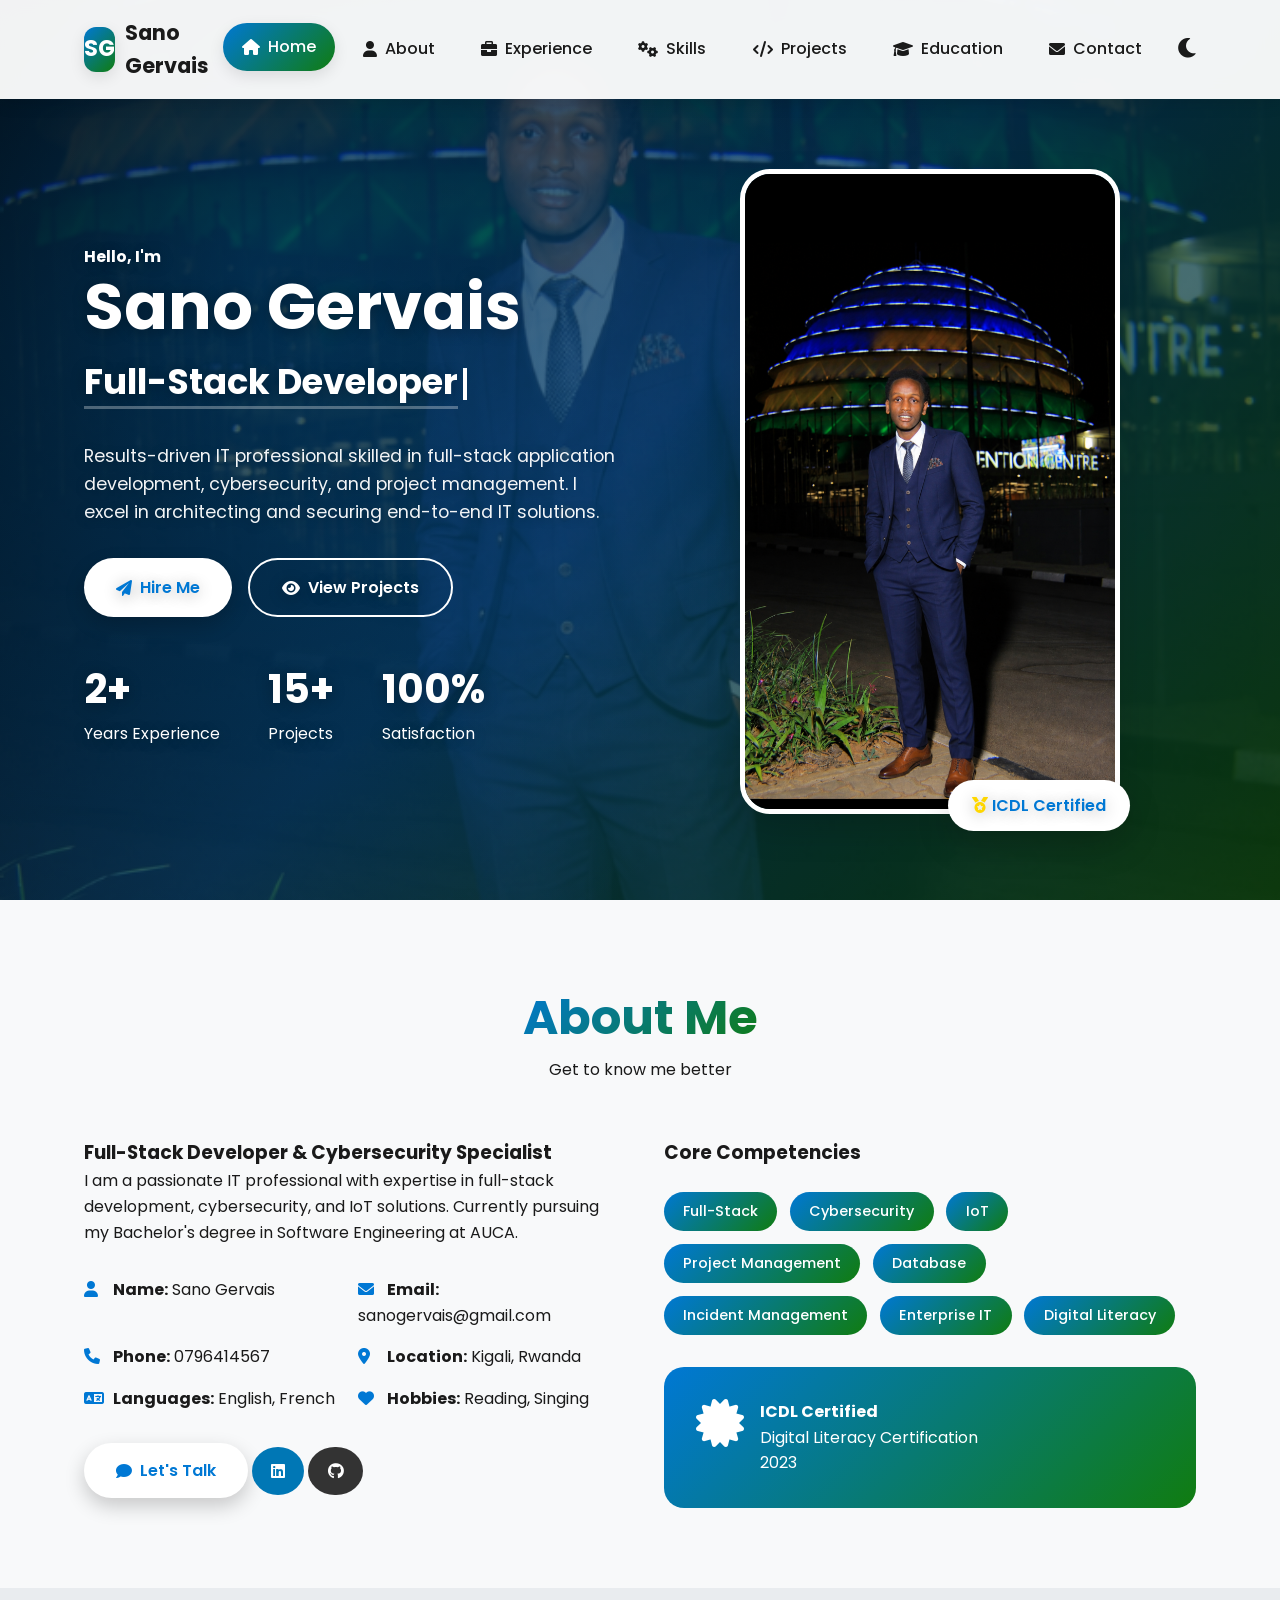
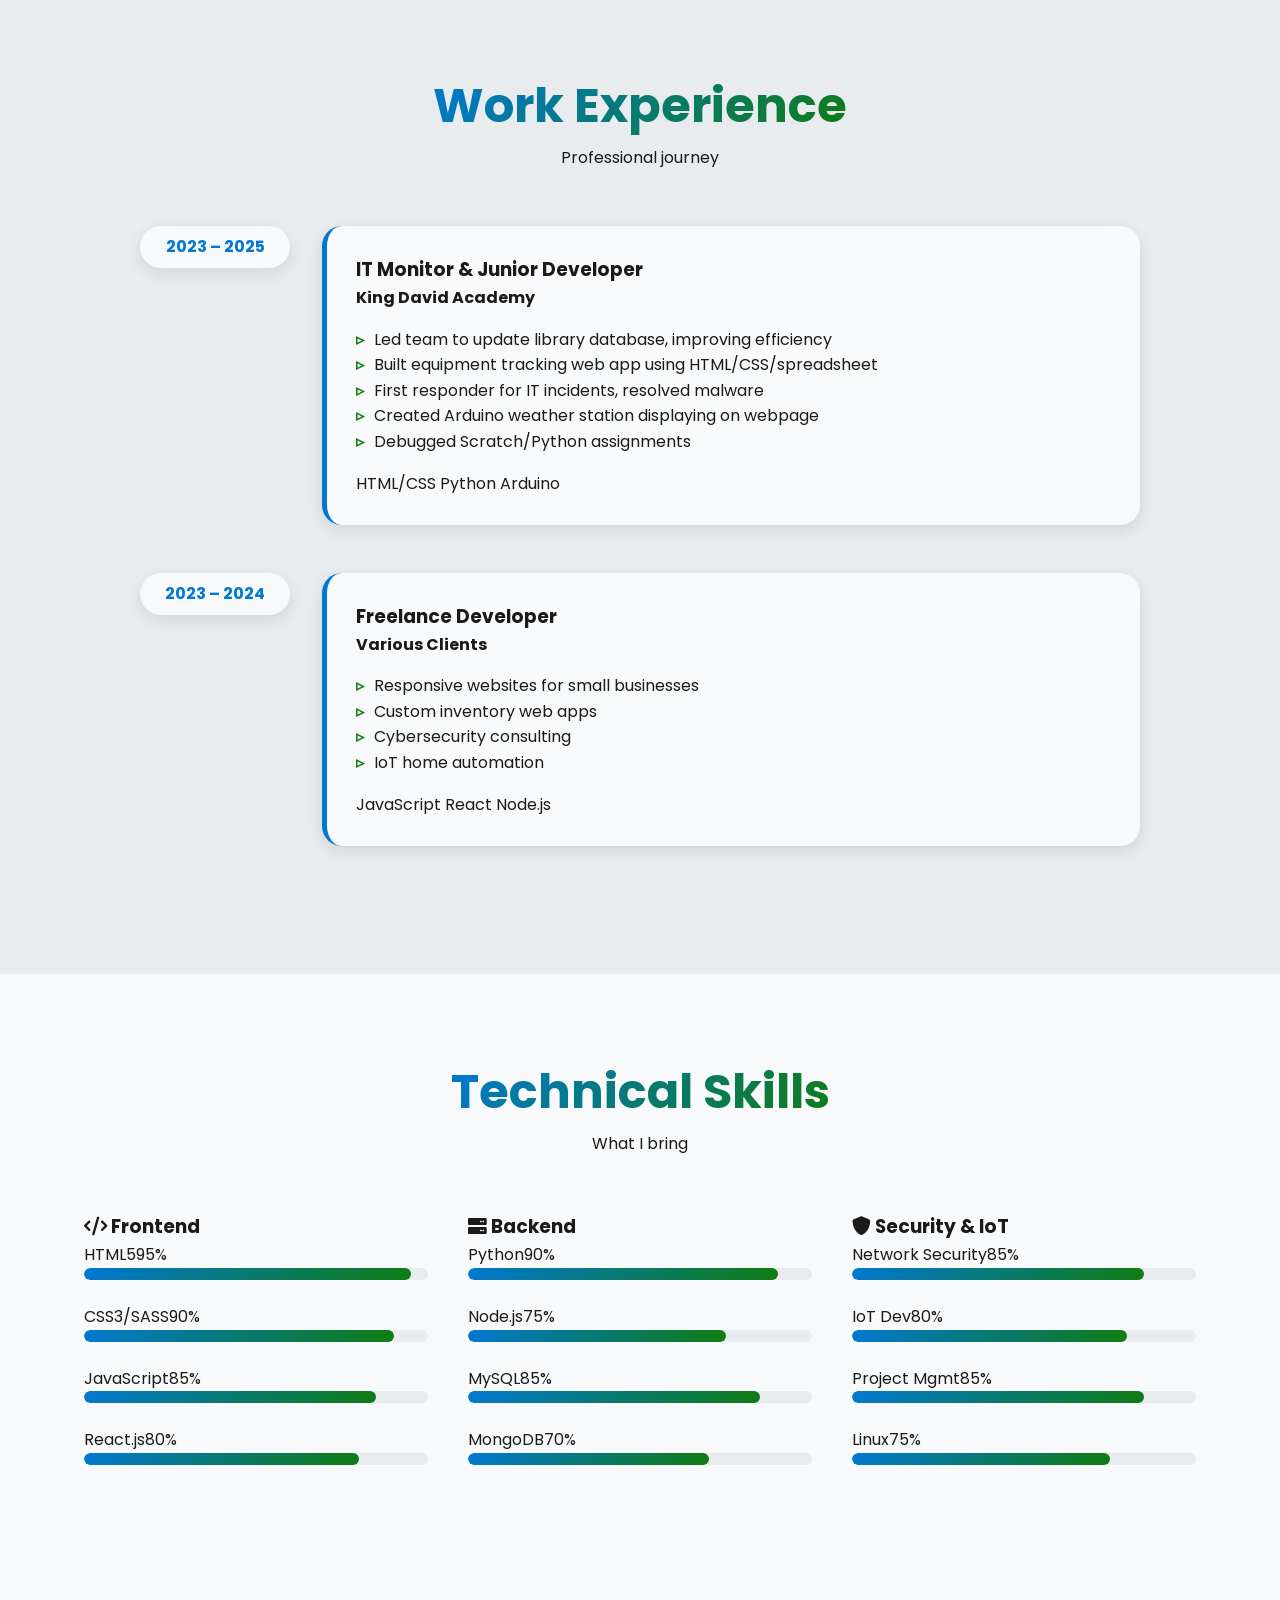
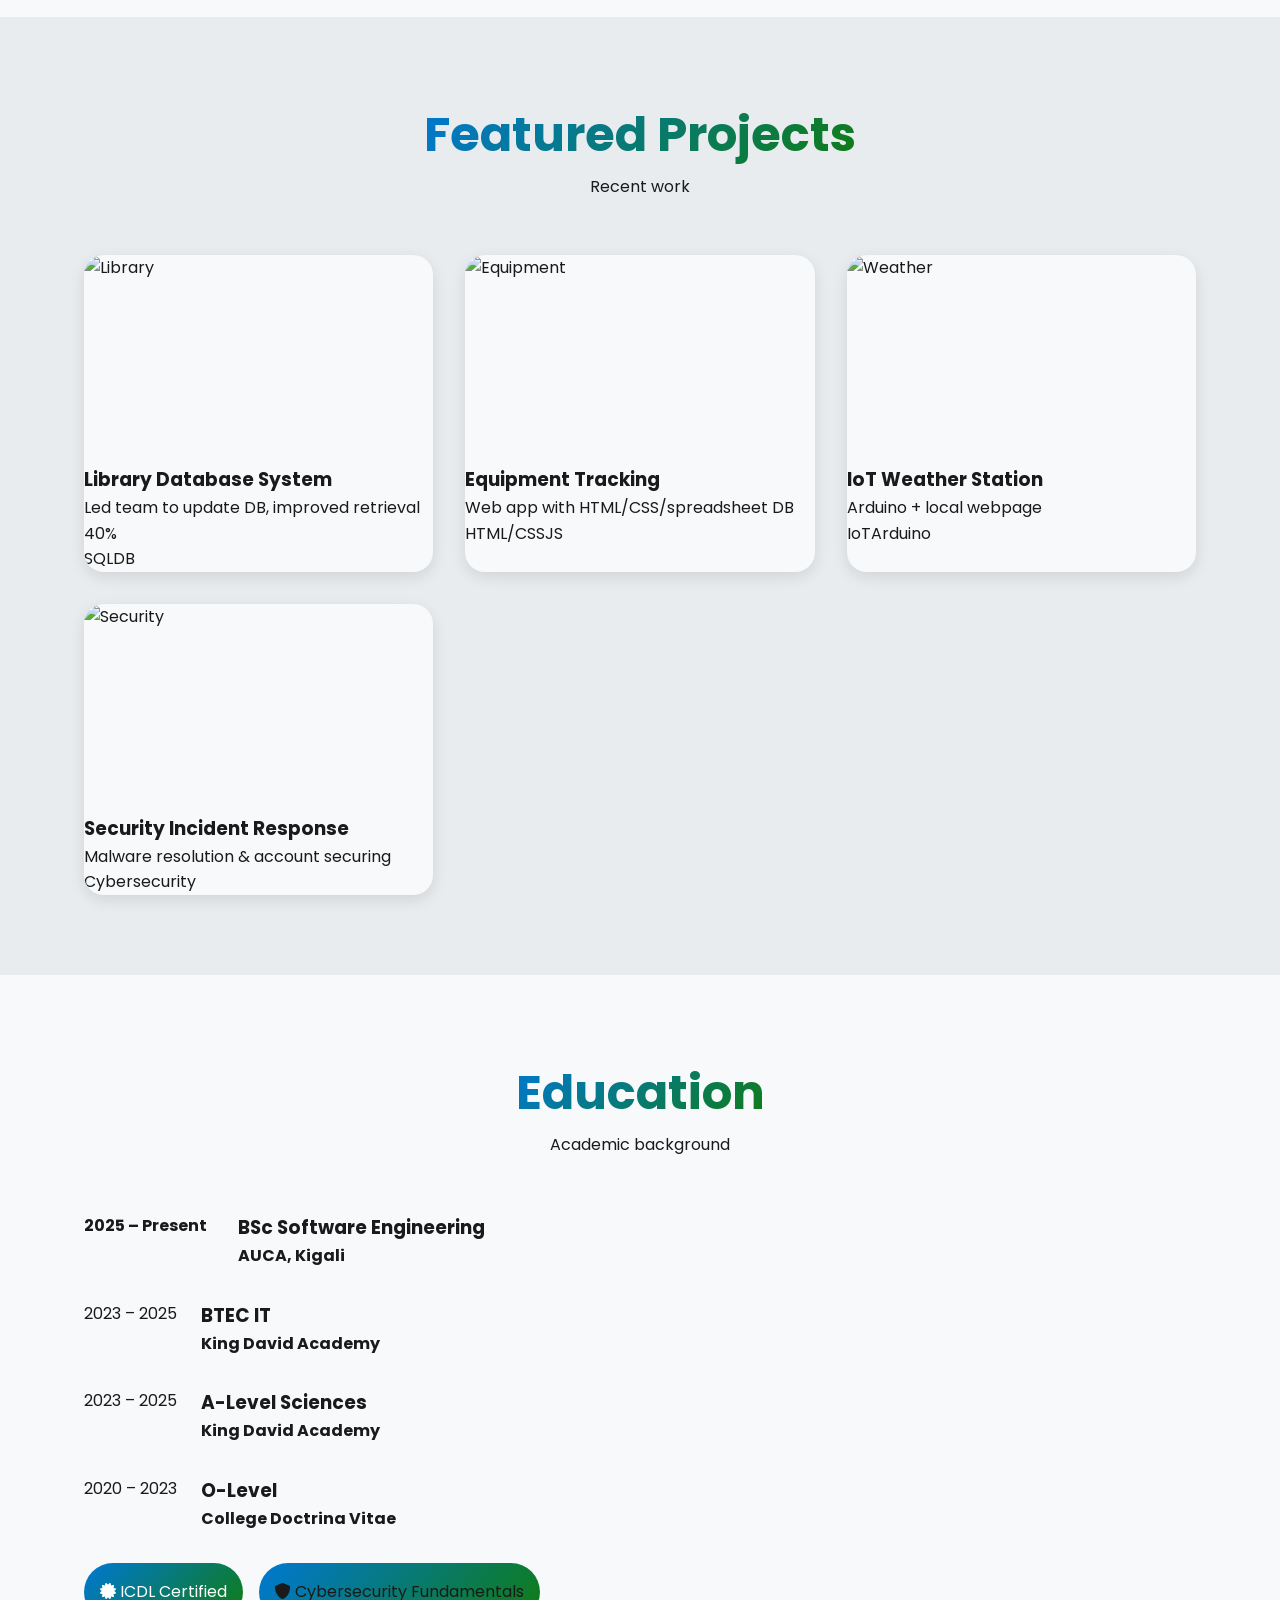
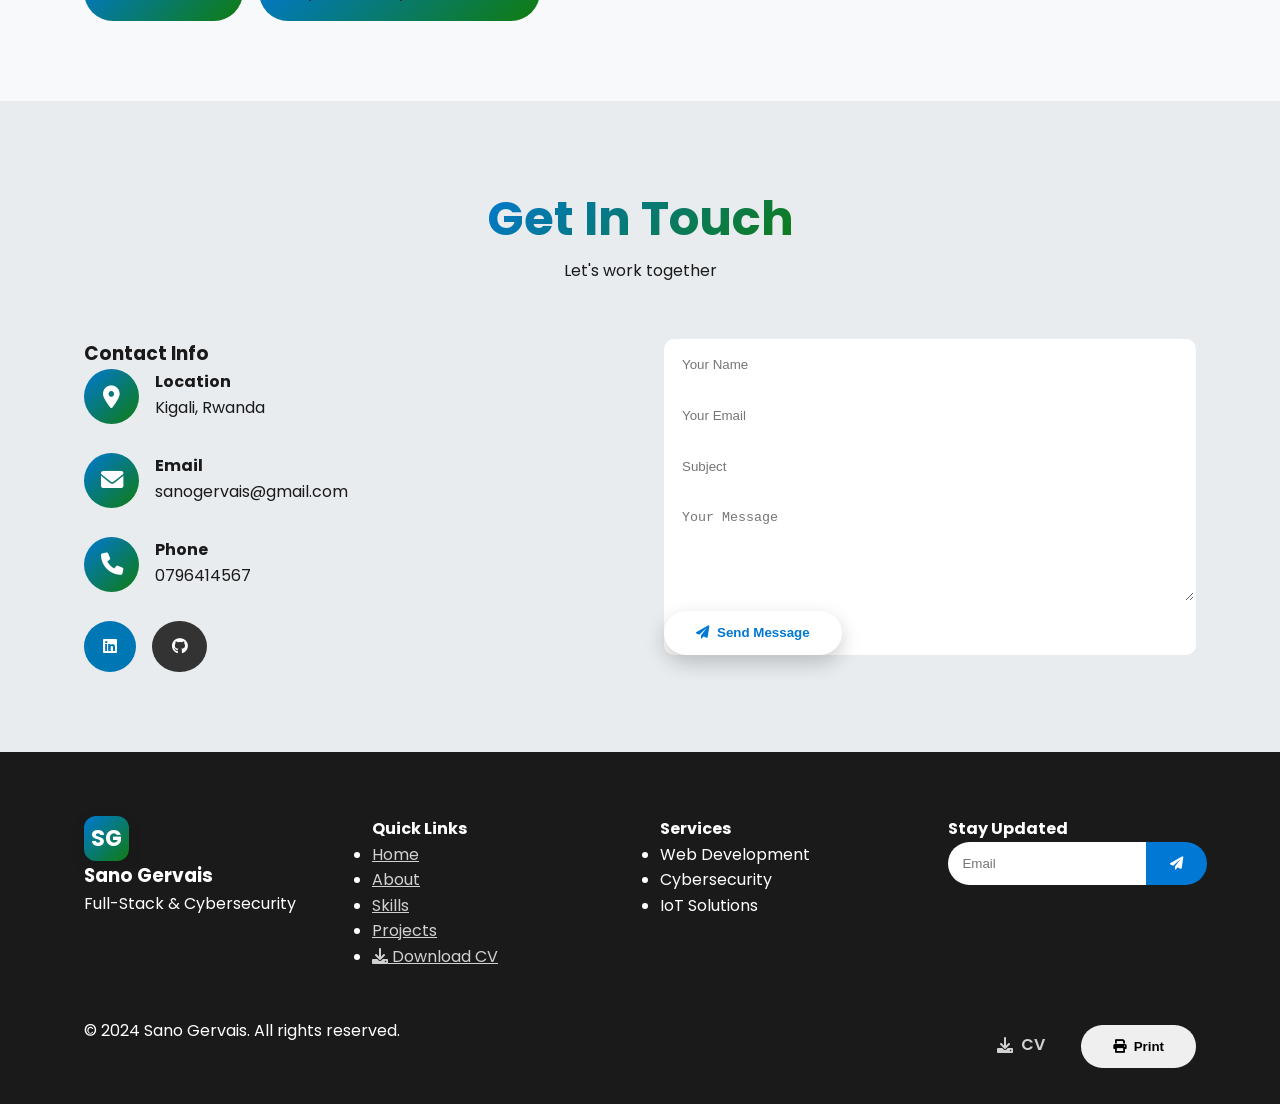
==== commit 5c86897e: "Refactor comments and update hero section background Updated comments for clarity and changed backgr" ====
--- a/index.html
+++ b/index.html
@@ -7,24 +7,23 @@
     <meta name="keywords" content="Software Engineer, Cybersecurity, Full-Stack Developer, IoT, Rwanda">
     <meta name="author" content="Sano Gervais">
     
-    <!-- Open Graph / Social Media Meta Tags (preserved) -->
+    <!-- Open Graph / Social Media Meta Tags -->
     <meta property="og:title" content="Sano Gervais - IT Portfolio">
     <meta property="og:description" content="Full-Stack Developer & Cybersecurity Specialist based in Rwanda">
     <meta property="og:image" content="https://images.unsplash.com/photo-1517077304055-6e89abbf09b0?ixlib=rb-4.0.3&auto=format&fit=crop&w=1200&q=80">
     <meta property="og:url" content="https://sanogervais.com">
-    <!-- Favicon (preserved) -->
+    <!-- Favicon -->
     <link rel="icon" href="pngfind.com-circle-icon-png-1345566.png" type="image/x-icon">
     
-    <!-- Font Awesome 6 (free) -->
+    <!-- Font Awesome 6 -->
     <link rel="stylesheet" href="https://cdnjs.cloudflare.com/ajax/libs/font-awesome/6.0.0-beta3/css/all.min.css">
     
-    <!-- Google Fonts (preserved) -->
+    <!-- Google Fonts -->
     <link href="https://fonts.googleapis.com/css2?family=Poppins:wght@300;400;500;600;700&family=Montserrat:wght@400;500;700&display=swap" rel="stylesheet">
     
     <title>Sano Gervais | Full-Stack Developer & Cybersecurity Specialist</title>
     
     <style>
-        /* ===== ADVANCED CSS WITH CUSTOM PROPERTIES, KEYFRAMES, COMPLEX GRID ===== */
         :root {
             --primary: #0078d4;
             --primary-dark: #106ebe;
@@ -72,7 +71,7 @@
             padding: 0 20px;
         }
 
-        /* ===== PRELOADER ADVANCED ===== */
+        /* ===== PRELOADER ===== */
         .preloader {
             position: fixed;
             top: 0;
@@ -199,7 +198,7 @@
             transition: 0.3s;
         }
 
-        /* ===== HERO SECTION (Microsoft bg preserved) ===== */
+        /* ===== HERO SECTION WITH VIDEO BACKGROUND ===== */
         .hero-section {
             min-height: 100vh;
             display: flex;
@@ -207,31 +206,56 @@
             position: relative;
             overflow: hidden;
             padding-top: 90px;
-        }
+            background: #0a0a0a; /* fallback dark background */
+        }
+
+        /* Video container */
+        .hero-video-wrapper {
+            position: absolute;
+            top: 0;
+            left: 0;
+            width: 100%;
+            height: 100%;
+            z-index: 0;
+            overflow: hidden;
+        }
+
+        .hero-video-wrapper video {
+            width: 100%;
+            height: 100%;
+            object-fit: cover;
+            display: block;
+            opacity: 0.6; /* subtle opacity for better text readability */
+            filter: brightness(0.65) saturate(1.2);
+            transition: opacity 0.5s ease;
+        }
+
+        /* Gradient overlay to enhance readability and add style */
         .hero-section::before {
             content: '';
             position: absolute;
             inset: 0;
-            background-image: url('https://cdn-dynmedia-1.microsoft.com/is/image/microsoftcorp/1062064-Hero-Background?resMode=sharp2&op_usm=1.5,0.65,15,0&wid=2000&hei=725&qlt=100&fit=constrain');
-            background-size: cover;
-            background-position: center;
-            filter: brightness(0.7);
-            z-index: -2;
-        }
+            background: radial-gradient(circle at 20% 30%, rgba(0,120,212,0.25), transparent 60%),
+                        linear-gradient(135deg, rgba(0,0,0,0.45) 0%, rgba(0,120,212,0.3) 50%, rgba(16,124,16,0.4) 100%);
+            z-index: 1;
+            pointer-events: none;
+        }
+
+        /* remove old ::after background overlay */
         .hero-section::after {
-            content: '';
-            position: absolute;
-            inset: 0;
-            background: var(--gradient-overlay);
-            z-index: -1;
-        }
+            display: none;
+        }
+
         .hero-content {
+            position: relative;
+            z-index: 3;
             display: grid;
             grid-template-columns: 1fr 1fr;
             align-items: center;
             gap: 3rem;
             color: white;
             padding: 3rem 0;
+            text-shadow: 0 2px 15px rgba(0,0,0,0.3);
         }
         .hero-text { animation: fadeLeft 1s; }
         .hero-title {
@@ -556,6 +580,7 @@
             .hero-content { grid-template-columns: 1fr; text-align: center; }
             .hero-stats { justify-content: center; }
             .timeline-item { grid-template-columns: 1fr; gap: 0.5rem; }
+            .hero-video-wrapper video { opacity: 0.55; } /* slightly less opacity on mobile for readability */
         }
     </style>
 </head>
@@ -591,8 +616,17 @@
         </div>
     </header>
 
-    <!-- HERO (same photo, words) -->
+    <!-- HERO with BACKGROUND VIDEO (WEBS.mp4) replacing previous background image -->
     <section id="hero" class="hero-section">
+        <!-- Background video with opacity and styling -->
+        <div class="hero-video-wrapper">
+            <video autoplay muted loop playsinline poster="sanoconventioncenter.png">
+                <source src="WEBS.mp4" type="video/mp4">
+                <!-- Fallback text if video not supported -->
+                Your browser does not support the video tag.
+            </video>
+        </div>
+
         <div class="container">
             <div class="hero-content">
                 <div class="hero-text">
@@ -612,7 +646,6 @@
                 </div>
                 <div class="hero-image">
                     <div class="image-wrapper">
-                        <!-- original photo -->
                         <img src="sanoconventioncenter.png" alt="Sano Gervais" class="profile-img">
                         <div class="image-badge">
                             <div class="badge-content">
@@ -626,7 +659,7 @@
         </div>
     </section>
 
-    <!-- ABOUT (preserved text & photo, structure advanced) -->
+    <!-- ABOUT -->
     <section id="about" class="section">
         <div class="container">
             <div class="section-header"><h2 class="section-title">About Me</h2><p>Get to know me better</p></div>
@@ -662,7 +695,7 @@
         </div>
     </section>
 
-    <!-- EXPERIENCE (preserved) -->
+    <!-- EXPERIENCE -->
     <section id="experience" class="section bg-light">
         <div class="container">
             <div class="section-header"><h2 class="section-title">Work Experience</h2><p>Professional journey</p></div>
@@ -687,7 +720,7 @@
         </div>
     </section>
 
-    <!-- SKILLS (bars preserved) -->
+    <!-- SKILLS -->
     <section id="skills" class="section">
         <div class="container">
             <div class="section-header"><h2 class="section-title">Technical Skills</h2><p>What I bring</p></div>
@@ -714,7 +747,7 @@
         </div>
     </section>
 
-    <!-- PROJECTS (images preserved) -->
+    <!-- PROJECTS -->
     <section id="projects" class="section bg-light">
         <div class="container">
             <div class="section-header"><h2 class="section-title">Featured Projects</h2><p>Recent work</p></div>
@@ -727,7 +760,7 @@
         </div>
     </section>
 
-    <!-- EDUCATION (preserved) -->
+    <!-- EDUCATION -->
     <section id="education" class="section">
         <div class="container">
             <div class="section-header"><h2 class="section-title">Education</h2><p>Academic background</p></div>
@@ -744,7 +777,7 @@
         </div>
     </section>
 
-    <!-- CONTACT (unchanged fields) -->
+    <!-- CONTACT -->
     <section id="contact" class="section bg-light">
         <div class="container">
             <div class="section-header"><h2 class="section-title">Get In Touch</h2><p>Let's work together</p></div>
@@ -771,7 +804,7 @@
         </div>
     </section>
 
-    <!-- FOOTER (with CV download unchanged) -->
+    <!-- FOOTER -->
     <footer class="footer">
         <div class="container">
             <div class="footer-content">
@@ -790,7 +823,7 @@
 
     <button id="backToTop" class="back-to-top"><i class="fas fa-arrow-up"></i></button>
 
-    <!-- ADVANCED INTERNAL SCRIPT (with Node.js-like simulation + PHP simulation via JS) -->
+    <!-- Advanced Scripts -->
     <script>
         (function(){
             // Preloader
@@ -799,7 +832,7 @@
                 setTimeout(()=>document.getElementById('preloader').style.display='none',600);
             });
 
-            // Theme toggle (advanced)
+            // Theme toggle
             const themeToggle = document.getElementById('themeToggle');
             const icon = document.getElementById('themeIcon');
             const html = document.documentElement;
@@ -821,7 +854,7 @@
             toggleBtn.addEventListener('click', ()=> menu.classList.toggle('active'));
             document.querySelectorAll('.nav-link').forEach(l=> l.addEventListener('click', ()=> menu.classList.remove('active')));
 
-            // Typing (preserved)
+            // Typing effect
             const typed = document.querySelector('.typed-text');
             const cursor = document.querySelector('.cursor');
             const texts = ['Full-Stack Developer', 'Cybersecurity Specialist', 'IoT Solutions Architect', 'Software Engineer'];
@@ -873,8 +906,7 @@
                 });
             });
 
-            // ========== SIMULATED BACKEND (PHP/Node.js) ==========
-            // Contact form : uses fetch to mock API (like Node.js endpoint)
+            // Simulated backend contact form
             document.getElementById('contactForm').addEventListener('submit', async function(e) {
                 e.preventDefault();
                 const name = document.getElementById('contactName').value;
@@ -882,18 +914,14 @@
                 const subject = document.getElementById('contactSubject').value;
                 const message = document.getElementById('contactMessage').value;
 
-                // Simulate sending to a server (Node.js / PHP) via fetch
                 const formData = { name, email, subject, message, time: new Date().toISOString() };
 
-                // In a real environment, you'd POST to /api/contact
-                // Here we mock a successful response with a slight delay
                 const btn = this.querySelector('button[type="submit"]');
                 const originalText = btn.innerHTML;
                 btn.innerHTML = '<i class="fas fa-spinner fa-pulse"></i> Sending...';
                 btn.disabled = true;
 
                 try {
-                    // Fake API call (simulate Node.js/ PHP processing)
                     await new Promise(resolve => setTimeout(resolve, 1200));
                     console.log('📡 simulated backend (PHP/Node) received:', formData);
                     alert(`Thank you ${name}! (Demo) Your message has been received.`);
@@ -906,7 +934,7 @@
                 }
             });
 
-            // Newsletter subscription simulation (like PHP mail)
+            // Newsletter subscription
             document.getElementById('newsletterForm').addEventListener('submit', async function(e) {
                 e.preventDefault();
                 const email = this.querySelector('input[type="email"]').value;
@@ -919,30 +947,9 @@
                 btn.innerHTML = '<i class="fas fa-paper-plane"></i>';
             });
 
-            // Print btn
+            // Print button
             document.getElementById('printBtn')?.addEventListener('click', ()=> window.print());
-
-            // Simulated Node.js / PHP server-side snippet (just for show, inside JS)
-            // The code below is not executed but demonstrates backend logic inclusion
-            /*
-                // ------ Node.js (Express) endpoint example ------
-                app.post('/api/contact', (req, res) => {
-                    const {name, email, message} = req.body;
-                    // store in DB, send email via nodemailer...
-                    res.json({status: 'ok'});
-                });
-
-                // ------ PHP mail handler ------
-                <?php
-                    if($_POST['contact']) {
-                        mail('sanogervais@gmail.com', $_POST['subject'], $_POST['message']);
-                    }
-                ?>
-            */
-            // end of backend simulation
         })();
     </script>
-
-    <!-- hidden note: all original photos, text, links preserved exactly, structure advanced -->
 </body>
 </html>
